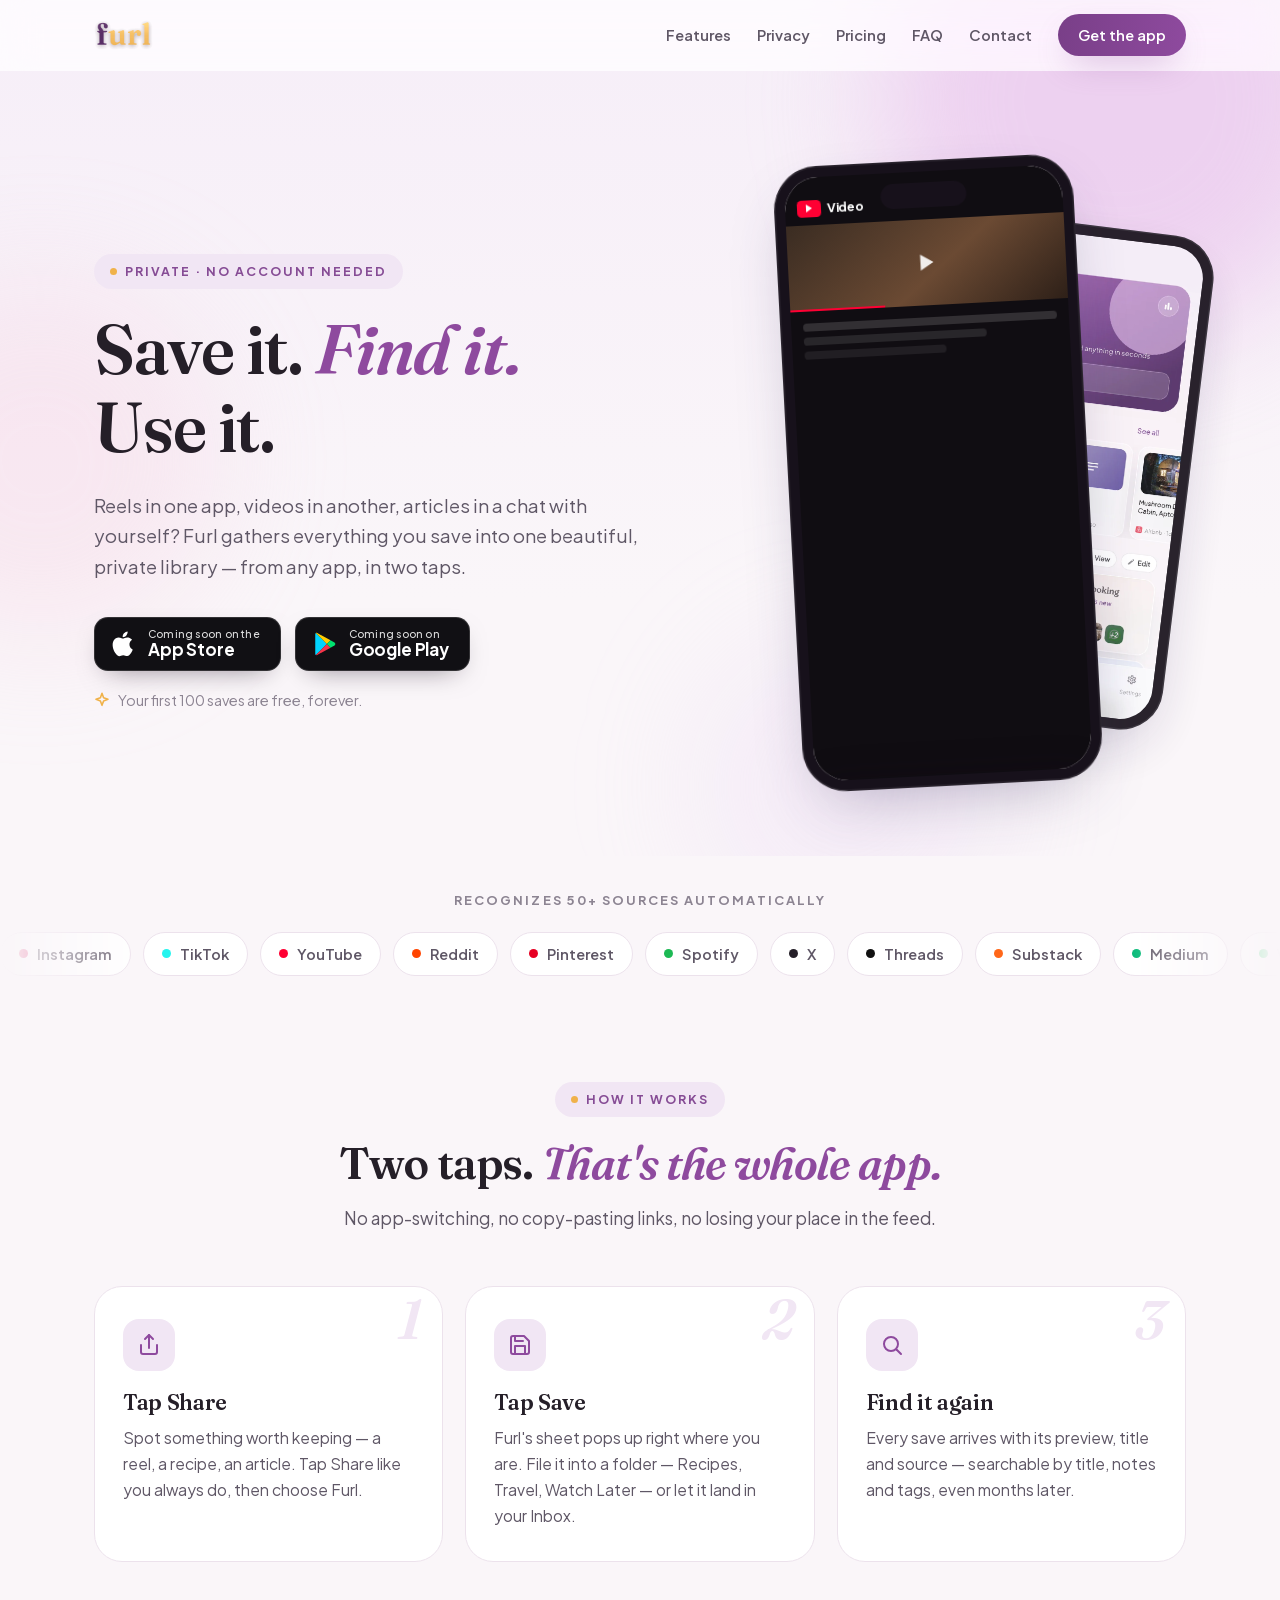
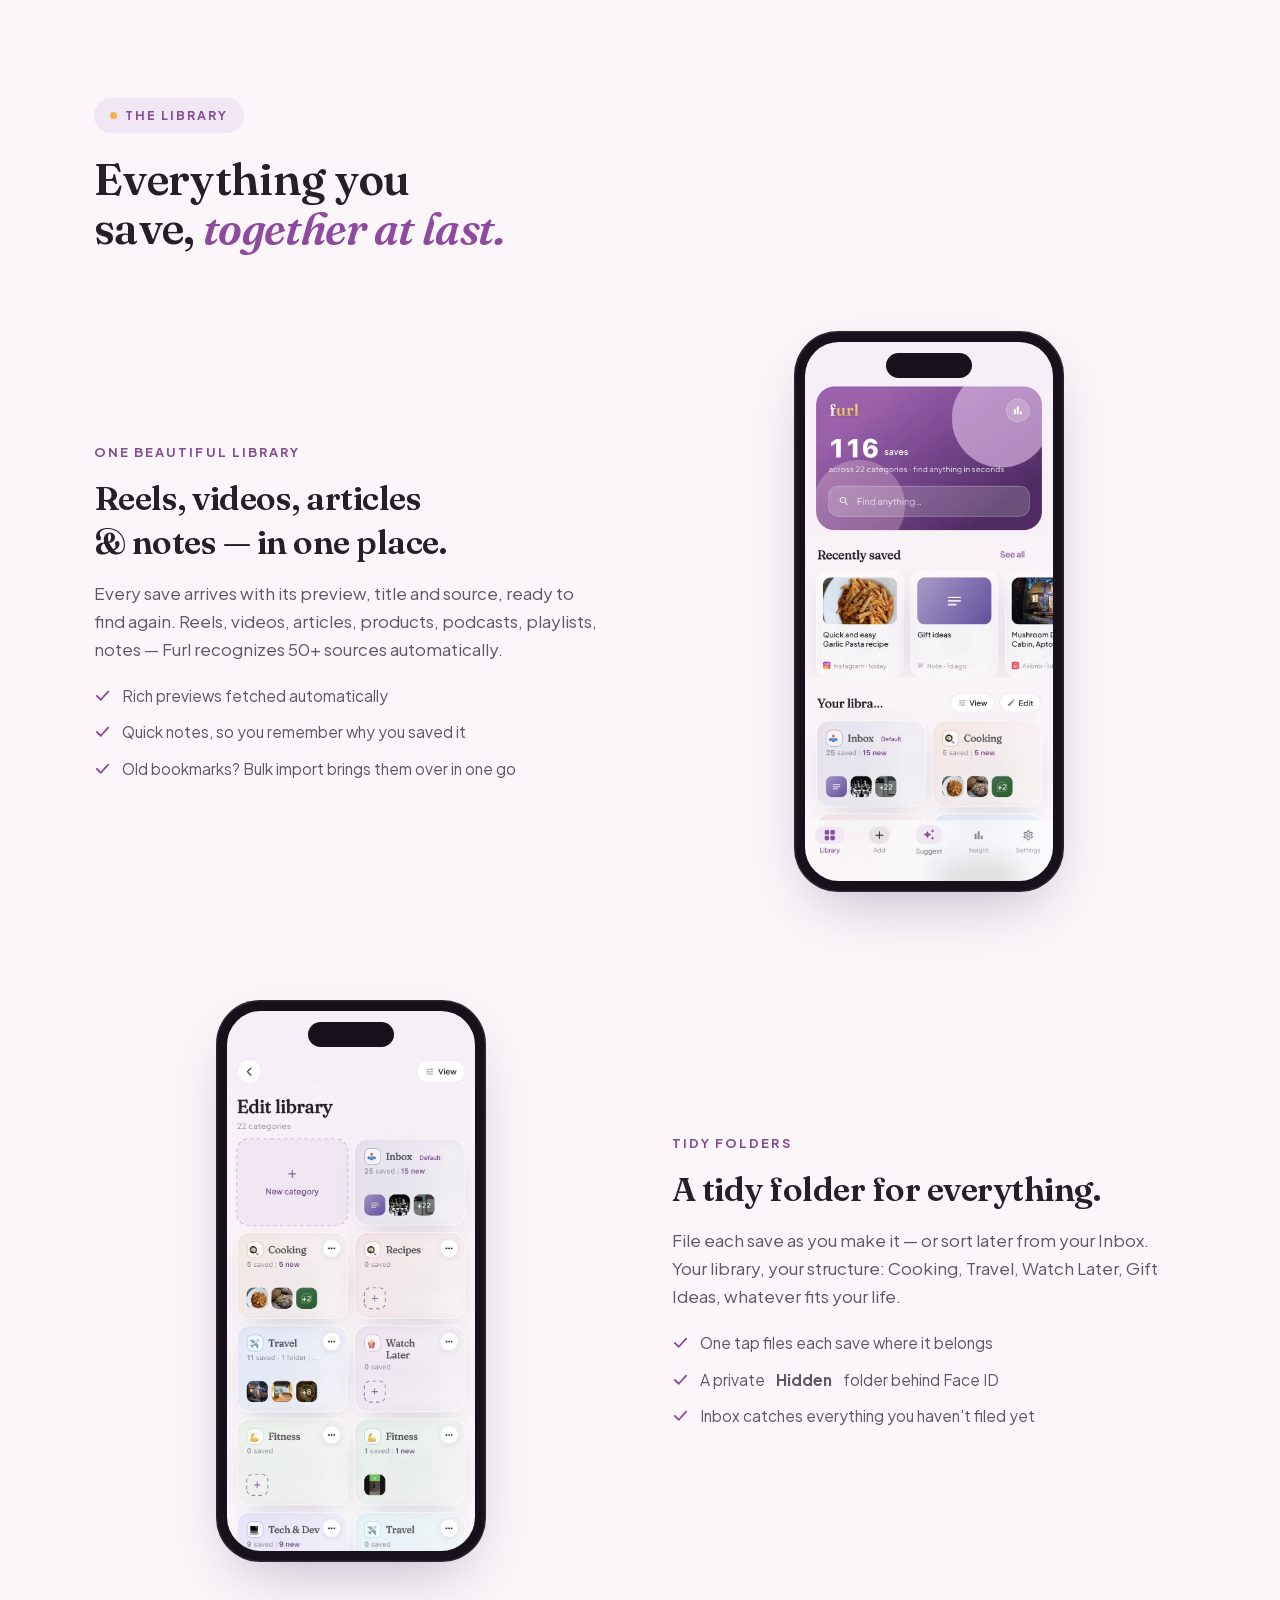
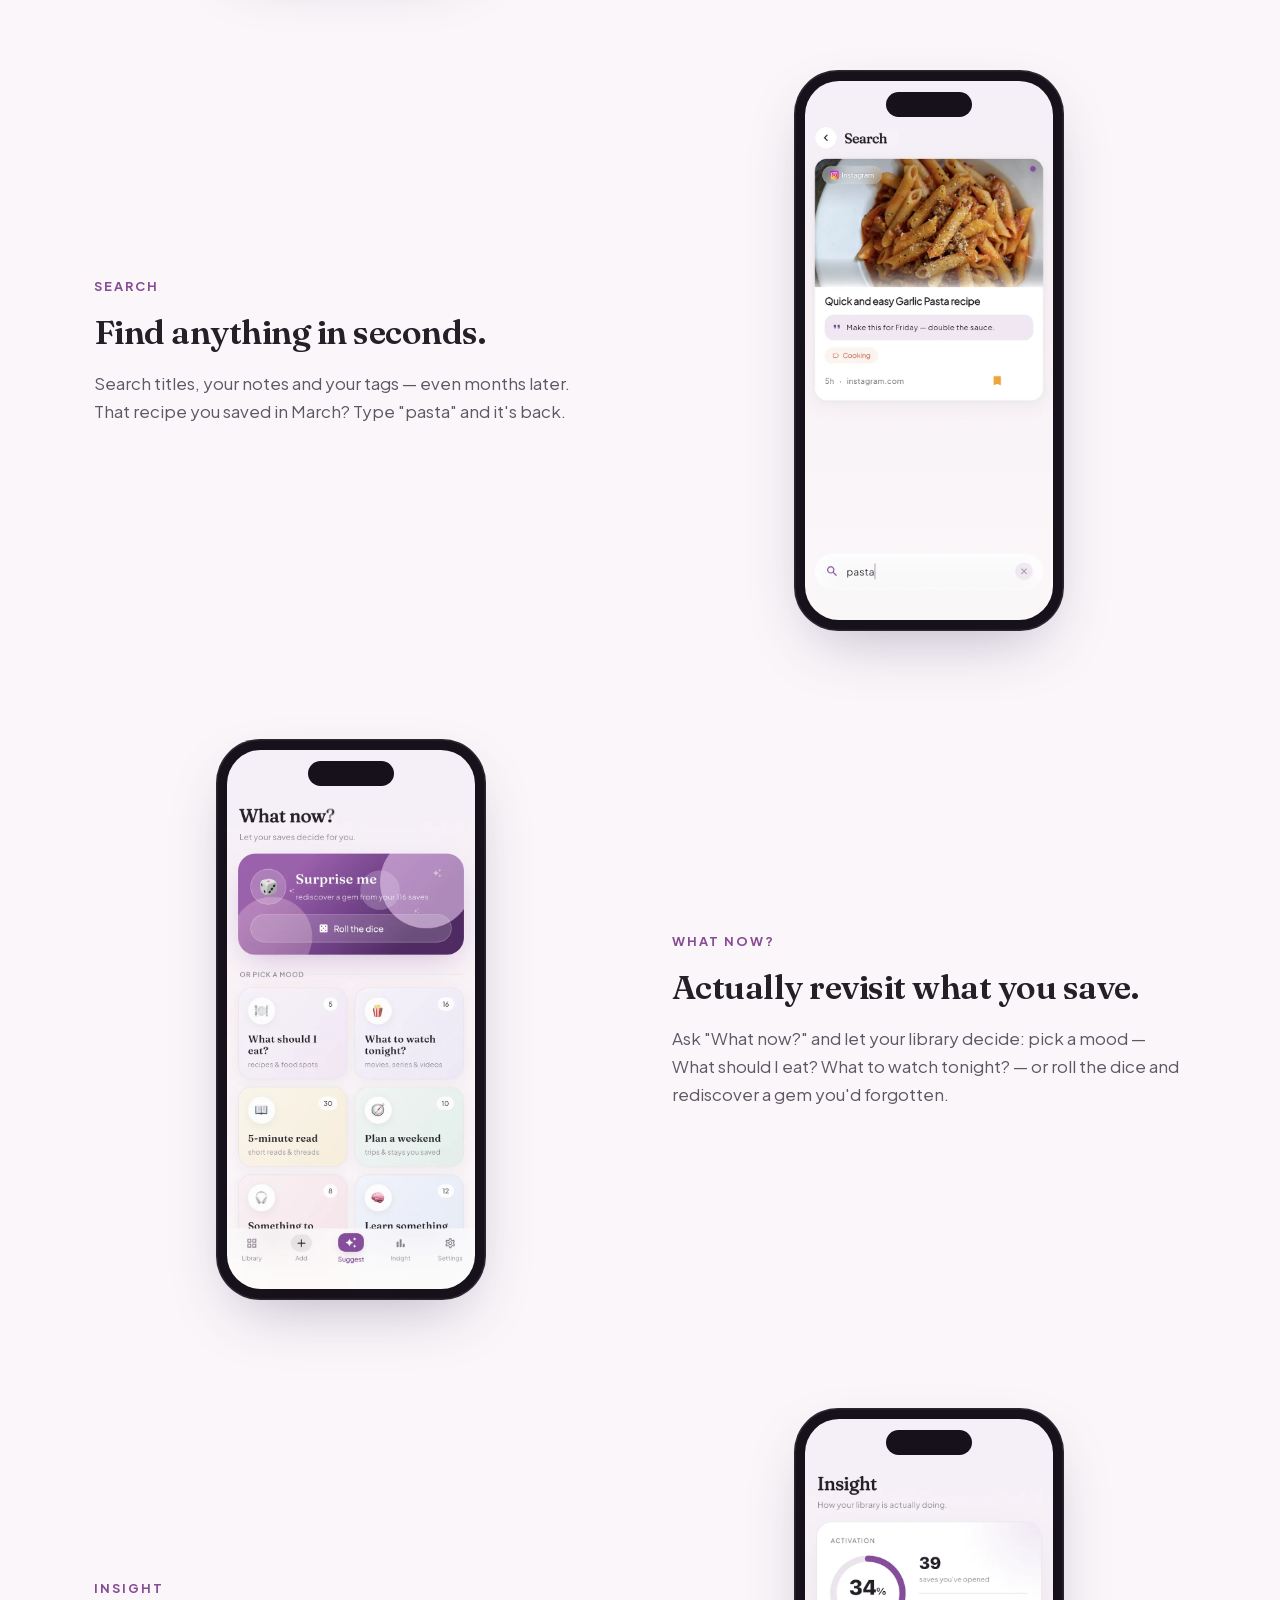
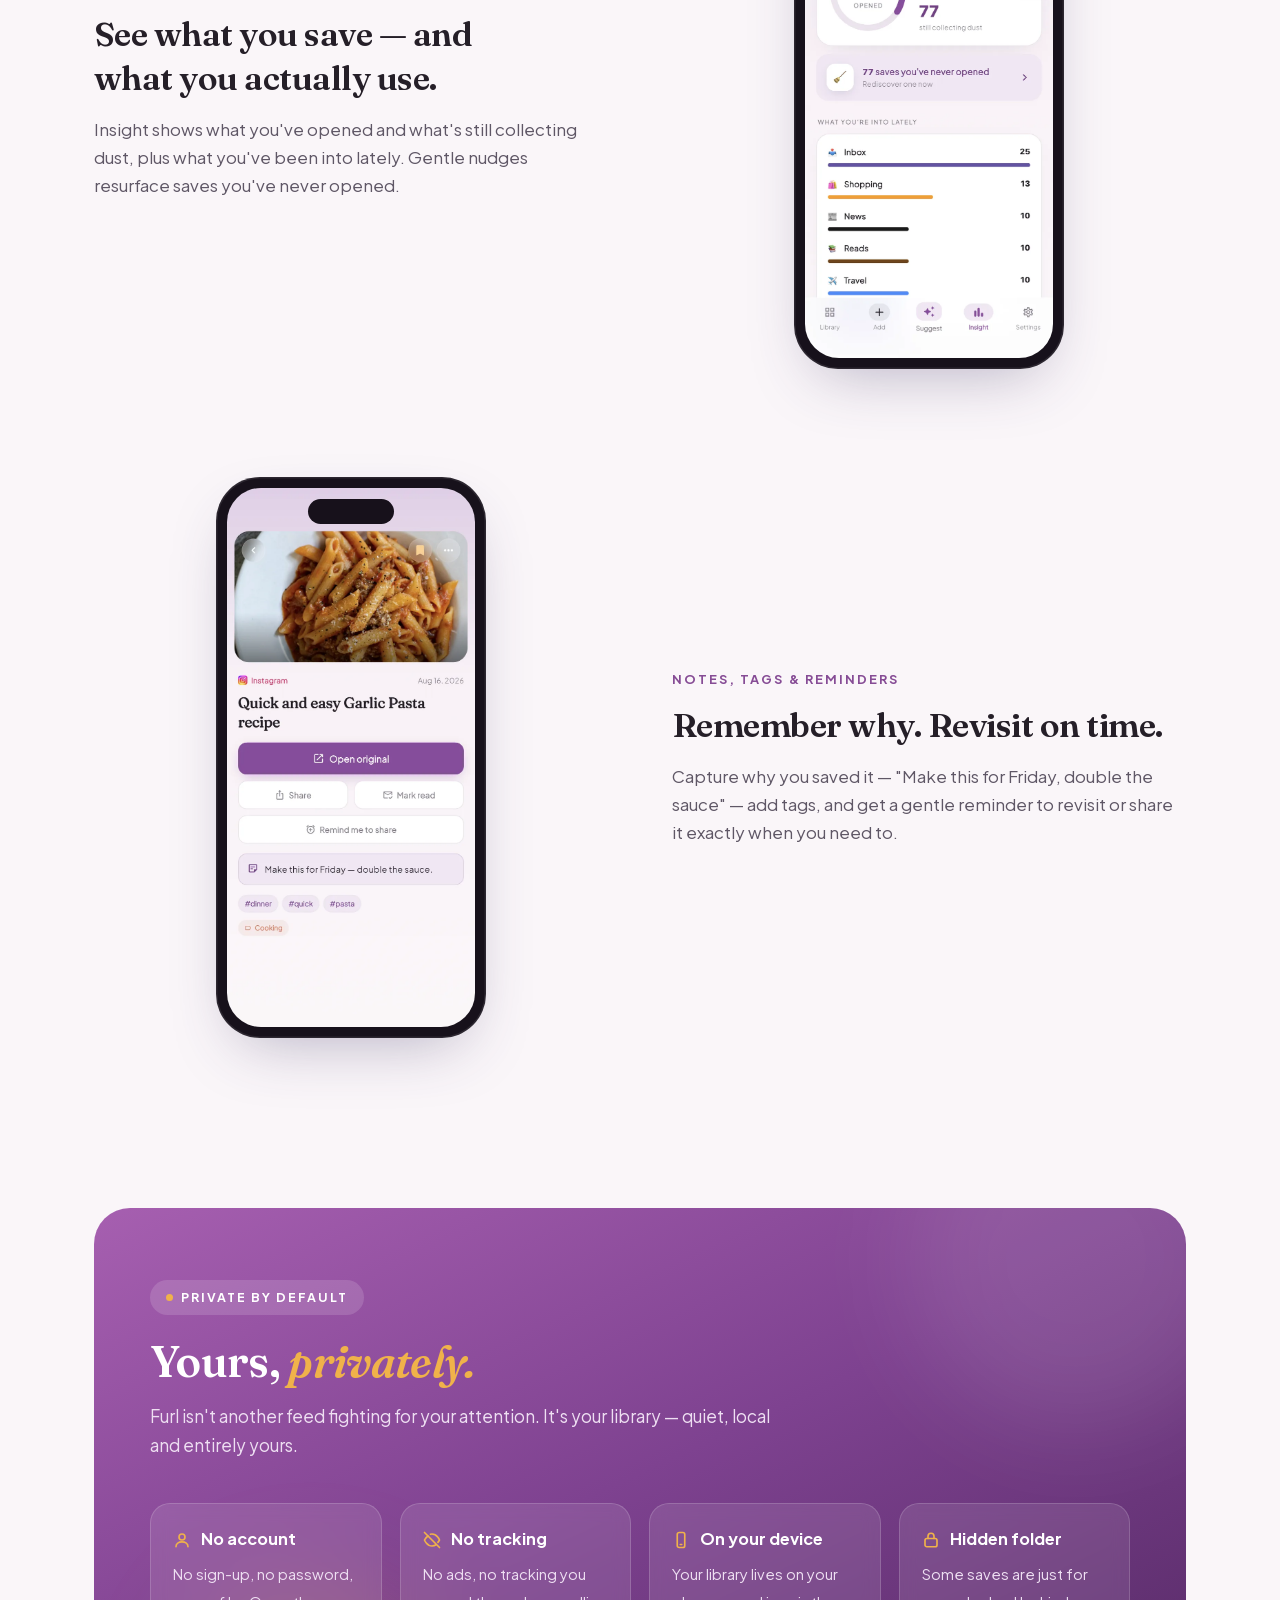
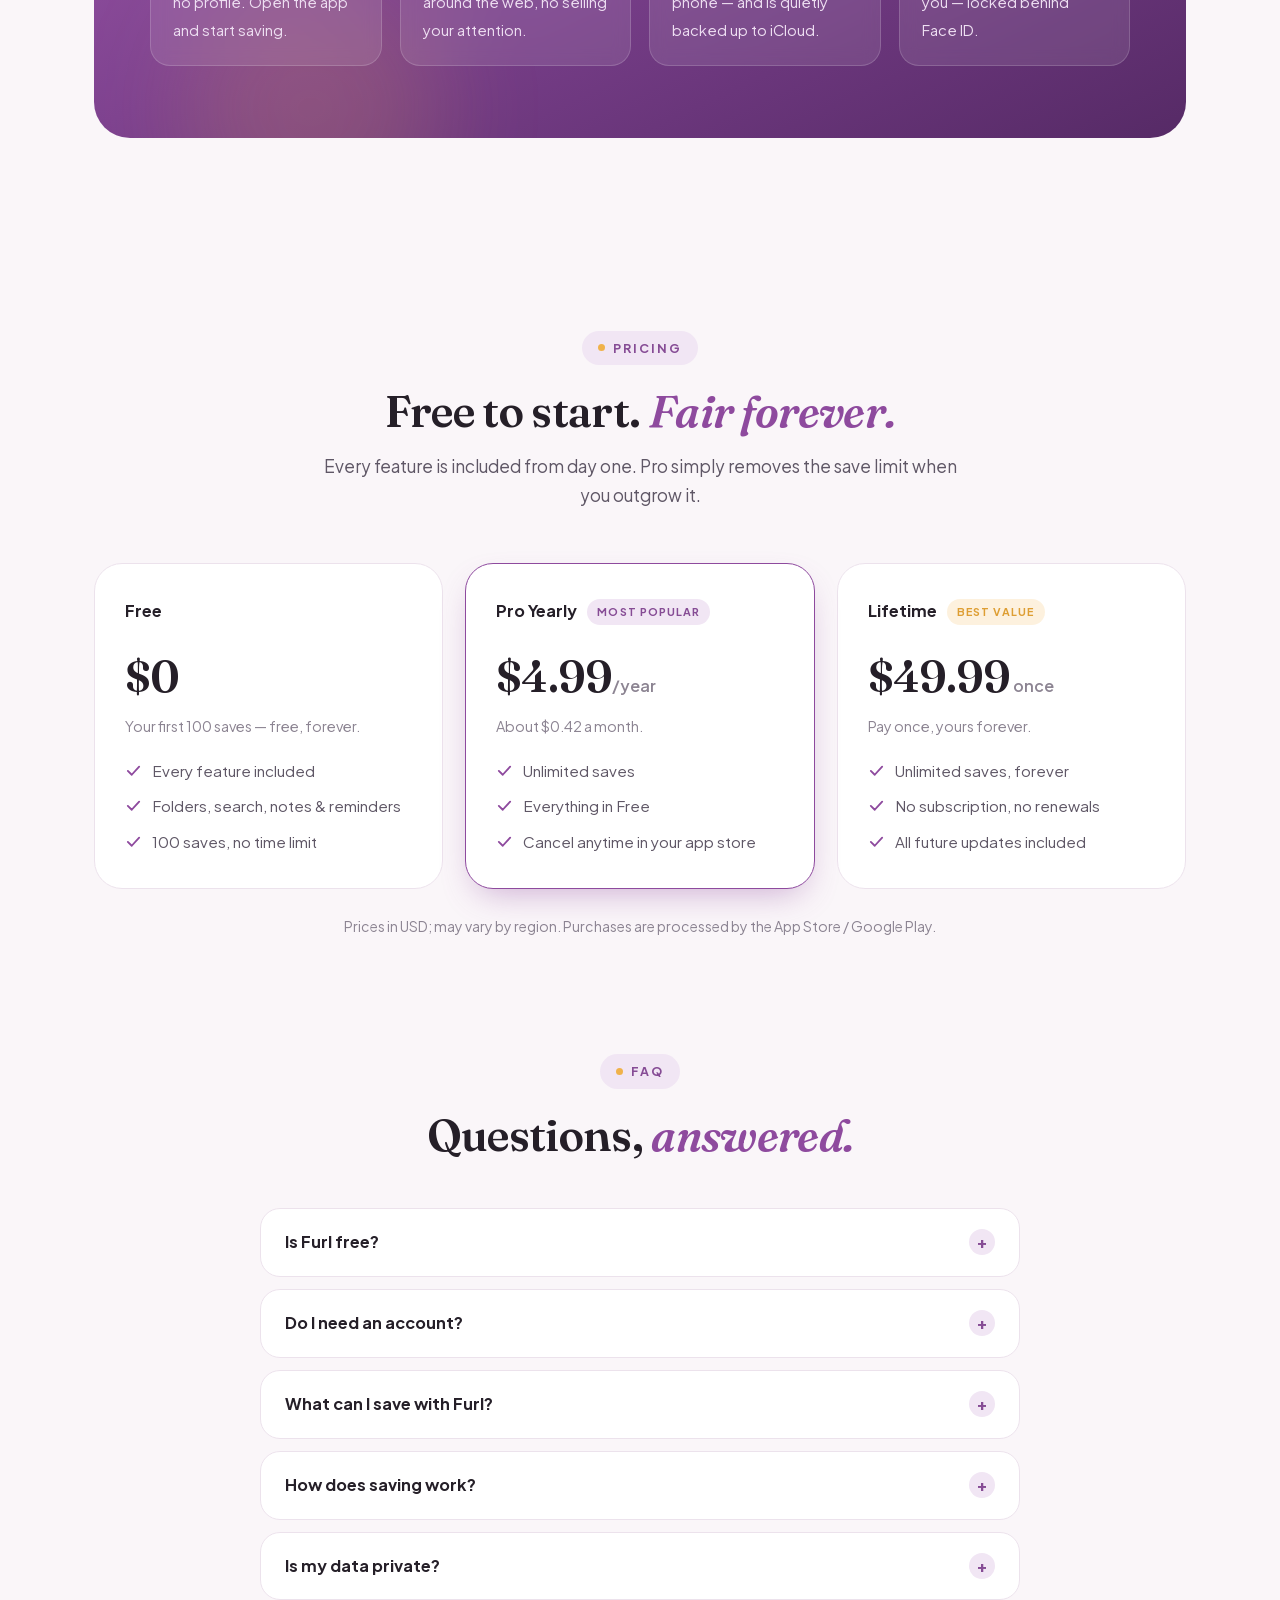
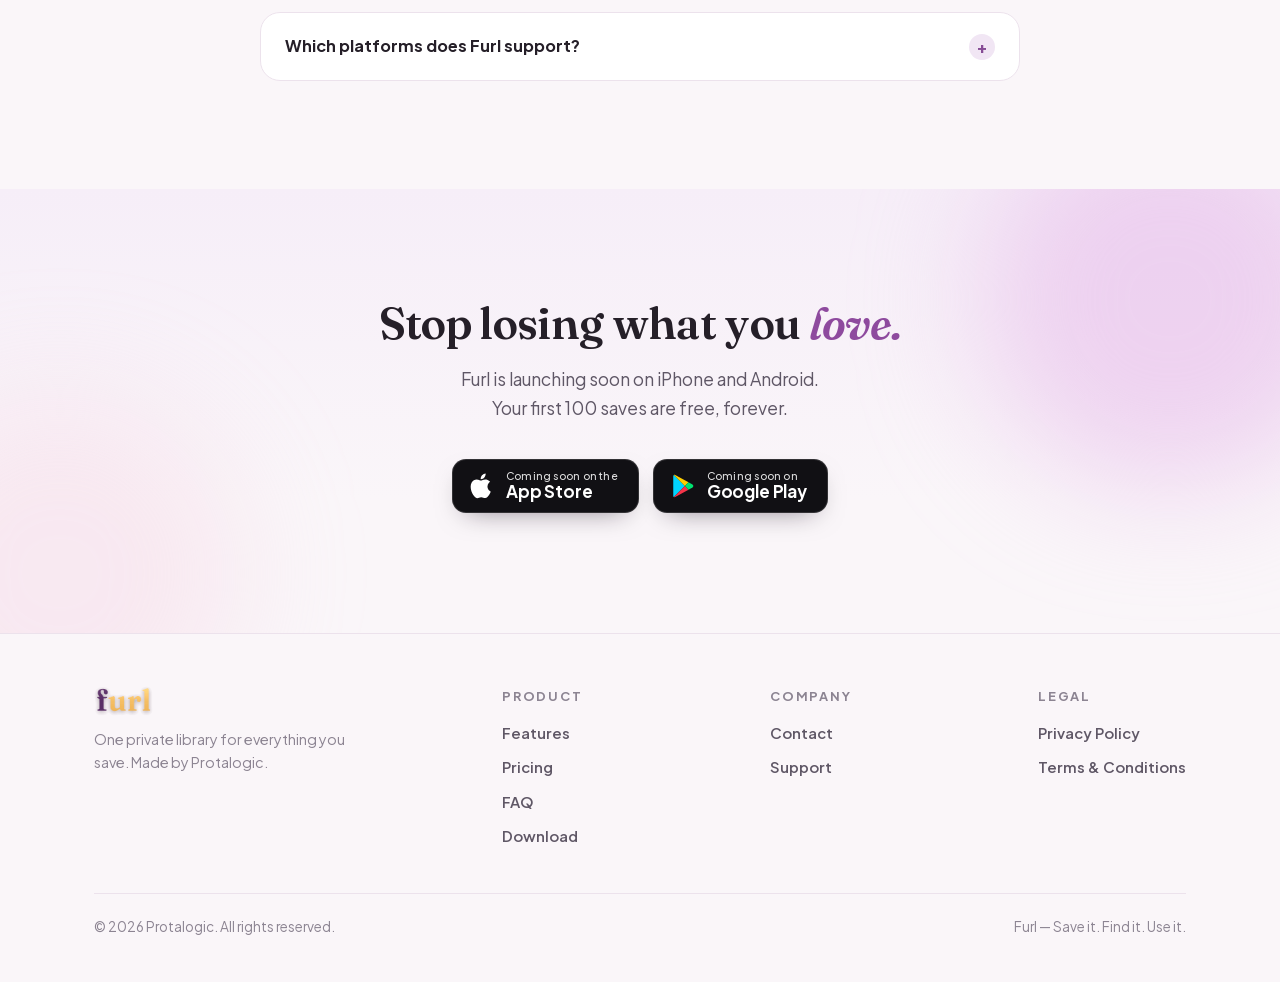
==== index.html @ 21e51ff3 "initial commit" ====
<!doctype html>
<html lang="en">
<head>
<meta charset="utf-8">
<meta name="viewport" content="width=device-width, initial-scale=1">
<title>Furl — Save it. Find it. Use it. | One private library for everything you save</title>
<meta name="description" content="Furl saves reels, videos, articles & recipes from any app in two taps — no account needed. One beautiful, private library on your phone. Your first 100 saves are free, forever.">
<link rel="canonical" href="https://getfurl.web.app/">
<meta name="theme-color" content="#7E4290">
<meta name="apple-mobile-web-app-title" content="Furl">
<meta name="application-name" content="Furl">

<!-- Open Graph -->
<meta property="og:type" content="website">
<meta property="og:site_name" content="Furl">
<meta property="og:title" content="Furl — Save it. Find it. Use it.">
<meta property="og:description" content="Save reels, videos, articles & recipes from any app in two taps — no account needed. One private library on your phone. First 100 saves free, forever.">
<meta property="og:url" content="https://getfurl.web.app/">
<meta property="og:image" content="https://getfurl.web.app/assets/img/og-image.jpg">
<meta property="og:image:width" content="1200">
<meta property="og:image:height" content="630">
<meta property="og:image:alt" content="Furl — one private library for everything you save">

<!-- Twitter -->
<meta name="twitter:card" content="summary_large_image">
<meta name="twitter:title" content="Furl — Save it. Find it. Use it.">
<meta name="twitter:description" content="Save reels, videos, articles & recipes from any app in two taps — no account, no feed, no tracking. First 100 saves free, forever.">
<meta name="twitter:image" content="https://getfurl.web.app/assets/img/og-image.jpg">

<link rel="icon" href="/favicon.ico" sizes="48x48">
<link rel="icon" href="/favicon-32.png" type="image/png" sizes="32x32">
<link rel="apple-touch-icon" href="/apple-touch-icon.png">
<link rel="manifest" href="/site.webmanifest">

<link rel="preload" href="/assets/fonts/Fraunces.woff2" as="font" type="font/woff2" crossorigin>
<link rel="preload" href="/assets/fonts/PlusJakartaSans.woff2" as="font" type="font/woff2" crossorigin>
<script>document.documentElement.classList.add('js')</script>
<link rel="stylesheet" href="/assets/css/site.css">

<script type="application/ld+json">
{
  "@context": "https://schema.org",
  "@graph": [
    {
      "@type": "Organization",
      "@id": "https://getfurl.web.app/#org",
      "name": "Protalogic",
      "url": "https://getfurl.web.app/",
      "logo": "https://getfurl.web.app/assets/img/icon-512.png",
      "email": "protalogic@gmail.com"
    },
    {
      "@type": "WebSite",
      "@id": "https://getfurl.web.app/#website",
      "url": "https://getfurl.web.app/",
      "name": "Furl",
      "publisher": { "@id": "https://getfurl.web.app/#org" }
    },
    {
      "@type": "MobileApplication",
      "@id": "https://getfurl.web.app/#app",
      "name": "Furl",
      "alternateName": "Furl — Save it. Find it. Use it.",
      "description": "Furl saves reels, videos, articles and recipes from any app into one beautiful, private library on your phone. No account, no feed, no tracking. First 100 saves free, forever.",
      "operatingSystem": "iOS, Android",
      "applicationCategory": "ProductivityApplication",
      "image": "https://getfurl.web.app/assets/img/og-image.jpg",
      "author": { "@id": "https://getfurl.web.app/#org" },
      "offers": {
        "@type": "Offer",
        "price": "0",
        "priceCurrency": "USD",
        "description": "Free — your first 100 saves are free, forever. Furl Pro unlocks unlimited saves via a yearly subscription or one-time lifetime purchase."
      }
    },
    {
      "@type": "FAQPage",
      "@id": "https://getfurl.web.app/#faq",
      "mainEntity": [
        {
          "@type": "Question",
          "name": "Is Furl free?",
          "acceptedAnswer": { "@type": "Answer", "text": "Yes — your first 100 saves are free, forever. Furl Pro unlocks unlimited saves with a small yearly subscription or a one-time lifetime purchase." }
        },
        {
          "@type": "Question",
          "name": "Do I need an account to use Furl?",
          "acceptedAnswer": { "@type": "Answer", "text": "No. Furl has no accounts and no sign-in. Your library lives on your device and is quietly backed up — to iCloud on iPhone and via Android's automatic backup on Android." }
        },
        {
          "@type": "Question",
          "name": "What can I save with Furl?",
          "acceptedAnswer": { "@type": "Answer", "text": "Anything you can share: reels, videos, articles, products, podcasts, playlists and notes. Furl recognizes 50+ sources automatically — Instagram, TikTok, YouTube, Reddit, Pinterest, Spotify, X and many more — and files each save with its preview, title and source." }
        },
        {
          "@type": "Question",
          "name": "How does saving work?",
          "acceptedAnswer": { "@type": "Answer", "text": "Tap Share in any app, then tap Save. Furl's share sheet appears right where you are — no app-switching, no losing your place in the feed. Pick a folder as you save, or let it land in your Inbox and sort later." }
        },
        {
          "@type": "Question",
          "name": "Is my data private?",
          "acceptedAnswer": { "@type": "Answer", "text": "Yes. Furl is private by default: no account, no feed, and no tracking you around the web. What you save is stored on your device, and a private Hidden folder behind Face ID keeps some saves just for you." }
        },
        {
          "@type": "Question",
          "name": "Which platforms does Furl support?",
          "acceptedAnswer": { "@type": "Answer", "text": "Furl is built for iPhone, iPad and Android phones and tablets. It is launching soon on the App Store and Google Play." }
        }
      ]
    }
  ]
}
</script>
</head>
<body>

<header class="nav">
  <div class="nav-in">
    <a class="nav-logo" href="/" aria-label="Furl home">
      <picture><source srcset="/assets/img/wordmark.webp" media="(prefers-color-scheme: dark)"><img src="/assets/img/wordmark-light.webp" alt="Furl" width="59" height="30"></picture>
    </a>
    <nav class="nav-links" aria-label="Main">
      <a href="/#features">Features</a>
      <a href="/#privacy">Privacy</a>
      <a href="/#pricing">Pricing</a>
      <a href="/#faq">FAQ</a>
      <a href="/contact">Contact</a>
      <a class="nav-cta" href="/#download">Get the app</a>
    </nav>
  </div>
</header>

<main>

<!-- ============================== HERO ============================== -->
<section class="hero">
  <div class="hero-bg" aria-hidden="true">
    <div class="blob blob-a"></div>
    <div class="blob blob-b"></div>
    <div class="blob blob-c"></div>
  </div>
  <div class="wrap hero-grid">
    <div>
      <span class="eyebrow rv"><span class="dot"></span> Private · No account needed</span>
      <h1 class="rv rv-d1">Save it. <span class="serif-i accent-word">Find it.</span><br>Use it.</h1>
      <p class="hero-sub rv rv-d2">Reels in one app, videos in another, articles in a chat with yourself? Furl gathers everything you save into one beautiful, private library — from any app, in two taps.</p>
      <div class="store-badges rv rv-d3" id="download">
        <a class="badge" href="https://apps.apple.com/" target="_blank" rel="noopener" aria-label="Download on the App Store (coming soon)">
          <svg viewBox="0 0 24 24" fill="currentColor" aria-hidden="true"><path d="M17.05 12.54c-.03-2.89 2.36-4.28 2.47-4.35-1.35-1.97-3.44-2.24-4.18-2.27-1.78-.18-3.47 1.05-4.37 1.05-.9 0-2.29-1.02-3.77-1-1.94.03-3.72 1.13-4.72 2.86-2.01 3.49-.51 8.66 1.45 11.49.96 1.39 2.1 2.94 3.6 2.89 1.44-.06 1.99-.93 3.73-.93s2.23.93 3.76.9c1.55-.03 2.53-1.41 3.48-2.8 1.09-1.61 1.54-3.17 1.57-3.25-.03-.02-3-1.15-3.02-4.59zM14.17 4.04c.79-.96 1.33-2.29 1.18-3.62-1.14.05-2.53.76-3.35 1.72-.73.85-1.38 2.21-1.21 3.51 1.28.1 2.58-.65 3.38-1.61z"/></svg>
          <span class="b-txt"><span class="b-top">Coming soon on the</span><span class="b-bot">App Store</span></span>
        </a>
        <a class="badge" href="https://play.google.com/store/apps" target="_blank" rel="noopener" aria-label="Get it on Google Play (coming soon)">
          <svg viewBox="0 0 24 24" aria-hidden="true"><path fill="#01D3FE" d="M3.6 1.8 13.7 12 3.6 22.2c-.36-.2-.6-.59-.6-1.08V2.88c0-.49.24-.88.6-1.08z"/><path fill="#FFCE00" d="m17.1 8.6 -3.4 3.4 -10.1-10.2c.16-.09.35-.14.55-.14.22 0 .45.06.67.19l12.28 6.75z"/><path fill="#F63449" d="M17.1 15.4 4.82 22.15c-.22.13-.45.19-.67.19-.2 0-.39-.05-.55-.14l10.1-10.2 3.4 3.4z"/><path fill="#00E370" d="m20.75 13.39 -3.65 2.01-3.4-3.4 3.4-3.4 3.65 2.01c1.03.57 1.03 2.21 0 2.78z"/></svg>
          <span class="b-txt"><span class="b-top">Coming soon on</span><span class="b-bot">Google Play</span></span>
        </a>
      </div>
      <p class="hero-note rv rv-d4">
        <svg width="16" height="16" viewBox="0 0 24 24" fill="none" stroke="#F0B24A" stroke-width="2.4" stroke-linecap="round" stroke-linejoin="round" aria-hidden="true"><path d="M12 2l2.4 6.6L21 11l-6.6 2.4L12 20l-2.4-6.6L3 11l6.6-2.4z"/></svg>
        Your first 100 saves are free, forever.
      </p>
    </div>

    <div class="stage rv rv-d2">
      <!-- back phone: home screenshot -->
      <div class="phone phone-back" aria-hidden="true">
        <div class="phone-screen">
          <img src="/assets/img/shot-home.webp" alt="" loading="eager" width="720" height="1565">
        </div>
      </div>
      <!-- front phone: animated share sheet -->
      <div class="phone phone-front" role="img" aria-label="Furl's share sheet saving a video into the Recipes folder">
        <div class="phone-notch" aria-hidden="true"></div>
        <div class="phone-screen">
          <div class="ss" aria-hidden="true">
            <div class="ss-app">
              <div class="ss-appbar"><span class="ss-yt"><i></i></span><b>Video</b></div>
              <div class="ss-video"><span class="play"></span><span class="pbar"></span></div>
              <div class="ss-lines"><i></i><i></i><i></i></div>
            </div>
            <div class="ss-scrim"></div>
            <div class="ss-sheet">
              <div class="ss-grab"></div>
              <div class="ss-title">Save to Furl</div>
              <div class="ss-url">
                <span class="ic"><span class="ss-yt"><i></i></span></span>
                <span><span class="host">youtu.be</span><br><span class="path">/one-pan-noodles</span></span>
              </div>
              <div class="ss-cat"><span class="lab">CATEGORY</span><span class="sel">Recipes</span></div>
              <div class="ss-chips">
                <span class="ss-chip">Inbox</span>
                <span class="ss-chip will-select">Recipes</span>
                <span class="ss-chip">Watch Later</span>
                <span class="ss-chip">Travel</span>
                <span class="ss-chip">🔒 Hidden</span>
              </div>
              <div class="ss-save">Save</div>
            </div>
            <div class="ss-toast">
              <span class="chk"><svg viewBox="0 0 24 24" fill="none" stroke="#fff" stroke-width="3.4" stroke-linecap="round" stroke-linejoin="round"><path d="M4 12.5 9.5 18 20 6.5"/></svg></span>
              Saved to Recipes
            </div>
          </div>
        </div>
      </div>
    </div>
  </div>
</section>

<!-- ============================== SOURCES MARQUEE ============================== -->
<section class="marquee-band" aria-label="Sources Furl recognizes">
  <p class="marquee-label rv">Recognizes 50+ sources automatically</p>
  <div class="marquee rv">
    <div class="marquee-track">
      <!-- track duplicated for seamless loop -->
      <span class="src-chip"><span class="sdot" style="background:#E1306C"></span>Instagram</span>
      <span class="src-chip"><span class="sdot" style="background:#25F4EE"></span>TikTok</span>
      <span class="src-chip"><span class="sdot" style="background:#FF0033"></span>YouTube</span>
      <span class="src-chip"><span class="sdot" style="background:#FF4500"></span>Reddit</span>
      <span class="src-chip"><span class="sdot" style="background:#E60023"></span>Pinterest</span>
      <span class="src-chip"><span class="sdot" style="background:#1DB954"></span>Spotify</span>
      <span class="src-chip"><span class="sdot" style="background:#251F28"></span>X</span>
      <span class="src-chip"><span class="sdot" style="background:#101010"></span>Threads</span>
      <span class="src-chip"><span class="sdot" style="background:#FF6719"></span>Substack</span>
      <span class="src-chip"><span class="sdot" style="background:#02B875"></span>Medium</span>
      <span class="src-chip"><span class="sdot" style="background:#25D366"></span>WhatsApp</span>
      <span class="src-chip"><span class="sdot" style="background:#229ED9"></span>Telegram</span>
      <span class="src-chip"><span class="sdot" style="background:#0A66C2"></span>LinkedIn</span>
      <span class="src-chip"><span class="sdot" style="background:#FFFC00;box-shadow:inset 0 0 0 1px #d8d5a2"></span>Snapchat</span>
      <span class="src-chip"><span class="sdot" style="background:#1877F2"></span>Facebook</span>
      <span class="src-chip"><span class="sdot" style="background:#8E4A9E"></span>+ any link</span>
      <span class="src-chip" aria-hidden="true"><span class="sdot" style="background:#E1306C"></span>Instagram</span>
      <span class="src-chip" aria-hidden="true"><span class="sdot" style="background:#25F4EE"></span>TikTok</span>
      <span class="src-chip" aria-hidden="true"><span class="sdot" style="background:#FF0033"></span>YouTube</span>
      <span class="src-chip" aria-hidden="true"><span class="sdot" style="background:#FF4500"></span>Reddit</span>
      <span class="src-chip" aria-hidden="true"><span class="sdot" style="background:#E60023"></span>Pinterest</span>
      <span class="src-chip" aria-hidden="true"><span class="sdot" style="background:#1DB954"></span>Spotify</span>
      <span class="src-chip" aria-hidden="true"><span class="sdot" style="background:#251F28"></span>X</span>
      <span class="src-chip" aria-hidden="true"><span class="sdot" style="background:#101010"></span>Threads</span>
      <span class="src-chip" aria-hidden="true"><span class="sdot" style="background:#FF6719"></span>Substack</span>
      <span class="src-chip" aria-hidden="true"><span class="sdot" style="background:#02B875"></span>Medium</span>
      <span class="src-chip" aria-hidden="true"><span class="sdot" style="background:#25D366"></span>WhatsApp</span>
      <span class="src-chip" aria-hidden="true"><span class="sdot" style="background:#229ED9"></span>Telegram</span>
      <span class="src-chip" aria-hidden="true"><span class="sdot" style="background:#0A66C2"></span>LinkedIn</span>
      <span class="src-chip" aria-hidden="true"><span class="sdot" style="background:#FFFC00;box-shadow:inset 0 0 0 1px #d8d5a2"></span>Snapchat</span>
      <span class="src-chip" aria-hidden="true"><span class="sdot" style="background:#1877F2"></span>Facebook</span>
      <span class="src-chip" aria-hidden="true"><span class="sdot" style="background:#8E4A9E"></span>+ any link</span>
    </div>
  </div>
</section>

<!-- ============================== HOW IT WORKS ============================== -->
<section class="section" id="how">
  <div class="wrap">
    <div class="section-head center rv">
      <span class="eyebrow"><span class="dot"></span> How it works</span>
      <h2>Two taps. <span class="serif-i accent-word">That's the whole app.</span></h2>
      <p>No app-switching, no copy-pasting links, no losing your place in the feed.</p>
    </div>
    <div class="steps">
      <article class="step rv">
        <span class="step-num" aria-hidden="true">1</span>
        <span class="step-ico" aria-hidden="true">
          <svg width="24" height="24" viewBox="0 0 24 24" fill="none" stroke="#8E4A9E" stroke-width="2" stroke-linecap="round" stroke-linejoin="round"><path d="M4 12v7a2 2 0 0 0 2 2h12a2 2 0 0 0 2-2v-7"/><path d="M16 6l-4-4-4 4"/><path d="M12 2v13"/></svg>
        </span>
        <h3>Tap Share</h3>
        <p>Spot something worth keeping — a reel, a recipe, an article. Tap Share like you always do, then choose Furl.</p>
      </article>
      <article class="step rv rv-d1">
        <span class="step-num" aria-hidden="true">2</span>
        <span class="step-ico" aria-hidden="true">
          <svg width="24" height="24" viewBox="0 0 24 24" fill="none" stroke="#8E4A9E" stroke-width="2" stroke-linecap="round" stroke-linejoin="round"><path d="M19 21H5a2 2 0 0 1-2-2V5a2 2 0 0 1 2-2h11l5 5v11a2 2 0 0 1-2 2z"/><path d="M17 21v-8H7v8"/><path d="M7 3v5h8"/></svg>
        </span>
        <h3>Tap Save</h3>
        <p>Furl's sheet pops up right where you are. File it into a folder — Recipes, Travel, Watch Later — or let it land in your Inbox.</p>
      </article>
      <article class="step rv rv-d2">
        <span class="step-num" aria-hidden="true">3</span>
        <span class="step-ico" aria-hidden="true">
          <svg width="24" height="24" viewBox="0 0 24 24" fill="none" stroke="#8E4A9E" stroke-width="2" stroke-linecap="round" stroke-linejoin="round"><circle cx="11" cy="11" r="7"/><path d="m21 21-4.3-4.3"/></svg>
        </span>
        <h3>Find it again</h3>
        <p>Every save arrives with its preview, title and source — searchable by title, notes and tags, even months later.</p>
      </article>
    </div>
  </div>
</section>

<!-- ============================== FEATURES ============================== -->
<section class="section" id="features" style="padding-top:40px">
  <div class="wrap">
    <div class="section-head rv">
      <span class="eyebrow"><span class="dot"></span> The library</span>
      <h2>Everything you save, <span class="serif-i accent-word">together at last.</span></h2>
    </div>

    <div class="feature-row">
      <div class="f-copy rv">
        <span class="f-kicker">One beautiful library</span>
        <h3>Reels, videos, articles &amp; notes — in one place.</h3>
        <p>Every save arrives with its preview, title and source, ready to find again. Reels, videos, articles, products, podcasts, playlists, notes — Furl recognizes 50+ sources automatically.</p>
        <ul class="f-points">
          <li><svg width="17" height="17" viewBox="0 0 24 24" fill="none" stroke="#8E4A9E" stroke-width="2.6" stroke-linecap="round" stroke-linejoin="round"><path d="M4 12.5 9.5 18 20 6.5"/></svg>Rich previews fetched automatically</li>
          <li><svg width="17" height="17" viewBox="0 0 24 24" fill="none" stroke="#8E4A9E" stroke-width="2.6" stroke-linecap="round" stroke-linejoin="round"><path d="M4 12.5 9.5 18 20 6.5"/></svg>Quick notes, so you remember why you saved it</li>
          <li><svg width="17" height="17" viewBox="0 0 24 24" fill="none" stroke="#8E4A9E" stroke-width="2.6" stroke-linecap="round" stroke-linejoin="round"><path d="M4 12.5 9.5 18 20 6.5"/></svg>Old bookmarks? Bulk import brings them over in one go</li>
        </ul>
      </div>
      <div class="f-media rv rv-d1">
        <div class="phone"><div class="phone-notch" aria-hidden="true"></div><div class="phone-screen"><img src="/assets/img/shot-home.webp" alt="Furl home screen showing 116 saves, recently saved cards and library folders" loading="lazy" width="720" height="1565"></div></div>
      </div>
    </div>

    <div class="feature-row flip">
      <div class="f-copy rv">
        <span class="f-kicker">Tidy folders</span>
        <h3>A tidy folder for everything.</h3>
        <p>File each save as you make it — or sort later from your Inbox. Your library, your structure: Cooking, Travel, Watch Later, Gift Ideas, whatever fits your life.</p>
        <ul class="f-points">
          <li><svg width="17" height="17" viewBox="0 0 24 24" fill="none" stroke="#8E4A9E" stroke-width="2.6" stroke-linecap="round" stroke-linejoin="round"><path d="M4 12.5 9.5 18 20 6.5"/></svg>One tap files each save where it belongs</li>
          <li><svg width="17" height="17" viewBox="0 0 24 24" fill="none" stroke="#8E4A9E" stroke-width="2.6" stroke-linecap="round" stroke-linejoin="round"><path d="M4 12.5 9.5 18 20 6.5"/></svg>A private <b>Hidden</b> folder behind Face ID</li>
          <li><svg width="17" height="17" viewBox="0 0 24 24" fill="none" stroke="#8E4A9E" stroke-width="2.6" stroke-linecap="round" stroke-linejoin="round"><path d="M4 12.5 9.5 18 20 6.5"/></svg>Inbox catches everything you haven't filed yet</li>
        </ul>
      </div>
      <div class="f-media rv rv-d1">
        <div class="phone"><div class="phone-notch" aria-hidden="true"></div><div class="phone-screen"><img src="/assets/img/shot-folders.webp" alt="Furl folder overview with categories like Cooking, Travel, Watch Later and Fitness" loading="lazy" width="720" height="1565"></div></div>
      </div>
    </div>

    <div class="feature-row">
      <div class="f-copy rv">
        <span class="f-kicker">Search</span>
        <h3>Find anything in seconds.</h3>
        <p>Search titles, your notes and your tags — even months later. That recipe you saved in March? Type "pasta" and it's back.</p>
      </div>
      <div class="f-media rv rv-d1">
        <div class="phone"><div class="phone-notch" aria-hidden="true"></div><div class="phone-screen"><img src="/assets/img/shot-search.webp" alt="Furl search results for 'pasta' showing a saved garlic pasta recipe" loading="lazy" width="720" height="1565"></div></div>
      </div>
    </div>

    <div class="feature-row flip">
      <div class="f-copy rv">
        <span class="f-kicker">What now?</span>
        <h3>Actually revisit what you save.</h3>
        <p>Ask "What now?" and let your library decide: pick a mood — What should I eat? What to watch tonight? — or roll the dice and rediscover a gem you'd forgotten.</p>
      </div>
      <div class="f-media rv rv-d1">
        <div class="phone"><div class="phone-notch" aria-hidden="true"></div><div class="phone-screen"><img src="/assets/img/shot-whatnow.webp" alt="Furl's What now screen with Surprise me dice roll and mood cards" loading="lazy" width="720" height="1565"></div></div>
      </div>
    </div>

    <div class="feature-row">
      <div class="f-copy rv">
        <span class="f-kicker">Insight</span>
        <h3>See what you save — and what you actually use.</h3>
        <p>Insight shows what you've opened and what's still collecting dust, plus what you've been into lately. Gentle nudges resurface saves you've never opened.</p>
      </div>
      <div class="f-media rv rv-d1">
        <div class="phone"><div class="phone-notch" aria-hidden="true"></div><div class="phone-screen"><img src="/assets/img/shot-insight.webp" alt="Furl Insight screen showing activation stats and top categories" loading="lazy" width="720" height="1565"></div></div>
      </div>
    </div>

    <div class="feature-row flip">
      <div class="f-copy rv">
        <span class="f-kicker">Notes, tags &amp; reminders</span>
        <h3>Remember why. Revisit on time.</h3>
        <p>Capture why you saved it — "Make this for Friday, double the sauce" — add tags, and get a gentle reminder to revisit or share it exactly when you need to.</p>
      </div>
      <div class="f-media rv rv-d1">
        <div class="phone"><div class="phone-notch" aria-hidden="true"></div><div class="phone-screen"><img src="/assets/img/shot-detail.webp" alt="Furl save detail with note, tags and remind-me actions" loading="lazy" width="720" height="1565"></div></div>
      </div>
    </div>
  </div>
</section>

<!-- ============================== PRIVACY ============================== -->
<section class="section" id="privacy" style="padding-top:20px">
  <div class="wrap">
    <div class="privacy-band rv">
      <div class="pb-blob pb-1" aria-hidden="true"></div>
      <div class="pb-blob pb-2" aria-hidden="true"></div>
      <span class="eyebrow" style="background:rgba(255,255,255,.14);color:#fff"><span class="dot"></span> Private by default</span>
      <h2>Yours, <span class="serif-i" style="color:var(--gold)">privately.</span></h2>
      <p class="lede">Furl isn't another feed fighting for your attention. It's your library — quiet, local and entirely yours.</p>
      <div class="pb-grid">
        <div class="pb-item rv">
          <b><svg width="18" height="18" viewBox="0 0 24 24" fill="none" stroke="#F0B24A" stroke-width="2.2" stroke-linecap="round" stroke-linejoin="round"><circle cx="12" cy="8" r="4"/><path d="M4 21c0-4 3.6-6.5 8-6.5S20 17 20 21"/><path d="m2 2 20 20" opacity="0"/></svg>No account</b>
          <span>No sign-up, no password, no profile. Open the app and start saving.</span>
        </div>
        <div class="pb-item rv rv-d1">
          <b><svg width="18" height="18" viewBox="0 0 24 24" fill="none" stroke="#F0B24A" stroke-width="2.2" stroke-linecap="round" stroke-linejoin="round"><path d="M9.9 4.24A9.12 9.12 0 0 1 12 4c7 0 10 8 10 8a18.5 18.5 0 0 1-2.16 3.19M6.61 6.61A13.5 13.5 0 0 0 2 12s3 8 10 8a9.74 9.74 0 0 0 5.39-1.61"/><path d="m2 2 20 20"/></svg>No tracking</b>
          <span>No ads, no tracking you around the web, no selling your attention.</span>
        </div>
        <div class="pb-item rv rv-d2">
          <b><svg width="18" height="18" viewBox="0 0 24 24" fill="none" stroke="#F0B24A" stroke-width="2.2" stroke-linecap="round" stroke-linejoin="round"><rect x="7" y="2" width="10" height="20" rx="2.5"/><path d="M11 18h2"/></svg>On your device</b>
          <span>Your library lives on your phone — and is quietly backed up to iCloud.</span>
        </div>
        <div class="pb-item rv rv-d3">
          <b><svg width="18" height="18" viewBox="0 0 24 24" fill="none" stroke="#F0B24A" stroke-width="2.2" stroke-linecap="round" stroke-linejoin="round"><rect x="4" y="10" width="16" height="11" rx="2.5"/><path d="M8 10V7a4 4 0 0 1 8 0v3"/></svg>Hidden folder</b>
          <span>Some saves are just for you — locked behind Face&nbsp;ID.</span>
        </div>
      </div>
    </div>
  </div>
</section>

<!-- ============================== PRICING ============================== -->
<section class="section" id="pricing">
  <div class="wrap">
    <div class="section-head center rv">
      <span class="eyebrow"><span class="dot"></span> Pricing</span>
      <h2>Free to start. <span class="serif-i accent-word">Fair forever.</span></h2>
      <p>Every feature is included from day one. Pro simply removes the save limit when you outgrow it.</p>
    </div>
    <div class="plans">
      <article class="plan rv">
        <div class="plan-name">Free</div>
        <div class="plan-price">$0</div>
        <div class="plan-sub">Your first 100 saves — free, forever.</div>
        <ul>
          <li><svg width="17" height="17" viewBox="0 0 24 24" fill="none" stroke="#8E4A9E" stroke-width="2.6" stroke-linecap="round" stroke-linejoin="round"><path d="M4 12.5 9.5 18 20 6.5"/></svg>Every feature included</li>
          <li><svg width="17" height="17" viewBox="0 0 24 24" fill="none" stroke="#8E4A9E" stroke-width="2.6" stroke-linecap="round" stroke-linejoin="round"><path d="M4 12.5 9.5 18 20 6.5"/></svg>Folders, search, notes &amp; reminders</li>
          <li><svg width="17" height="17" viewBox="0 0 24 24" fill="none" stroke="#8E4A9E" stroke-width="2.6" stroke-linecap="round" stroke-linejoin="round"><path d="M4 12.5 9.5 18 20 6.5"/></svg>100 saves, no time limit</li>
        </ul>
      </article>
      <article class="plan featured rv rv-d1">
        <div class="plan-name">Pro Yearly <span class="plan-tag">Most popular</span></div>
        <div class="plan-price">$4.99<small>/year</small></div>
        <div class="plan-sub">About $0.42 a month.</div>
        <ul>
          <li><svg width="17" height="17" viewBox="0 0 24 24" fill="none" stroke="#8E4A9E" stroke-width="2.6" stroke-linecap="round" stroke-linejoin="round"><path d="M4 12.5 9.5 18 20 6.5"/></svg>Unlimited saves</li>
          <li><svg width="17" height="17" viewBox="0 0 24 24" fill="none" stroke="#8E4A9E" stroke-width="2.6" stroke-linecap="round" stroke-linejoin="round"><path d="M4 12.5 9.5 18 20 6.5"/></svg>Everything in Free</li>
          <li><svg width="17" height="17" viewBox="0 0 24 24" fill="none" stroke="#8E4A9E" stroke-width="2.6" stroke-linecap="round" stroke-linejoin="round"><path d="M4 12.5 9.5 18 20 6.5"/></svg>Cancel anytime in your app store</li>
        </ul>
      </article>
      <article class="plan rv rv-d2">
        <div class="plan-name">Lifetime <span class="plan-tag gold">Best value</span></div>
        <div class="plan-price">$49.99<small> once</small></div>
        <div class="plan-sub">Pay once, yours forever.</div>
        <ul>
          <li><svg width="17" height="17" viewBox="0 0 24 24" fill="none" stroke="#8E4A9E" stroke-width="2.6" stroke-linecap="round" stroke-linejoin="round"><path d="M4 12.5 9.5 18 20 6.5"/></svg>Unlimited saves, forever</li>
          <li><svg width="17" height="17" viewBox="0 0 24 24" fill="none" stroke="#8E4A9E" stroke-width="2.6" stroke-linecap="round" stroke-linejoin="round"><path d="M4 12.5 9.5 18 20 6.5"/></svg>No subscription, no renewals</li>
          <li><svg width="17" height="17" viewBox="0 0 24 24" fill="none" stroke="#8E4A9E" stroke-width="2.6" stroke-linecap="round" stroke-linejoin="round"><path d="M4 12.5 9.5 18 20 6.5"/></svg>All future updates included</li>
        </ul>
      </article>
    </div>
    <p class="pricing-note rv">Prices in USD; may vary by region. Purchases are processed by the App Store / Google Play.</p>
  </div>
</section>

<!-- ============================== FAQ ============================== -->
<section class="section" id="faq" style="padding-top:20px">
  <div class="wrap">
    <div class="section-head center rv">
      <span class="eyebrow"><span class="dot"></span> FAQ</span>
      <h2>Questions, <span class="serif-i accent-word">answered.</span></h2>
    </div>
    <div class="faq rv">
      <details>
        <summary>Is Furl free? <span class="plus">+</span></summary>
        <p class="a">Yes — your first 100 saves are free, forever. Furl Pro unlocks unlimited saves with a small yearly subscription or a one-time lifetime purchase.</p>
      </details>
      <details>
        <summary>Do I need an account? <span class="plus">+</span></summary>
        <p class="a">No. Furl has no accounts and no sign-in. Your library lives on your device and is quietly backed up — to iCloud on iPhone and via Android's automatic backup on Android.</p>
      </details>
      <details>
        <summary>What can I save with Furl? <span class="plus">+</span></summary>
        <p class="a">Anything you can share: reels, videos, articles, products, podcasts, playlists and notes. Furl recognizes 50+ sources automatically — Instagram, TikTok, YouTube, Reddit, Pinterest, Spotify, X and many more — and files each save with its preview, title and source.</p>
      </details>
      <details>
        <summary>How does saving work? <span class="plus">+</span></summary>
        <p class="a">Tap Share in any app, then tap Save. Furl's share sheet appears right where you are — no app-switching, no losing your place in the feed. Pick a folder as you save, or let it land in your Inbox and sort later.</p>
      </details>
      <details>
        <summary>Is my data private? <span class="plus">+</span></summary>
        <p class="a">Yes. Furl is private by default: no account, no feed, and no tracking you around the web. What you save is stored on your device, and a private Hidden folder behind Face ID keeps some saves just for you. Read the full <a href="/privacy">Privacy Policy</a>.</p>
      </details>
      <details>
        <summary>Which platforms does Furl support? <span class="plus">+</span></summary>
        <p class="a">Furl is built for iPhone, iPad and Android phones and tablets. It's launching soon on the App Store and Google Play — the buttons above will point to the listing the moment it's live.</p>
      </details>
    </div>
  </div>
</section>

<!-- ============================== FINAL CTA ============================== -->
<section class="cta-final" id="get">
  <div class="hero-bg" aria-hidden="true" style="z-index:-1">
    <div class="blob blob-b" style="top:auto;bottom:-120px;left:-120px"></div>
    <div class="blob blob-a" style="width:380px;height:380px;top:-80px"></div>
  </div>
  <div class="wrap">
    <h2 class="rv">Stop losing what you <span class="serif-i accent-word">love.</span></h2>
    <p class="rv rv-d1">Furl is launching soon on iPhone and Android.<br>Your first 100 saves are free, forever.</p>
    <div class="store-badges rv rv-d2">
      <a class="badge" href="https://apps.apple.com/" target="_blank" rel="noopener" aria-label="Download on the App Store (coming soon)">
        <svg viewBox="0 0 24 24" fill="currentColor" aria-hidden="true"><path d="M17.05 12.54c-.03-2.89 2.36-4.28 2.47-4.35-1.35-1.97-3.44-2.24-4.18-2.27-1.78-.18-3.47 1.05-4.37 1.05-.9 0-2.29-1.02-3.77-1-1.94.03-3.72 1.13-4.72 2.86-2.01 3.49-.51 8.66 1.45 11.49.96 1.39 2.1 2.94 3.6 2.89 1.44-.06 1.99-.93 3.73-.93s2.23.93 3.76.9c1.55-.03 2.53-1.41 3.48-2.8 1.09-1.61 1.54-3.17 1.57-3.25-.03-.02-3-1.15-3.02-4.59zM14.17 4.04c.79-.96 1.33-2.29 1.18-3.62-1.14.05-2.53.76-3.35 1.72-.73.85-1.38 2.21-1.21 3.51 1.28.1 2.58-.65 3.38-1.61z"/></svg>
        <span class="b-txt"><span class="b-top">Coming soon on the</span><span class="b-bot">App Store</span></span>
      </a>
      <a class="badge" href="https://play.google.com/store/apps" target="_blank" rel="noopener" aria-label="Get it on Google Play (coming soon)">
        <svg viewBox="0 0 24 24" aria-hidden="true"><path fill="#01D3FE" d="M3.6 1.8 13.7 12 3.6 22.2c-.36-.2-.6-.59-.6-1.08V2.88c0-.49.24-.88.6-1.08z"/><path fill="#FFCE00" d="m17.1 8.6 -3.4 3.4 -10.1-10.2c.16-.09.35-.14.55-.14.22 0 .45.06.67.19l12.28 6.75z"/><path fill="#F63449" d="M17.1 15.4 4.82 22.15c-.22.13-.45.19-.67.19-.2 0-.39-.05-.55-.14l10.1-10.2 3.4 3.4z"/><path fill="#00E370" d="m20.75 13.39 -3.65 2.01-3.4-3.4 3.4-3.4 3.65 2.01c1.03.57 1.03 2.21 0 2.78z"/></svg>
        <span class="b-txt"><span class="b-top">Coming soon on</span><span class="b-bot">Google Play</span></span>
      </a>
    </div>
  </div>
</section>

</main>

<footer class="footer">
  <div class="wrap">
    <div class="footer-grid">
      <div class="footer-brand">
        <a class="nav-logo" href="/" aria-label="Furl home"><picture><source srcset="/assets/img/wordmark.webp" media="(prefers-color-scheme: dark)"><img src="/assets/img/wordmark-light.webp" alt="Furl" width="59" height="30"></picture></a>
        <p>One private library for everything you save. Made by Protalogic.</p>
      </div>
      <nav class="footer-col" aria-label="Product">
        <b>Product</b>
        <a href="/#features">Features</a>
        <a href="/#pricing">Pricing</a>
        <a href="/#faq">FAQ</a>
        <a href="/#download">Download</a>
      </nav>
      <nav class="footer-col" aria-label="Company">
        <b>Company</b>
        <a href="/contact">Contact</a>
        <a href="mailto:protalogic@gmail.com">Support</a>
      </nav>
      <nav class="footer-col" aria-label="Legal">
        <b>Legal</b>
        <a href="/privacy">Privacy Policy</a>
        <a href="/terms">Terms &amp; Conditions</a>
      </nav>
    </div>
    <div class="footer-base">
      <span>© <span data-year>2026</span> Protalogic. All rights reserved.</span>
      <span>Furl — Save it. Find it. Use it.</span>
    </div>
  </div>
</footer>

<script src="/assets/js/site.js" defer></script>
</body>
</html>
---- assets/css/site.css ----
/* ==========================================================================
   Furl marketing site — design system lifted from the app (lib/src/furl_theme.dart)
   Plum palette · Fraunces display · Plus Jakarta Sans body
   ========================================================================== */

@font-face{font-family:'Fraunces';font-style:italic;font-weight:400 700;font-display:swap;src:url('/assets/fonts/Fraunces-italic.woff2') format('woff2');}
@font-face{font-family:'Fraunces';font-style:normal;font-weight:400 700;font-display:swap;src:url('/assets/fonts/Fraunces.woff2') format('woff2');}
@font-face{font-family:'Plus Jakarta Sans';font-style:normal;font-weight:400 800;font-display:swap;src:url('/assets/fonts/PlusJakartaSans.woff2') format('woff2');}

:root{
  --bg:#FAF6F9;
  --bg-tint:#F6EEF8;
  --card:#FFFFFF;
  --ink:#251F28;
  --ink2:#8C8492;
  --ink3:#5F5766;
  --line:#ECE2EC;
  --accent:#8E4A9E;
  --accent-deep:#793F88;
  --accent-soft:#F1E6F4;
  --tag-ink:#864C95;
  --gold:#F0B24A;
  --gold-deep:#DE9E33;
  --hero-grad:linear-gradient(155deg,#A65FB0,#7E4290 50%,#562A66);
  --hero-ink:#FFFFFF;
  --hero-ink2:#EEDFF2;
  --nav-bg:rgba(255,255,255,.72);
  --nav-line:rgba(236,226,236,.8);
  --shadow-card:0 16px 42px -18px rgba(60,50,96,.28);
  --shadow-pop:0 24px 64px -24px rgba(60,50,96,.38);
  --shadow-accent:0 14px 34px -12px rgba(142,74,158,.45);
  --blob-a:rgba(230,185,234,.55);
  --blob-b:rgba(246,203,221,.30);
  --blob-c:rgba(232,211,244,.27);
  --sheet-bg:#FAF6F9;
  --radius-l:28px;
  --radius-m:20px;
  --radius-s:14px;
  --font-serif:'Fraunces',Georgia,serif;
  --font-sans:'Plus Jakarta Sans',-apple-system,BlinkMacSystemFont,'Segoe UI',sans-serif;
}

@media (prefers-color-scheme: dark){
  :root{
    --bg:#161019;
    --bg-tint:#241A2A;
    --card:#221A26;
    --ink:#F2ECF4;
    --ink2:#968F9C;
    --ink3:#B7AEBE;
    --line:#302838;
    --accent:#B673C2;
    --accent-deep:#C98FD2;
    --accent-soft:#2E2138;
    --tag-ink:#C99AD2;
    --hero-grad:linear-gradient(155deg,#8E4FA0,#5E3370 58%,#3C1F4C);
    --hero-ink:#F7F0F9;
    --hero-ink2:#DFC8E6;
    --nav-bg:rgba(18,12,22,.72);
    --nav-line:rgba(48,40,56,.8);
    --shadow-card:0 16px 42px -18px rgba(0,0,0,.62);
    --shadow-pop:0 24px 64px -24px rgba(0,0,0,.72);
    --shadow-accent:0 14px 34px -12px rgba(182,115,194,.35);
    --blob-a:rgba(142,79,160,.38);
    --blob-b:rgba(94,51,112,.32);
    --blob-c:rgba(60,31,76,.42);
    --sheet-bg:#221A26;
  }
}

*{margin:0;padding:0;box-sizing:border-box;}
html{scroll-behavior:smooth;-webkit-text-size-adjust:100%;}
body{
  background:var(--bg);
  color:var(--ink);
  font-family:var(--font-sans);
  font-size:17px;
  line-height:1.65;
  -webkit-font-smoothing:antialiased;
  overflow-x:hidden;
}
img{max-width:100%;display:block;}
a{color:var(--accent);text-decoration:none;}
a:hover{text-decoration:none;}
::selection{background:var(--accent-soft);color:var(--tag-ink);}

h1,h2,h3{
  font-family:var(--font-serif);
  font-weight:600;
  letter-spacing:-.015em;
  line-height:1.12;
  color:var(--ink);
  text-wrap:balance;
}
h1{font-size:clamp(2.6rem,6.4vw,4.35rem);}
h2{font-size:clamp(1.9rem,4vw,2.75rem);}
h3{font-size:1.35rem;line-height:1.3;}
.serif-i{font-style:italic;font-weight:600;}
.accent-word{color:var(--accent);}
.gold-word{color:var(--gold-deep);}

.wrap{max-width:1140px;margin:0 auto;padding:0 24px;}
section{position:relative;}

/* ---------- reveal on scroll (JS-gated: fully visible without JS / for crawlers) ---------- */
html.js .rv{opacity:0;transform:translateY(26px);transition:opacity .8s cubic-bezier(.2,.6,.2,1),transform .8s cubic-bezier(.2,.6,.2,1);}
html.js .rv.in{opacity:1;transform:none;}
.rv-d1{transition-delay:.08s}.rv-d2{transition-delay:.16s}.rv-d3{transition-delay:.24s}.rv-d4{transition-delay:.32s}
@media (prefers-reduced-motion: reduce){
  html.js .rv{opacity:1;transform:none;transition:none;}
  html{scroll-behavior:auto;}
  *,*::before,*::after{animation-duration:.001s !important;animation-iteration-count:1 !important;transition-duration:.001s !important;}
}

/* ---------- nav ---------- */
.nav{
  position:fixed;top:0;left:0;right:0;z-index:60;
  backdrop-filter:blur(18px) saturate(1.4);
  -webkit-backdrop-filter:blur(18px) saturate(1.4);
  background:var(--nav-bg);
  border-bottom:1px solid transparent;
  transition:border-color .3s;
}
.nav.scrolled{border-bottom-color:var(--nav-line);}
.nav-in{max-width:1140px;margin:0 auto;padding:14px 24px;display:flex;align-items:center;gap:28px;}
.nav-logo{display:flex;align-items:center;gap:10px;font-family:var(--font-serif);font-weight:600;font-size:1.5rem;color:var(--ink);}
.nav-logo img{height:30px;width:auto;}
.nav-links{display:flex;gap:26px;margin-left:auto;align-items:center;}
.nav-links a{color:var(--ink3);font-weight:600;font-size:.92rem;transition:color .2s;}
.nav-links a:hover{color:var(--accent);}
.nav-cta{
  background:linear-gradient(95deg,var(--accent-deep),var(--accent));
  color:#fff !important;padding:9px 20px;border-radius:999px;
  box-shadow:var(--shadow-accent);
  transition:transform .2s,box-shadow .2s;
}
.nav-cta:hover{transform:translateY(-1px);}
@media (max-width:720px){
  .nav-links a:not(.nav-cta){display:none;}
}

/* ---------- hero ---------- */
.hero{
  position:relative;
  padding:150px 0 40px;
  overflow:clip;
}
.hero-bg{position:absolute;inset:0;pointer-events:none;z-index:-1;
  background:linear-gradient(180deg,var(--bg-tint),var(--bg) 70%);}
.blob{position:absolute;border-radius:50%;filter:blur(60px);will-change:transform;}
.blob-a{width:480px;height:480px;background:var(--blob-a);top:-140px;right:-80px;animation:drift1 16s ease-in-out infinite alternate;}
.blob-b{width:360px;height:360px;background:var(--blob-b);top:280px;left:-140px;animation:drift2 20s ease-in-out infinite alternate;}
.blob-c{width:300px;height:300px;background:var(--blob-c);bottom:-80px;right:22%;animation:drift1 24s ease-in-out infinite alternate-reverse;}
@keyframes drift1{from{transform:translate(0,0) scale(1)}to{transform:translate(-46px,34px) scale(1.08)}}
@keyframes drift2{from{transform:translate(0,0) scale(1)}to{transform:translate(38px,-30px) scale(1.06)}}

.hero-grid{display:grid;grid-template-columns:1.05fr .95fr;gap:48px;align-items:center;}
@media (max-width:920px){.hero-grid{grid-template-columns:1fr;gap:56px;}}

.eyebrow{
  display:inline-flex;align-items:center;gap:8px;
  font-size:.78rem;font-weight:700;letter-spacing:.16em;text-transform:uppercase;
  color:var(--tag-ink);background:var(--accent-soft);
  padding:7px 16px;border-radius:999px;margin-bottom:22px;
}
.eyebrow .dot{width:7px;height:7px;border-radius:50%;background:var(--gold);}

.hero-sub{margin:24px 0 34px;font-size:1.16rem;color:var(--ink3);max-width:33em;text-wrap:pretty;}
.hero-note{margin-top:18px;font-size:.9rem;color:var(--ink2);display:flex;align-items:center;gap:8px;}
.hero-note svg{flex:none;}

.store-badges{display:flex;gap:14px;flex-wrap:wrap;}
.badge{
  display:inline-flex;align-items:center;gap:11px;
  background:#111014;color:#fff;
  border:1px solid rgba(255,255,255,.14);
  border-radius:14px;padding:10px 20px 10px 16px;
  transition:transform .22s cubic-bezier(.2,.6,.2,1),box-shadow .22s;
  box-shadow:0 10px 28px -14px rgba(20,10,26,.55);
}
.badge:hover{transform:translateY(-2px);box-shadow:0 16px 36px -14px rgba(20,10,26,.65);}
.badge svg{width:26px;height:26px;flex:none;}
.badge .b-txt{display:flex;flex-direction:column;line-height:1.16;text-align:left;}
.badge .b-top{font-size:.66rem;font-weight:500;opacity:.85;letter-spacing:.02em;}
.badge .b-bot{font-size:1.06rem;font-weight:700;letter-spacing:-.01em;}

/* ---------- phone stage ---------- */
.stage{position:relative;display:flex;justify-content:center;padding:10px 0 30px;}
.phone{
  width:min(300px,72vw);
  border-radius:44px;
  background:#17111B;
  padding:11px;
  box-shadow:var(--shadow-pop),inset 0 0 0 1.5px rgba(255,255,255,.09);
  position:relative;
}
.phone-screen{
  border-radius:34px;overflow:hidden;position:relative;
  background:var(--sheet-bg);
  aspect-ratio:1206/2622;
}
.phone-notch{
  position:absolute;top:22px;left:50%;transform:translateX(-50%);
  width:86px;height:25px;border-radius:999px;background:#17111B;z-index:12;
}
.phone img{width:100%;height:100%;object-fit:cover;}
.stage .phone-back{
  position:absolute;right:max(-8px,calc(50% - 300px));top:64px;
  width:min(250px,58vw);
  transform:rotate(7deg) scale(.96);
  opacity:.92;z-index:0;
}
.stage .phone-front{position:relative;z-index:1;transform:rotate(-3deg);}
.stage .phone-front.no-tilt{transform:none;}
@media (max-width:520px){.stage .phone-back{display:none;}}

/* ---------- animated share sheet (hero) ---------- */
.ss{position:absolute;inset:0;font-size:calc(min(300px,72vw)/25);}
.ss *{line-height:1.3;}
.ss-app{position:absolute;inset:0;background:#100D12;}
.ss-appbar{position:absolute;top:1.9em;left:1em;right:1em;display:flex;align-items:center;gap:.5em;}
.ss-yt{width:2em;height:1.4em;border-radius:.38em;background:#FF0033;display:flex;align-items:center;justify-content:center;}
.ss-yt i{display:block;width:0;height:0;border-left:.55em solid #fff;border-top:.36em solid transparent;border-bottom:.36em solid transparent;}
.ss-appbar b{color:#fff;font-size:1.05em;font-weight:700;letter-spacing:-.02em;}
.ss-video{position:absolute;top:4em;left:0;right:0;height:7.2em;background:linear-gradient(140deg,#3A2C22,#6B4A33 55%,#2E2018);overflow:hidden;}
.ss-video .play{position:absolute;top:50%;left:50%;transform:translate(-50%,-50%);width:0;height:0;border-left:1.15em solid rgba(255,255,255,.9);border-top:.72em solid transparent;border-bottom:.72em solid transparent;}
.ss-video .pbar{position:absolute;left:0;bottom:0;height:.18em;width:34%;background:#FF0033;}
.ss-lines{position:absolute;top:12.2em;left:1em;right:1em;}
.ss-lines i{display:block;height:.62em;border-radius:.3em;background:rgba(255,255,255,.14);margin-bottom:.55em;}
.ss-lines i:nth-child(2){width:72%;background:rgba(255,255,255,.10);}
.ss-lines i:nth-child(3){width:56%;background:rgba(255,255,255,.07);}
.ss-scrim{position:absolute;inset:0;background:rgba(12,8,14,.5);opacity:0;z-index:2;}
.ss-sheet{
  position:absolute;left:0;right:0;bottom:0;z-index:3;
  background:var(--sheet-bg);
  border-radius:1.5em 1.5em 0 0;
  padding:0 1.15em;
  height:56%;
  transform:translateY(105%);
  box-shadow:0 -1em 3em rgba(20,10,26,.35);
}
.ss-grab{width:2.4em;height:.24em;border-radius:99px;background:var(--line);margin:.6em auto 0;}
.ss-title{font-family:var(--font-serif);font-weight:600;font-size:1.6em;color:var(--ink);margin-top:.5em;letter-spacing:-.01em;}
.ss-url{margin-top:.7em;background:var(--card);border-radius:.8em;padding:.6em;display:flex;align-items:center;gap:.7em;box-shadow:0 .3em 1.1em rgba(37,31,40,.07);}
.ss-url .ic{width:2.4em;height:2.4em;border-radius:.6em;background:var(--accent-soft);display:flex;align-items:center;justify-content:center;flex:none;}
.ss-url .ic .ss-yt{width:1.7em;height:1.2em;}
.ss-url .ic .ss-yt i{border-left-width:.44em;border-top-width:.3em;border-bottom-width:.3em;}
.ss-url .host{font-weight:700;font-size:.95em;color:var(--ink);}
.ss-url .path{font-size:.78em;color:var(--ink2);}
.ss-cat{margin-top:.9em;display:flex;justify-content:space-between;align-items:baseline;}
.ss-cat .lab{font-size:.68em;font-weight:700;letter-spacing:.15em;color:var(--ink2);}
.ss-cat .sel{font-size:.8em;font-weight:700;color:var(--accent);opacity:0;transform:translateY(4px);}
.ss-chips{margin-top:.6em;display:flex;flex-wrap:wrap;gap:.45em;}
.ss-chip{
  font-size:.82em;font-weight:600;color:var(--ink);
  background:var(--card);border-radius:999px;padding:.42em .95em;
  box-shadow:inset 0 0 0 1.5px var(--line);
  display:flex;align-items:center;gap:.35em;
}
.ss-chip.will-select{position:relative;transition:background .35s,color .35s,box-shadow .35s;}
.ss-save{
  position:absolute;left:1.15em;right:1.15em;bottom:1em;
  height:2.6em;border-radius:.85em;
  background:linear-gradient(95deg,#5F3268,var(--accent));
  color:#fff;font-weight:600;font-size:1.05em;
  display:flex;align-items:center;justify-content:center;
  box-shadow:0 .6em 1.4em rgba(94,50,104,.4);
}
.ss-toast{
  position:absolute;left:50%;top:44%;transform:translate(-50%,-40%) scale(.8);
  z-index:4;background:var(--card);color:var(--ink);
  border-radius:1em;padding:.8em 1.3em;
  display:flex;align-items:center;gap:.6em;
  box-shadow:var(--shadow-pop);opacity:0;
  font-weight:700;font-size:1em;white-space:nowrap;
}
.ss-toast .chk{width:1.5em;height:1.5em;border-radius:50%;background:var(--accent);display:flex;align-items:center;justify-content:center;flex:none;}
.ss-toast .chk svg{width:.85em;height:.85em;}

/* share-sheet loop (11s) */
.ss.play .ss-scrim{animation:ssScrim 11s cubic-bezier(.3,.7,.3,1) infinite;}
.ss.play .ss-sheet{animation:ssSheet 11s cubic-bezier(.3,.7,.3,1) infinite;}
.ss.play .ss-chip.will-select{animation:ssChip 11s ease infinite;}
.ss.play .ss-cat .sel{animation:ssSel 11s ease infinite;}
.ss.play .ss-save{animation:ssSave 11s ease infinite;}
.ss.play .ss-toast{animation:ssToast 11s cubic-bezier(.3,.7,.3,1) infinite;}
@keyframes ssScrim{0%,6%{opacity:0}12%,72%{opacity:1}80%,100%{opacity:0}}
@keyframes ssSheet{0%,6%{transform:translateY(105%)}13%,70%{transform:translateY(0)}78%,100%{transform:translateY(105%)}}
@keyframes ssChip{0%,30%{background:var(--card);color:var(--ink);box-shadow:inset 0 0 0 1.5px var(--line)}36%,100%{background:var(--accent);color:#fff;box-shadow:inset 0 0 0 1.5px var(--accent)}}
@keyframes ssSel{0%,32%{opacity:0;transform:translateY(4px)}38%,100%{opacity:1;transform:none}}
@keyframes ssSave{0%,48%{transform:scale(1)}52%{transform:scale(.96)}56%,100%{transform:scale(1)}}
@keyframes ssToast{0%,74%{opacity:0;transform:translate(-50%,-40%) scale(.8)}80%,92%{opacity:1;transform:translate(-50%,-50%) scale(1)}98%,100%{opacity:0;transform:translate(-50%,-56%) scale(.92)}}
@media (prefers-reduced-motion: reduce){
  .ss .ss-scrim{opacity:1;}
  .ss .ss-sheet{transform:none;}
  .ss .ss-chip.will-select{background:var(--accent);color:#fff;box-shadow:none;}
  .ss .ss-cat .sel{opacity:1;transform:none;}
}

/* ---------- marquee ---------- */
.marquee-band{padding:34px 0 10px;}
.marquee-label{text-align:center;font-size:.8rem;font-weight:700;letter-spacing:.16em;text-transform:uppercase;color:var(--ink2);margin-bottom:20px;}
.marquee{overflow:hidden;position:relative;
  -webkit-mask-image:linear-gradient(90deg,transparent,#000 12%,#000 88%,transparent);
  mask-image:linear-gradient(90deg,transparent,#000 12%,#000 88%,transparent);}
.marquee-track{display:flex;gap:12px;width:max-content;animation:marquee 42s linear infinite;}
.marquee:hover .marquee-track{animation-play-state:paused;}
@keyframes marquee{from{transform:translateX(0)}to{transform:translateX(-50%)}}
.src-chip{
  display:inline-flex;align-items:center;gap:9px;white-space:nowrap;
  background:var(--card);border:1px solid var(--line);
  border-radius:999px;padding:9px 18px;
  font-weight:600;font-size:.92rem;color:var(--ink3);
}
.src-chip .sdot{width:9px;height:9px;border-radius:50%;flex:none;}
@media (prefers-reduced-motion: reduce){.marquee-track{animation:none;flex-wrap:wrap;width:auto;justify-content:center;}}

/* ---------- how it works ---------- */
.steps{display:grid;grid-template-columns:repeat(3,1fr);gap:22px;margin-top:54px;}
@media (max-width:860px){.steps{grid-template-columns:1fr;max-width:460px;margin-left:auto;margin-right:auto;}}
.step{
  background:var(--card);border:1px solid var(--line);border-radius:var(--radius-l);
  padding:32px 28px;position:relative;overflow:hidden;
  transition:transform .3s cubic-bezier(.2,.6,.2,1),box-shadow .3s;
}
.step:hover{transform:translateY(-4px);box-shadow:var(--shadow-card);}
.step-num{
  font-family:var(--font-serif);font-style:italic;font-size:3.4rem;font-weight:600;
  color:var(--accent-soft);position:absolute;top:6px;right:20px;line-height:1;
  -webkit-user-select:none;user-select:none;
}
@media (prefers-color-scheme: dark){.step-num{color:var(--accent-soft);}}
.step-ico{
  width:52px;height:52px;border-radius:16px;background:var(--accent-soft);
  display:flex;align-items:center;justify-content:center;margin-bottom:18px;
}
.step h3{margin-bottom:8px;}
.step p{color:var(--ink3);font-size:.98rem;}

/* ---------- section shell ---------- */
.section{padding:96px 0;}
.section-head{max-width:640px;margin-bottom:24px;}
.section-head.center{margin-left:auto;margin-right:auto;text-align:center;}
.section-head p{margin-top:16px;color:var(--ink3);font-size:1.08rem;}

/* ---------- feature rows ---------- */
.feature-row{
  display:grid;grid-template-columns:1fr 1fr;gap:64px;align-items:center;
  padding:54px 0;
}
.feature-row.flip .f-copy{order:2;}
.feature-row.flip .f-media{order:1;}
@media (max-width:860px){
  .feature-row{grid-template-columns:1fr;gap:36px;padding:40px 0;}
  .feature-row.flip .f-copy{order:1;}
  .feature-row.flip .f-media{order:2;}
}
.f-kicker{font-size:.8rem;font-weight:700;letter-spacing:.16em;text-transform:uppercase;color:var(--tag-ink);margin-bottom:14px;display:block;}
.f-copy h3{font-size:clamp(1.6rem,3vw,2.1rem);margin-bottom:14px;}
.f-copy p{color:var(--ink3);max-width:30em;}
.f-points{margin-top:20px;display:flex;flex-direction:column;gap:11px;list-style:none;}
.f-points li{display:flex;gap:11px;align-items:flex-start;color:var(--ink3);font-size:.97rem;}
.f-points svg{flex:none;margin-top:4px;}
.f-media{display:flex;justify-content:center;}
.f-media .phone{width:min(270px,68vw);}
.f-media .phone{transition:transform .5s cubic-bezier(.2,.6,.2,1);}
.feature-row:hover .f-media .phone{transform:translateY(-6px) rotate(-1deg);}

/* ---------- privacy band ---------- */
.privacy-band{
  background:var(--hero-grad);
  border-radius:36px;
  padding:72px 56px;
  color:var(--hero-ink);
  position:relative;overflow:hidden;
}
@media (max-width:640px){.privacy-band{padding:52px 28px;border-radius:28px;}}
.privacy-band h2{color:var(--hero-ink);}
.privacy-band .lede{color:var(--hero-ink2);margin-top:16px;max-width:36em;font-size:1.08rem;}
.pb-grid{display:grid;grid-template-columns:repeat(auto-fit,minmax(220px,1fr));gap:18px;margin-top:44px;position:relative;z-index:1;}
.pb-item{
  background:rgba(255,255,255,.1);
  border:1px solid rgba(255,255,255,.16);
  backdrop-filter:blur(8px);-webkit-backdrop-filter:blur(8px);
  border-radius:20px;padding:22px 22px;
}
.pb-item b{display:flex;align-items:center;gap:10px;font-size:1.02rem;margin-bottom:6px;color:#fff;}
.pb-item span{font-size:.92rem;color:var(--hero-ink2);}
.pb-blob{position:absolute;border-radius:50%;filter:blur(50px);pointer-events:none;}
.pb-1{width:340px;height:340px;background:rgba(255,255,255,.10);top:-120px;right:-60px;}
.pb-2{width:260px;height:260px;background:rgba(240,178,74,.16);bottom:-100px;left:8%;}

/* ---------- pricing ---------- */
.plans{display:grid;grid-template-columns:repeat(3,1fr);gap:22px;margin-top:54px;align-items:stretch;}
@media (max-width:860px){.plans{grid-template-columns:1fr;max-width:420px;margin-left:auto;margin-right:auto;}}
.plan{
  background:var(--card);border:1px solid var(--line);
  border-radius:var(--radius-l);padding:34px 30px;
  display:flex;flex-direction:column;
  transition:transform .3s cubic-bezier(.2,.6,.2,1),box-shadow .3s;
}
.plan:hover{transform:translateY(-5px);box-shadow:var(--shadow-card);}
.plan-name{font-weight:700;font-size:1.02rem;color:var(--ink);display:flex;align-items:center;gap:10px;}
.plan-tag{font-size:.68rem;font-weight:700;letter-spacing:.1em;text-transform:uppercase;background:var(--accent-soft);color:var(--tag-ink);padding:4px 10px;border-radius:999px;}
.plan-tag.gold{background:rgba(240,178,74,.18);color:var(--gold-deep);}
.plan-price{font-family:var(--font-serif);font-weight:600;font-size:2.7rem;margin:16px 0 2px;color:var(--ink);letter-spacing:-.02em;}
.plan-price small{font-family:var(--font-sans);font-size:1rem;font-weight:600;color:var(--ink2);letter-spacing:0;}
.plan-sub{color:var(--ink2);font-size:.9rem;margin-bottom:20px;}
.plan ul{list-style:none;display:flex;flex-direction:column;gap:10px;margin-top:auto;}
.plan ul li{display:flex;gap:10px;align-items:flex-start;font-size:.95rem;color:var(--ink3);}
.plan ul svg{flex:none;margin-top:4px;}
.plan.featured{
  border:1.5px solid var(--accent);
  box-shadow:var(--shadow-accent);
  position:relative;
}
.pricing-note{text-align:center;color:var(--ink2);font-size:.88rem;margin-top:26px;}

/* ---------- FAQ ---------- */
.faq{max-width:760px;margin:48px auto 0;}
.faq details{
  background:var(--card);border:1px solid var(--line);
  border-radius:var(--radius-m);margin-bottom:12px;
  overflow:hidden;transition:box-shadow .3s;
}
.faq details[open]{box-shadow:var(--shadow-card);}
.faq summary{
  cursor:pointer;list-style:none;
  padding:20px 24px;font-weight:700;font-size:1.02rem;color:var(--ink);
  display:flex;justify-content:space-between;align-items:center;gap:16px;
}
.faq summary::-webkit-details-marker{display:none;}
.faq summary .plus{flex:none;width:26px;height:26px;border-radius:50%;background:var(--accent-soft);display:flex;align-items:center;justify-content:center;color:var(--tag-ink);font-weight:700;font-size:1.05rem;transition:transform .3s;line-height:1;}
.faq details[open] .plus{transform:rotate(45deg);}
.faq .a{padding:0 24px 22px;color:var(--ink3);font-size:.97rem;max-width:56em;}

/* ---------- CTA ---------- */
.cta-final{
  text-align:center;padding:110px 0 120px;position:relative;overflow:clip;
}
.cta-final .store-badges{justify-content:center;margin-top:36px;}
.cta-final p{color:var(--ink3);margin-top:16px;font-size:1.1rem;}

/* ---------- footer ---------- */
.footer{border-top:1px solid var(--line);padding:52px 0 44px;background:var(--bg);}
.footer-grid{display:flex;flex-wrap:wrap;gap:40px;justify-content:space-between;align-items:flex-start;}
.footer-brand{max-width:280px;}
.footer-brand .nav-logo{margin-bottom:12px;}
.footer-brand p{color:var(--ink2);font-size:.9rem;}
.footer-col{display:flex;flex-direction:column;gap:10px;min-width:140px;}
.footer-col b{font-size:.8rem;letter-spacing:.14em;text-transform:uppercase;color:var(--ink2);margin-bottom:4px;}
.footer-col a{color:var(--ink3);font-weight:600;font-size:.93rem;}
.footer-col a:hover{color:var(--accent);}
.footer-base{margin-top:44px;padding-top:22px;border-top:1px solid var(--line);display:flex;flex-wrap:wrap;gap:12px;justify-content:space-between;color:var(--ink2);font-size:.85rem;}

/* ---------- legal & contact pages ---------- */
.page-hero{
  padding:150px 0 56px;
  background:linear-gradient(180deg,var(--bg-tint),var(--bg));
}
.page-hero .eyebrow{margin-bottom:18px;}
.page-hero p.meta{margin-top:16px;color:var(--ink2);font-size:.95rem;}
.legal{max-width:760px;margin:0 auto;padding:24px 24px 100px;}
.legal-card{
  background:var(--card);border:1px solid var(--line);border-radius:var(--radius-l);
  padding:36px 40px;margin-bottom:18px;
}
@media (max-width:560px){.legal-card{padding:26px 22px;}}
.legal-card h2{font-size:1.35rem;margin-bottom:12px;display:flex;align-items:center;gap:13px;}
.legal-card h2 .lic{
  flex:none;width:38px;height:38px;border-radius:12px;background:var(--accent-soft);
  display:flex;align-items:center;justify-content:center;
}
.legal-card p{color:var(--ink3);font-size:.98rem;white-space:pre-line;}
.legal-toc{display:flex;flex-wrap:wrap;gap:8px;margin:28px 0 34px;}
.legal-toc a{
  font-size:.85rem;font-weight:600;color:var(--tag-ink);
  background:var(--accent-soft);border-radius:999px;padding:6px 14px;
  transition:transform .2s;
}
.legal-toc a:hover{transform:translateY(-1px);}

.contact-grid{display:grid;grid-template-columns:repeat(auto-fit,minmax(260px,1fr));gap:22px;max-width:900px;margin:48px auto 0;}
.contact-card{
  background:var(--card);border:1px solid var(--line);border-radius:var(--radius-l);
  padding:34px 30px;text-align:left;
  transition:transform .3s cubic-bezier(.2,.6,.2,1),box-shadow .3s;
  display:flex;flex-direction:column;align-items:flex-start;
}
.contact-card:hover{transform:translateY(-4px);box-shadow:var(--shadow-card);}
.contact-card .step-ico{margin-bottom:16px;}
.contact-card h3{margin-bottom:8px;}
.contact-card p{color:var(--ink3);font-size:.95rem;margin-bottom:22px;}
.btn{
  display:inline-flex;align-items:center;gap:9px;
  background:linear-gradient(95deg,var(--accent-deep),var(--accent));
  color:#fff;font-weight:700;font-size:.95rem;
  border-radius:999px;padding:12px 26px;margin-top:auto;
  box-shadow:var(--shadow-accent);
  transition:transform .22s,box-shadow .22s;border:none;cursor:pointer;font-family:var(--font-sans);
}
.btn:hover{transform:translateY(-2px);}
.btn.ghost{
  background:transparent;color:var(--accent);
  box-shadow:inset 0 0 0 1.5px var(--accent);
}

/* 404 */
.err-wrap{min-height:72vh;display:flex;flex-direction:column;align-items:center;justify-content:center;text-align:center;padding:140px 24px 80px;}
.err-code{font-family:var(--font-serif);font-style:italic;font-weight:600;font-size:clamp(6rem,18vw,10rem);line-height:1;background:var(--hero-grad);-webkit-background-clip:text;background-clip:text;color:transparent;}
.err-wrap p{color:var(--ink3);margin:18px 0 30px;font-size:1.1rem;}
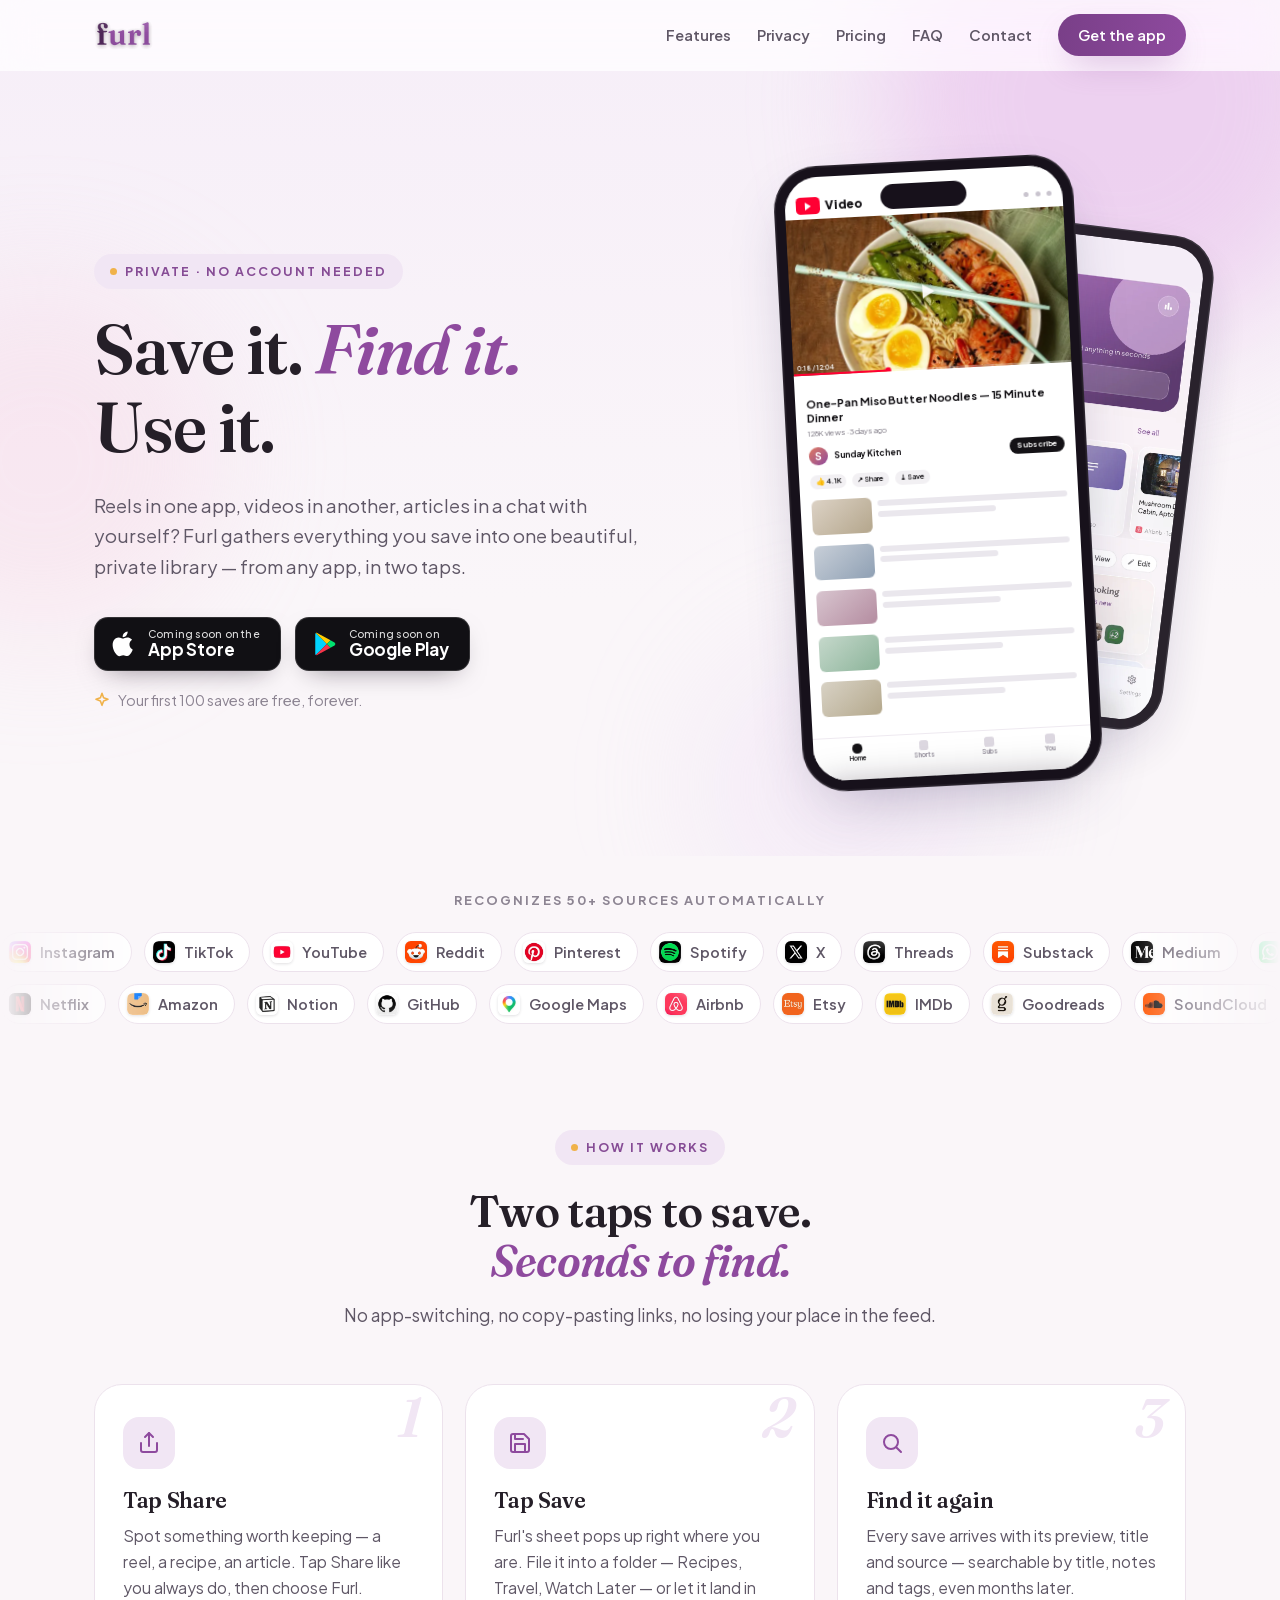
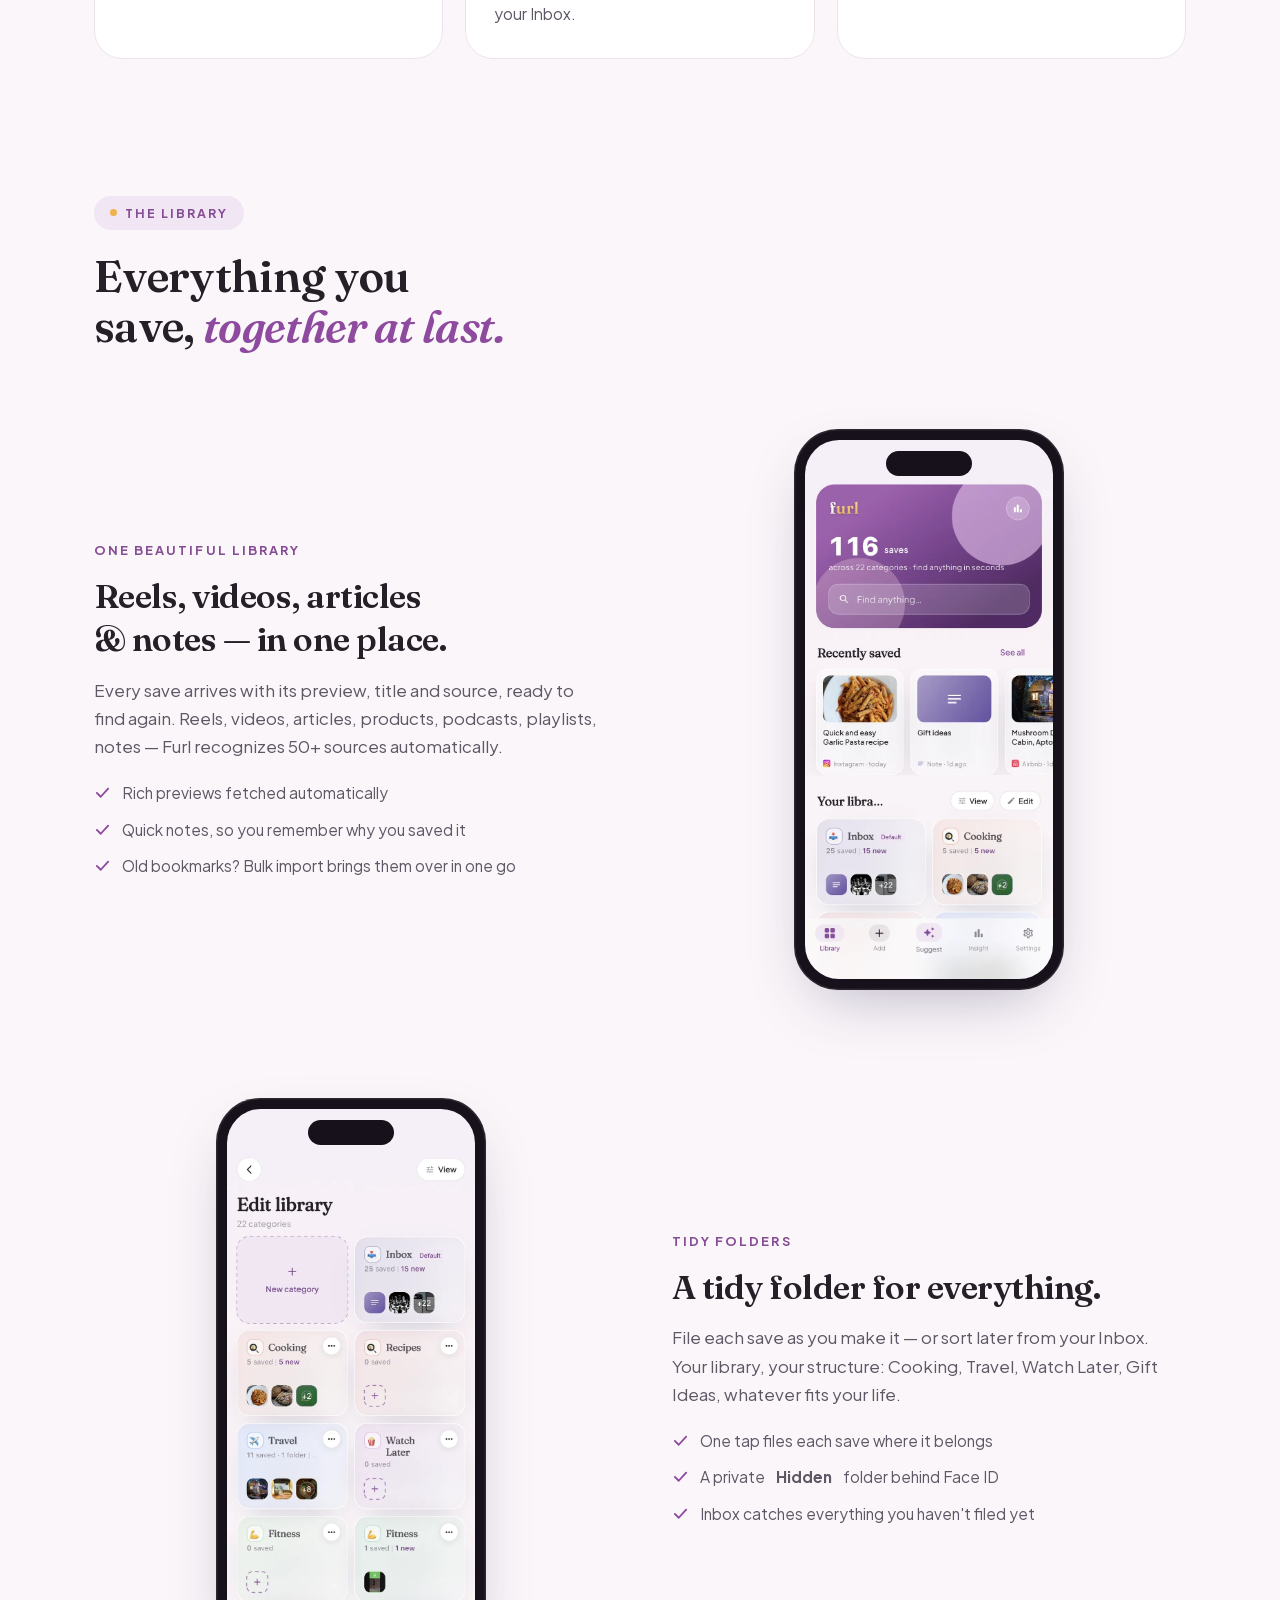
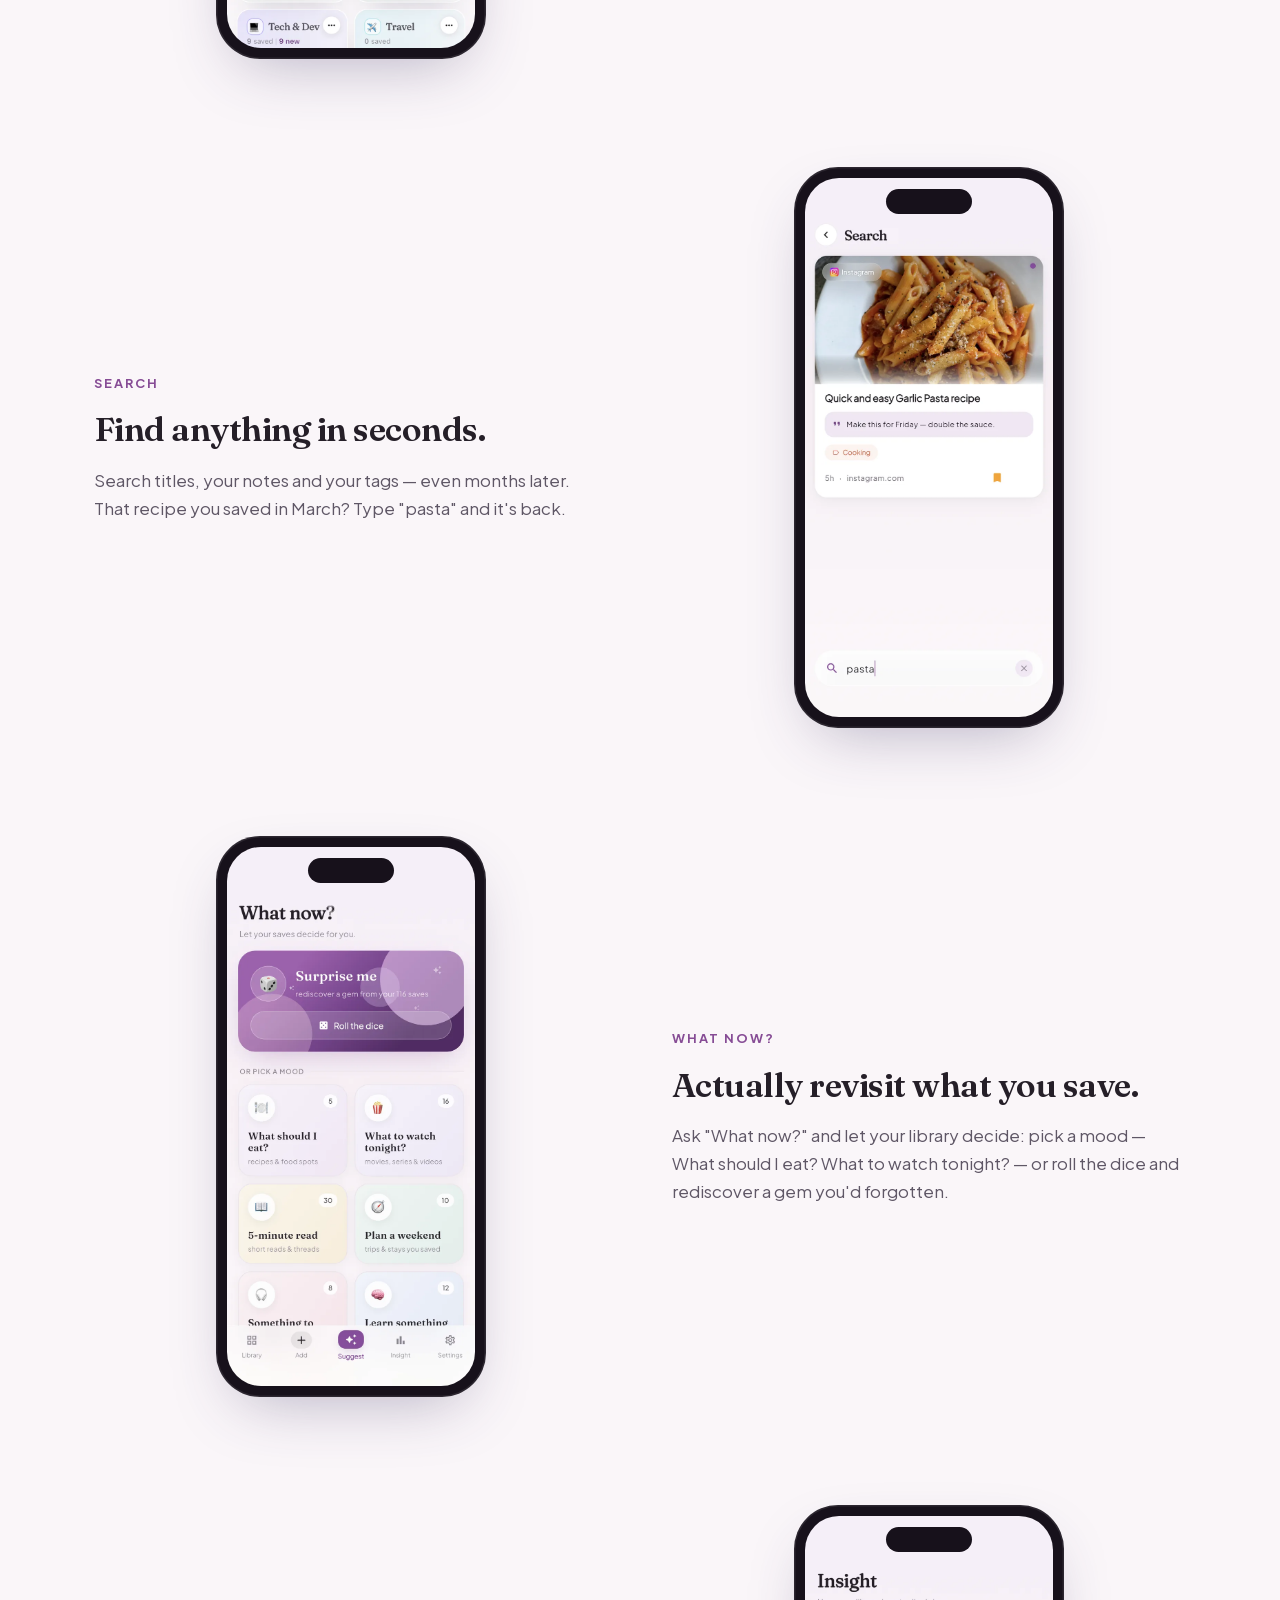
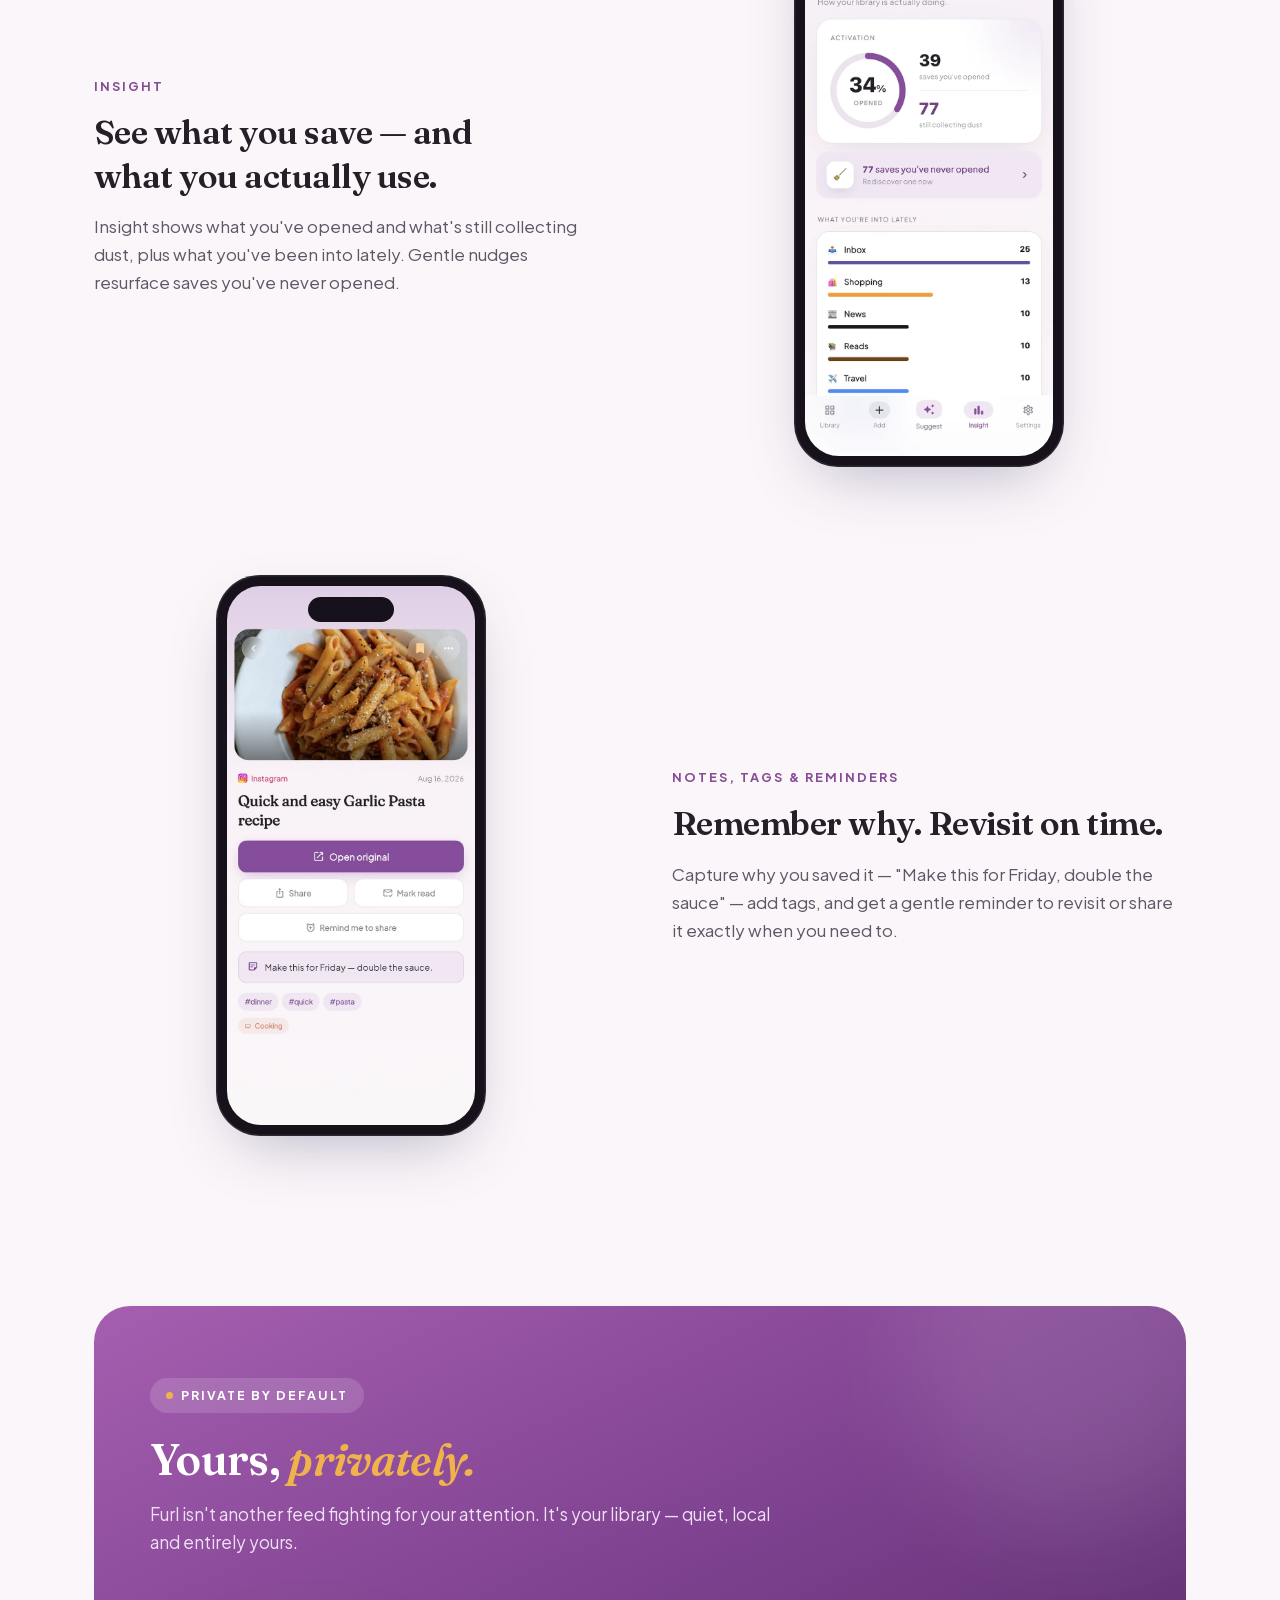
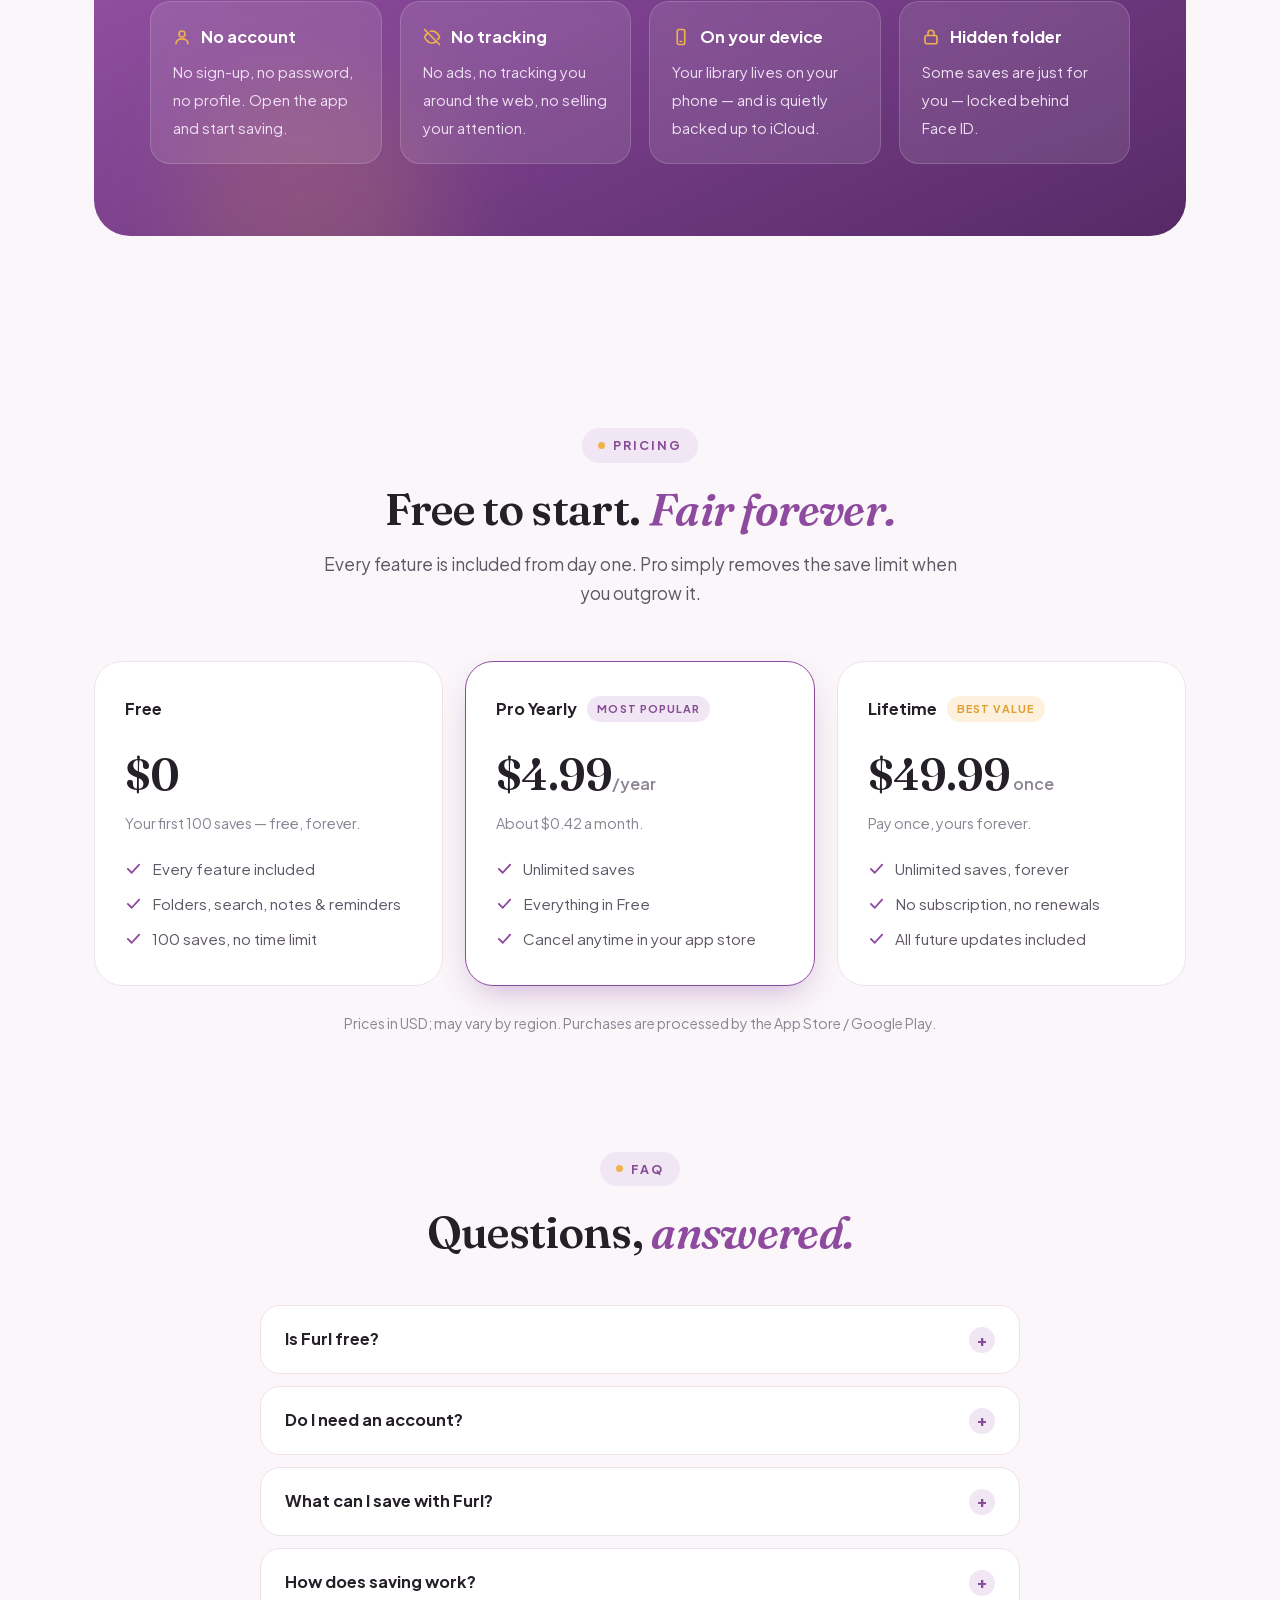
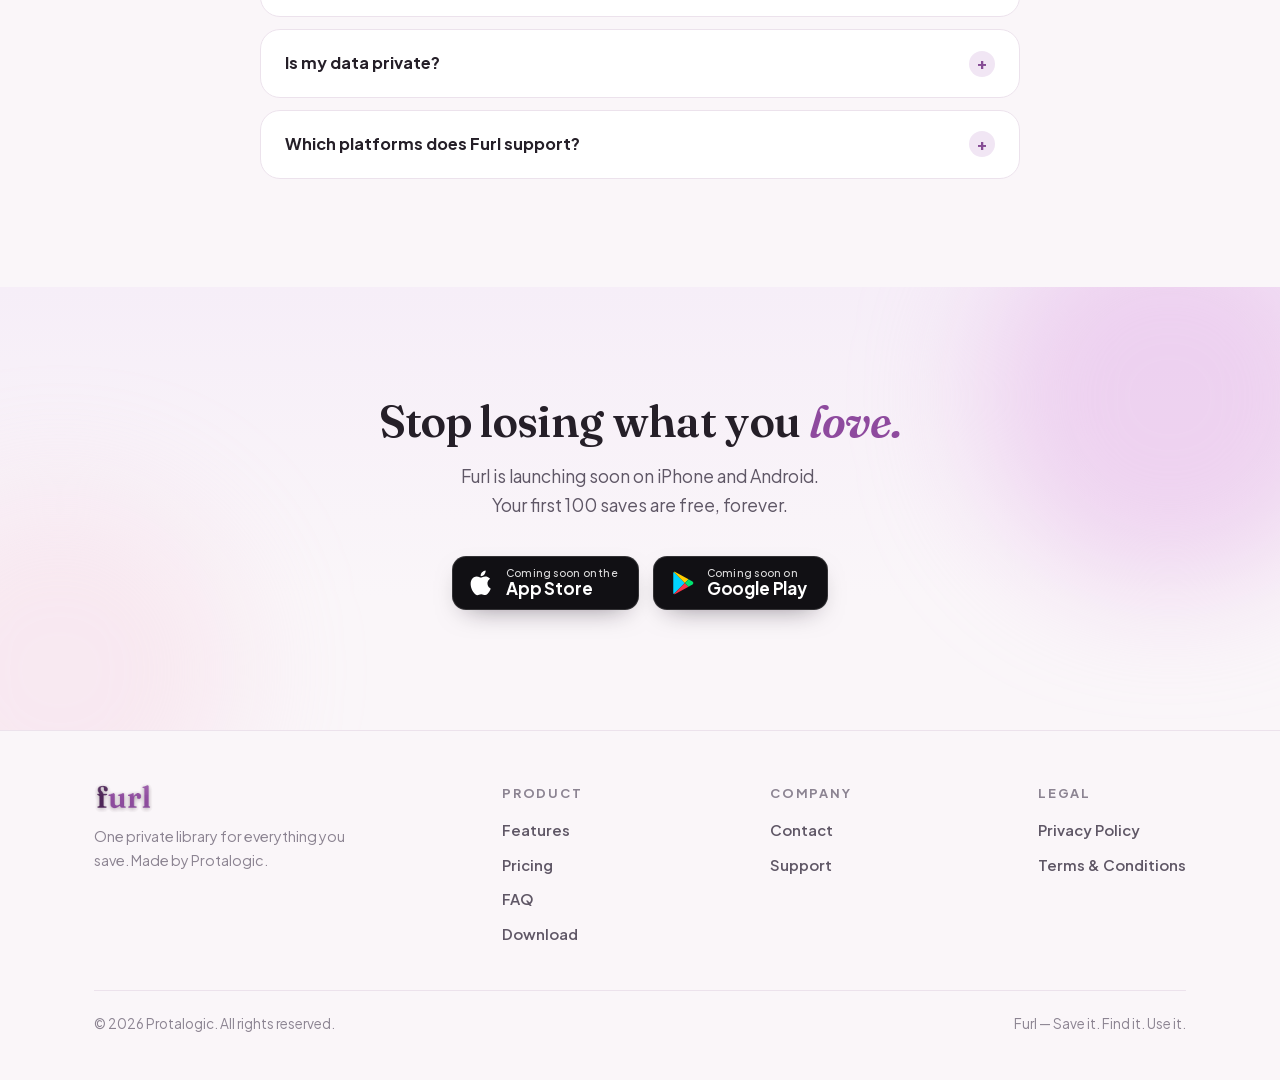
==== commit 0ba8a319: "fixed ui issues" ====
--- a/index.html
+++ b/index.html
@@ -174,9 +174,30 @@
         <div class="phone-screen">
           <div class="ss" aria-hidden="true">
             <div class="ss-app">
-              <div class="ss-appbar"><span class="ss-yt"><i></i></span><b>Video</b></div>
-              <div class="ss-video"><span class="play"></span><span class="pbar"></span></div>
-              <div class="ss-lines"><i></i><i></i><i></i></div>
+              <div class="ss-appbar"><span class="ss-yt"><i></i></span><b>Video</b><span class="ss-abar-ic"><i></i><i></i><i></i></span></div>
+              <div class="ss-video">
+                <img src="/assets/img/video-still.webp" alt="" width="560" height="315" loading="eager">
+                <span class="play"></span>
+                <span class="ptime">0:18 / 12:04</span>
+                <span class="pbar"><i></i><u></u></span>
+              </div>
+              <div class="ss-vinfo">
+                <div class="ss-vtitle">One-Pan Miso Butter Noodles — 15 Minute Dinner</div>
+                <div class="ss-vmeta">128K views · 3 days ago</div>
+                <div class="ss-chan"><span class="ss-av">S</span><span class="ss-chname">Sunday Kitchen</span><span class="ss-sub">Subscribe</span></div>
+                <div class="ss-acts"><span>👍 4.1K</span><span>↗ Share</span><span>⤓ Save</span></div>
+                <div class="ss-next"><span class="ss-thumb"></span><span class="ss-next-lines"><i></i><i></i></span></div>
+                <div class="ss-next"><span class="ss-thumb" style="background:linear-gradient(140deg,#C8CFD8,#8FA0B4)"></span><span class="ss-next-lines"><i></i><i></i></span></div>
+                <div class="ss-next"><span class="ss-thumb" style="background:linear-gradient(140deg,#D8C5CF,#B48CA0)"></span><span class="ss-next-lines"><i></i><i></i></span></div>
+                <div class="ss-next"><span class="ss-thumb" style="background:linear-gradient(140deg,#C5D8CB,#8CB49A)"></span><span class="ss-next-lines"><i></i><i></i></span></div>
+                <div class="ss-next"><span class="ss-thumb" style="background:linear-gradient(140deg,#D8D2C5,#B4A88C)"></span><span class="ss-next-lines"><i></i><i></i></span></div>
+              </div>
+              <div class="ss-tabbar">
+                <span class="on"><i></i>Home</span>
+                <span><i></i>Shorts</span>
+                <span><i></i>Subs</span>
+                <span><i></i>You</span>
+              </div>
             </div>
             <div class="ss-scrim"></div>
             <div class="ss-sheet">
@@ -212,39 +233,68 @@
   <p class="marquee-label rv">Recognizes 50+ sources automatically</p>
   <div class="marquee rv">
     <div class="marquee-track">
-      <!-- track duplicated for seamless loop -->
-      <span class="src-chip"><span class="sdot" style="background:#E1306C"></span>Instagram</span>
-      <span class="src-chip"><span class="sdot" style="background:#25F4EE"></span>TikTok</span>
-      <span class="src-chip"><span class="sdot" style="background:#FF0033"></span>YouTube</span>
-      <span class="src-chip"><span class="sdot" style="background:#FF4500"></span>Reddit</span>
-      <span class="src-chip"><span class="sdot" style="background:#E60023"></span>Pinterest</span>
-      <span class="src-chip"><span class="sdot" style="background:#1DB954"></span>Spotify</span>
-      <span class="src-chip"><span class="sdot" style="background:#251F28"></span>X</span>
-      <span class="src-chip"><span class="sdot" style="background:#101010"></span>Threads</span>
-      <span class="src-chip"><span class="sdot" style="background:#FF6719"></span>Substack</span>
-      <span class="src-chip"><span class="sdot" style="background:#02B875"></span>Medium</span>
-      <span class="src-chip"><span class="sdot" style="background:#25D366"></span>WhatsApp</span>
-      <span class="src-chip"><span class="sdot" style="background:#229ED9"></span>Telegram</span>
-      <span class="src-chip"><span class="sdot" style="background:#0A66C2"></span>LinkedIn</span>
-      <span class="src-chip"><span class="sdot" style="background:#FFFC00;box-shadow:inset 0 0 0 1px #d8d5a2"></span>Snapchat</span>
-      <span class="src-chip"><span class="sdot" style="background:#1877F2"></span>Facebook</span>
+      <span class="src-chip"><img src="/assets/img/src/instagram.webp" alt="" width="20" height="20" loading="lazy">Instagram</span>
+      <span class="src-chip"><img src="/assets/img/src/tiktok.webp" alt="" width="20" height="20" loading="lazy">TikTok</span>
+      <span class="src-chip"><img src="/assets/img/src/youtube.webp" alt="" width="20" height="20" loading="lazy">YouTube</span>
+      <span class="src-chip"><img src="/assets/img/src/reddit.webp" alt="" width="20" height="20" loading="lazy">Reddit</span>
+      <span class="src-chip"><img src="/assets/img/src/pinterest.webp" alt="" width="20" height="20" loading="lazy">Pinterest</span>
+      <span class="src-chip"><img src="/assets/img/src/spotify.webp" alt="" width="20" height="20" loading="lazy">Spotify</span>
+      <span class="src-chip"><img src="/assets/img/src/twitter.webp" alt="" width="20" height="20" loading="lazy">X</span>
+      <span class="src-chip"><img src="/assets/img/src/threads.webp" alt="" width="20" height="20" loading="lazy">Threads</span>
+      <span class="src-chip"><img src="/assets/img/src/substack.webp" alt="" width="20" height="20" loading="lazy">Substack</span>
+      <span class="src-chip"><img src="/assets/img/src/medium.webp" alt="" width="20" height="20" loading="lazy">Medium</span>
+      <span class="src-chip"><img src="/assets/img/src/whatsapp.webp" alt="" width="20" height="20" loading="lazy">WhatsApp</span>
+      <span class="src-chip"><img src="/assets/img/src/telegram.webp" alt="" width="20" height="20" loading="lazy">Telegram</span>
+      <span class="src-chip"><img src="/assets/img/src/linkedin.webp" alt="" width="20" height="20" loading="lazy">LinkedIn</span>
+      <span class="src-chip"><img src="/assets/img/src/facebook.webp" alt="" width="20" height="20" loading="lazy">Facebook</span>
       <span class="src-chip"><span class="sdot" style="background:#8E4A9E"></span>+ any link</span>
-      <span class="src-chip" aria-hidden="true"><span class="sdot" style="background:#E1306C"></span>Instagram</span>
-      <span class="src-chip" aria-hidden="true"><span class="sdot" style="background:#25F4EE"></span>TikTok</span>
-      <span class="src-chip" aria-hidden="true"><span class="sdot" style="background:#FF0033"></span>YouTube</span>
-      <span class="src-chip" aria-hidden="true"><span class="sdot" style="background:#FF4500"></span>Reddit</span>
-      <span class="src-chip" aria-hidden="true"><span class="sdot" style="background:#E60023"></span>Pinterest</span>
-      <span class="src-chip" aria-hidden="true"><span class="sdot" style="background:#1DB954"></span>Spotify</span>
-      <span class="src-chip" aria-hidden="true"><span class="sdot" style="background:#251F28"></span>X</span>
-      <span class="src-chip" aria-hidden="true"><span class="sdot" style="background:#101010"></span>Threads</span>
-      <span class="src-chip" aria-hidden="true"><span class="sdot" style="background:#FF6719"></span>Substack</span>
-      <span class="src-chip" aria-hidden="true"><span class="sdot" style="background:#02B875"></span>Medium</span>
-      <span class="src-chip" aria-hidden="true"><span class="sdot" style="background:#25D366"></span>WhatsApp</span>
-      <span class="src-chip" aria-hidden="true"><span class="sdot" style="background:#229ED9"></span>Telegram</span>
-      <span class="src-chip" aria-hidden="true"><span class="sdot" style="background:#0A66C2"></span>LinkedIn</span>
-      <span class="src-chip" aria-hidden="true"><span class="sdot" style="background:#FFFC00;box-shadow:inset 0 0 0 1px #d8d5a2"></span>Snapchat</span>
-      <span class="src-chip" aria-hidden="true"><span class="sdot" style="background:#1877F2"></span>Facebook</span>
+      <span class="src-chip" aria-hidden="true"><img src="/assets/img/src/instagram.webp" alt="" width="20" height="20" loading="lazy">Instagram</span>
+      <span class="src-chip" aria-hidden="true"><img src="/assets/img/src/tiktok.webp" alt="" width="20" height="20" loading="lazy">TikTok</span>
+      <span class="src-chip" aria-hidden="true"><img src="/assets/img/src/youtube.webp" alt="" width="20" height="20" loading="lazy">YouTube</span>
+      <span class="src-chip" aria-hidden="true"><img src="/assets/img/src/reddit.webp" alt="" width="20" height="20" loading="lazy">Reddit</span>
+      <span class="src-chip" aria-hidden="true"><img src="/assets/img/src/pinterest.webp" alt="" width="20" height="20" loading="lazy">Pinterest</span>
+      <span class="src-chip" aria-hidden="true"><img src="/assets/img/src/spotify.webp" alt="" width="20" height="20" loading="lazy">Spotify</span>
+      <span class="src-chip" aria-hidden="true"><img src="/assets/img/src/twitter.webp" alt="" width="20" height="20" loading="lazy">X</span>
+      <span class="src-chip" aria-hidden="true"><img src="/assets/img/src/threads.webp" alt="" width="20" height="20" loading="lazy">Threads</span>
+      <span class="src-chip" aria-hidden="true"><img src="/assets/img/src/substack.webp" alt="" width="20" height="20" loading="lazy">Substack</span>
+      <span class="src-chip" aria-hidden="true"><img src="/assets/img/src/medium.webp" alt="" width="20" height="20" loading="lazy">Medium</span>
+      <span class="src-chip" aria-hidden="true"><img src="/assets/img/src/whatsapp.webp" alt="" width="20" height="20" loading="lazy">WhatsApp</span>
+      <span class="src-chip" aria-hidden="true"><img src="/assets/img/src/telegram.webp" alt="" width="20" height="20" loading="lazy">Telegram</span>
+      <span class="src-chip" aria-hidden="true"><img src="/assets/img/src/linkedin.webp" alt="" width="20" height="20" loading="lazy">LinkedIn</span>
+      <span class="src-chip" aria-hidden="true"><img src="/assets/img/src/facebook.webp" alt="" width="20" height="20" loading="lazy">Facebook</span>
       <span class="src-chip" aria-hidden="true"><span class="sdot" style="background:#8E4A9E"></span>+ any link</span>
+    </div>
+  </div>
+  <div class="marquee rv marquee-2">
+    <div class="marquee-track rev">
+      <span class="src-chip"><img src="/assets/img/src/netflix.webp" alt="" width="20" height="20" loading="lazy">Netflix</span>
+      <span class="src-chip"><img src="/assets/img/src/amazon.webp" alt="" width="20" height="20" loading="lazy">Amazon</span>
+      <span class="src-chip"><img src="/assets/img/src/notion.webp" alt="" width="20" height="20" loading="lazy">Notion</span>
+      <span class="src-chip"><img src="/assets/img/src/github.webp" alt="" width="20" height="20" loading="lazy">GitHub</span>
+      <span class="src-chip"><img src="/assets/img/src/google_maps.webp" alt="" width="20" height="20" loading="lazy">Google Maps</span>
+      <span class="src-chip"><img src="/assets/img/src/airbnb.webp" alt="" width="20" height="20" loading="lazy">Airbnb</span>
+      <span class="src-chip"><img src="/assets/img/src/etsy.webp" alt="" width="20" height="20" loading="lazy">Etsy</span>
+      <span class="src-chip"><img src="/assets/img/src/imdb.webp" alt="" width="20" height="20" loading="lazy">IMDb</span>
+      <span class="src-chip"><img src="/assets/img/src/goodreads.webp" alt="" width="20" height="20" loading="lazy">Goodreads</span>
+      <span class="src-chip"><img src="/assets/img/src/soundcloud.webp" alt="" width="20" height="20" loading="lazy">SoundCloud</span>
+      <span class="src-chip"><img src="/assets/img/src/twitch.webp" alt="" width="20" height="20" loading="lazy">Twitch</span>
+      <span class="src-chip"><img src="/assets/img/src/nytimes.webp" alt="" width="20" height="20" loading="lazy">NY Times</span>
+      <span class="src-chip"><img src="/assets/img/src/wikipedia.webp" alt="" width="20" height="20" loading="lazy">Wikipedia</span>
+      <span class="src-chip"><img src="/assets/img/src/apple_podcasts.webp" alt="" width="20" height="20" loading="lazy">Podcasts</span>
+      <span class="src-chip" aria-hidden="true"><img src="/assets/img/src/netflix.webp" alt="" width="20" height="20" loading="lazy">Netflix</span>
+      <span class="src-chip" aria-hidden="true"><img src="/assets/img/src/amazon.webp" alt="" width="20" height="20" loading="lazy">Amazon</span>
+      <span class="src-chip" aria-hidden="true"><img src="/assets/img/src/notion.webp" alt="" width="20" height="20" loading="lazy">Notion</span>
+      <span class="src-chip" aria-hidden="true"><img src="/assets/img/src/github.webp" alt="" width="20" height="20" loading="lazy">GitHub</span>
+      <span class="src-chip" aria-hidden="true"><img src="/assets/img/src/google_maps.webp" alt="" width="20" height="20" loading="lazy">Google Maps</span>
+      <span class="src-chip" aria-hidden="true"><img src="/assets/img/src/airbnb.webp" alt="" width="20" height="20" loading="lazy">Airbnb</span>
+      <span class="src-chip" aria-hidden="true"><img src="/assets/img/src/etsy.webp" alt="" width="20" height="20" loading="lazy">Etsy</span>
+      <span class="src-chip" aria-hidden="true"><img src="/assets/img/src/imdb.webp" alt="" width="20" height="20" loading="lazy">IMDb</span>
+      <span class="src-chip" aria-hidden="true"><img src="/assets/img/src/goodreads.webp" alt="" width="20" height="20" loading="lazy">Goodreads</span>
+      <span class="src-chip" aria-hidden="true"><img src="/assets/img/src/soundcloud.webp" alt="" width="20" height="20" loading="lazy">SoundCloud</span>
+      <span class="src-chip" aria-hidden="true"><img src="/assets/img/src/twitch.webp" alt="" width="20" height="20" loading="lazy">Twitch</span>
+      <span class="src-chip" aria-hidden="true"><img src="/assets/img/src/nytimes.webp" alt="" width="20" height="20" loading="lazy">NY Times</span>
+      <span class="src-chip" aria-hidden="true"><img src="/assets/img/src/wikipedia.webp" alt="" width="20" height="20" loading="lazy">Wikipedia</span>
+      <span class="src-chip" aria-hidden="true"><img src="/assets/img/src/apple_podcasts.webp" alt="" width="20" height="20" loading="lazy">Podcasts</span>
     </div>
   </div>
 </section>
@@ -254,7 +304,7 @@
   <div class="wrap">
     <div class="section-head center rv">
       <span class="eyebrow"><span class="dot"></span> How it works</span>
-      <h2>Two taps. <span class="serif-i accent-word">That's the whole app.</span></h2>
+      <h2>Two taps to save. <span class="serif-i accent-word">Seconds to find.</span></h2>
       <p>No app-switching, no copy-pasting links, no losing your place in the feed.</p>
     </div>
     <div class="steps">
--- a/assets/css/site.css
+++ b/assets/css/site.css
@@ -217,18 +217,40 @@
 /* ---------- animated share sheet (hero) ---------- */
 .ss{position:absolute;inset:0;font-size:calc(min(300px,72vw)/25);}
 .ss *{line-height:1.3;}
-.ss-app{position:absolute;inset:0;background:#100D12;}
-.ss-appbar{position:absolute;top:1.9em;left:1em;right:1em;display:flex;align-items:center;gap:.5em;}
+/* mock video app — deliberately light, like a real video app screen */
+.ss-app{position:absolute;inset:0;background:#FFFFFF;}
+.ss-appbar{position:absolute;top:1.7em;left:.9em;right:.9em;display:flex;align-items:center;gap:.45em;}
 .ss-yt{width:2em;height:1.4em;border-radius:.38em;background:#FF0033;display:flex;align-items:center;justify-content:center;}
 .ss-yt i{display:block;width:0;height:0;border-left:.55em solid #fff;border-top:.36em solid transparent;border-bottom:.36em solid transparent;}
-.ss-appbar b{color:#fff;font-size:1.05em;font-weight:700;letter-spacing:-.02em;}
-.ss-video{position:absolute;top:4em;left:0;right:0;height:7.2em;background:linear-gradient(140deg,#3A2C22,#6B4A33 55%,#2E2018);overflow:hidden;}
-.ss-video .play{position:absolute;top:50%;left:50%;transform:translate(-50%,-50%);width:0;height:0;border-left:1.15em solid rgba(255,255,255,.9);border-top:.72em solid transparent;border-bottom:.72em solid transparent;}
-.ss-video .pbar{position:absolute;left:0;bottom:0;height:.18em;width:34%;background:#FF0033;}
-.ss-lines{position:absolute;top:12.2em;left:1em;right:1em;}
-.ss-lines i{display:block;height:.62em;border-radius:.3em;background:rgba(255,255,255,.14);margin-bottom:.55em;}
-.ss-lines i:nth-child(2){width:72%;background:rgba(255,255,255,.10);}
-.ss-lines i:nth-child(3){width:56%;background:rgba(255,255,255,.07);}
+.ss-appbar b{color:#141216;font-size:1em;font-weight:800;letter-spacing:-.02em;}
+.ss-abar-ic{margin-left:auto;display:flex;gap:.55em;align-items:center;}
+.ss-abar-ic i{width:.42em;height:.42em;border-radius:50%;background:#C9C4CE;display:block;}
+.ss-video{position:absolute;top:3.5em;left:0;right:0;aspect-ratio:16/9;background:#241C14;overflow:hidden;}
+.ss-video img{width:100%;height:100%;object-fit:cover;display:block;}
+.ss-video .play{position:absolute;top:50%;left:50%;transform:translate(-50%,-50%);width:0;height:0;border-left:1.05em solid rgba(255,255,255,.92);border-top:.66em solid transparent;border-bottom:.66em solid transparent;filter:drop-shadow(0 .1em .5em rgba(0,0,0,.5));}
+.ss-video .ptime{position:absolute;left:.6em;bottom:.55em;color:#fff;font-size:.55em;font-weight:600;text-shadow:0 1px 4px rgba(0,0,0,.7);}
+.ss-video .pbar{position:absolute;left:0;bottom:0;height:.2em;width:100%;background:rgba(255,255,255,.3);}
+.ss-video .pbar i{position:absolute;left:0;top:0;bottom:0;width:34%;background:#FF0033;display:block;}
+.ss-video .pbar u{position:absolute;left:34%;top:50%;transform:translate(-50%,-50%);width:.55em;height:.55em;border-radius:50%;background:#FF0033;display:block;}
+.ss-vinfo{position:absolute;top:18.3em;left:.9em;right:.9em;bottom:3.6em;overflow:hidden;}
+.ss-vtitle{font-weight:700;font-size:.9em;line-height:1.32;color:#141216;letter-spacing:-.01em;}
+.ss-vmeta{margin-top:.32em;font-size:.64em;color:#7A7580;}
+.ss-chan{margin-top:.75em;display:flex;align-items:center;gap:.5em;}
+.ss-av{width:1.75em;height:1.75em;border-radius:50%;background:linear-gradient(140deg,#E07A5F,#8E4A9E);color:#fff;font-size:.9em;font-weight:700;display:flex;align-items:center;justify-content:center;flex:none;}
+.ss-chname{font-size:.7em;font-weight:700;color:#141216;}
+.ss-sub{margin-left:auto;background:#141216;color:#fff;font-size:.62em;font-weight:700;border-radius:999px;padding:.42em .95em;}
+.ss-acts{margin-top:.8em;display:flex;gap:.45em;}
+.ss-acts span{background:#F2F0F3;border-radius:999px;padding:.34em .8em;font-size:.6em;font-weight:600;color:#141216;white-space:nowrap;}
+.ss-next{margin-top:.9em;display:flex;gap:.55em;align-items:flex-start;}
+.ss-thumb{width:5em;height:2.9em;border-radius:.5em;background:linear-gradient(140deg,#DCD2C5,#B4A68C);flex:none;}
+.ss-next-lines{flex:1;padding-top:.25em;}
+.ss-next-lines i{display:block;height:.5em;border-radius:.3em;background:#EAE7ED;margin-bottom:.4em;}
+.ss-next-lines i:last-child{width:62%;}
+.ss-tabbar{position:absolute;left:0;right:0;bottom:0;height:3.6em;background:#FFFFFF;border-top:1px solid #EEE9F0;display:flex;align-items:flex-start;justify-content:space-around;padding:.5em 1em 0;}
+.ss-tabbar span{display:flex;flex-direction:column;align-items:center;gap:.28em;font-size:.52em;font-weight:600;color:#8A8492;}
+.ss-tabbar span i{width:1.5em;height:1.5em;border-radius:.45em;background:#DDD8E1;display:block;}
+.ss-tabbar span.on{color:#141216;}
+.ss-tabbar span.on i{background:#141216;border-radius:50%;}
 .ss-scrim{position:absolute;inset:0;background:rgba(12,8,14,.5);opacity:0;z-index:2;}
 .ss-sheet{
   position:absolute;left:0;right:0;bottom:0;z-index:3;
@@ -303,16 +325,19 @@
 .marquee{overflow:hidden;position:relative;
   -webkit-mask-image:linear-gradient(90deg,transparent,#000 12%,#000 88%,transparent);
   mask-image:linear-gradient(90deg,transparent,#000 12%,#000 88%,transparent);}
-.marquee-track{display:flex;gap:12px;width:max-content;animation:marquee 42s linear infinite;}
+.marquee-track{display:flex;gap:12px;width:max-content;animation:marquee 46s linear infinite;}
 .marquee:hover .marquee-track{animation-play-state:paused;}
+.marquee-2{margin-top:12px;}
+.marquee-track.rev{animation-direction:reverse;animation-duration:52s;}
 @keyframes marquee{from{transform:translateX(0)}to{transform:translateX(-50%)}}
 .src-chip{
   display:inline-flex;align-items:center;gap:9px;white-space:nowrap;
   background:var(--card);border:1px solid var(--line);
-  border-radius:999px;padding:9px 18px;
+  border-radius:999px;padding:7px 16px 7px 8px;
   font-weight:600;font-size:.92rem;color:var(--ink3);
 }
-.src-chip .sdot{width:9px;height:9px;border-radius:50%;flex:none;}
+.src-chip img{width:22px;height:22px;border-radius:26%;flex:none;box-shadow:0 1px 3px rgba(37,31,40,.14);}
+.src-chip .sdot{width:9px;height:9px;border-radius:50%;flex:none;margin-left:8px;}
 @media (prefers-reduced-motion: reduce){.marquee-track{animation:none;flex-wrap:wrap;width:auto;justify-content:center;}}
 
 /* ---------- how it works ---------- */
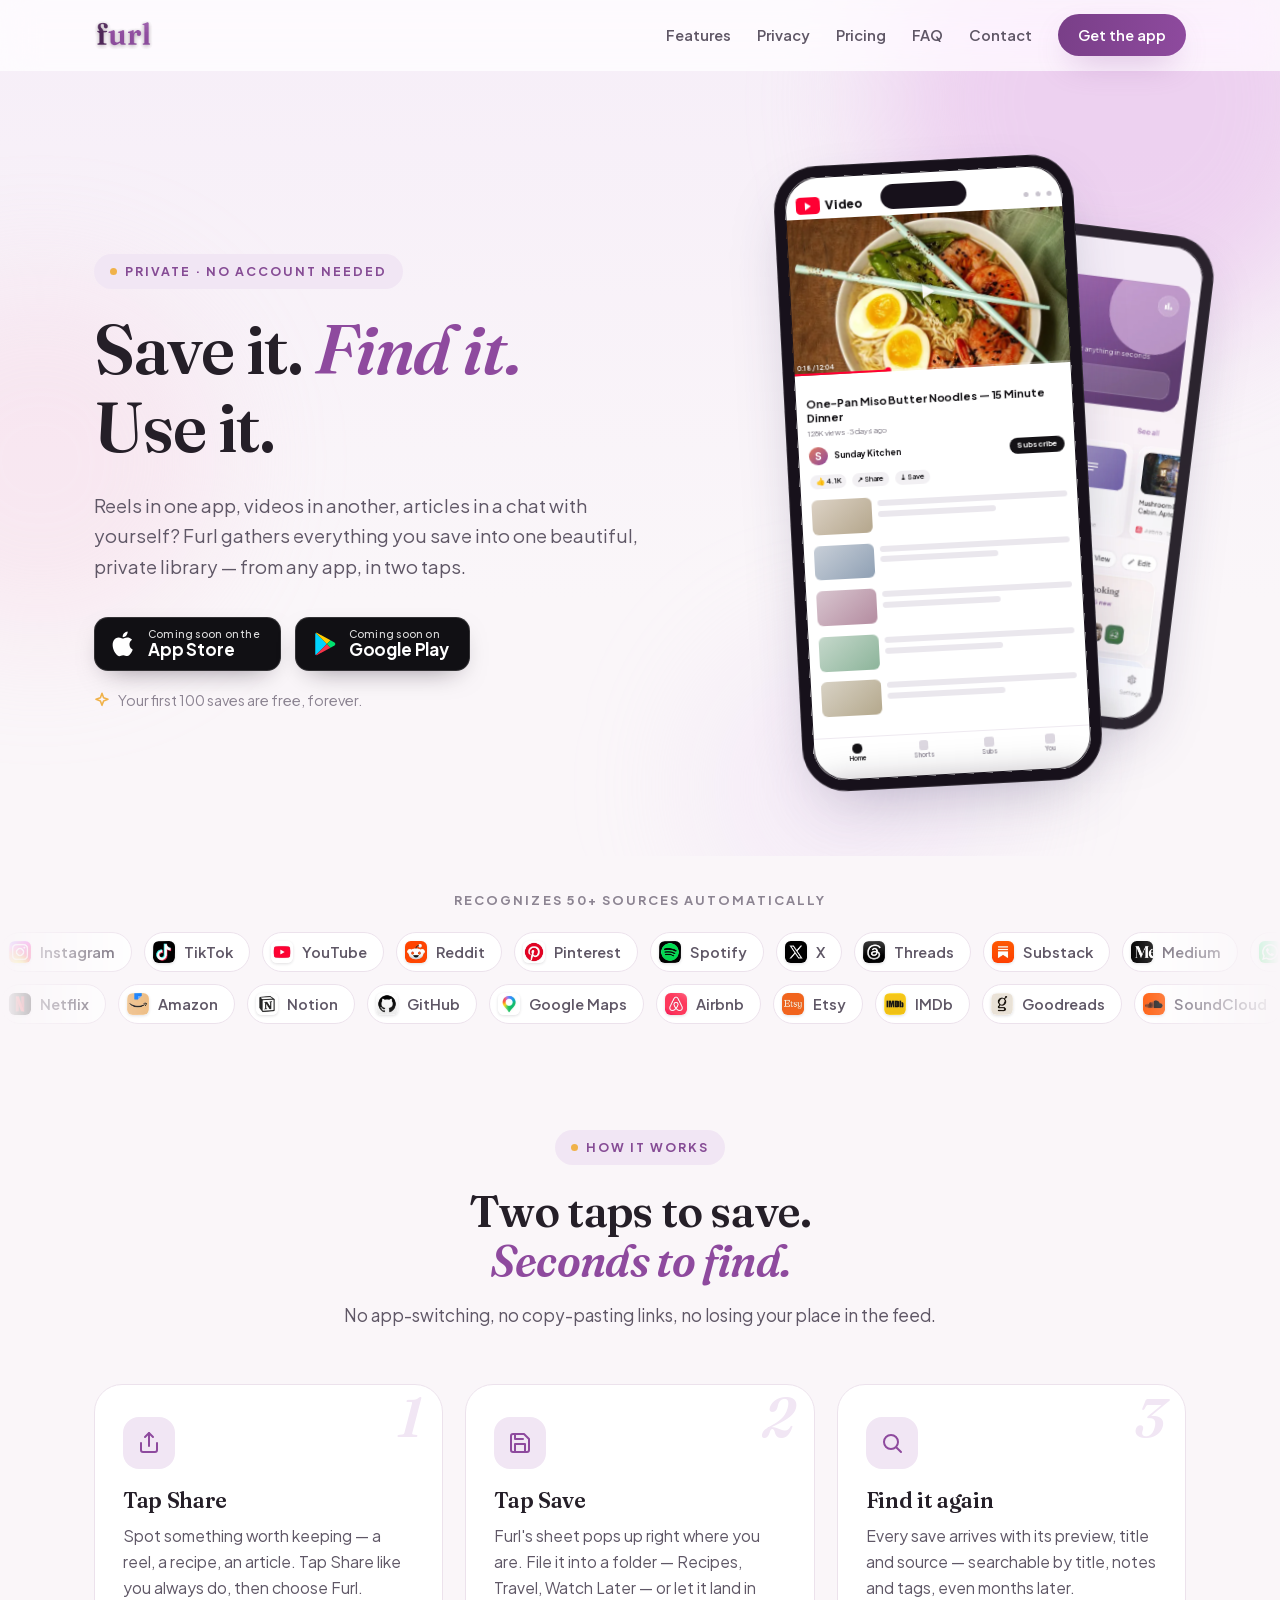
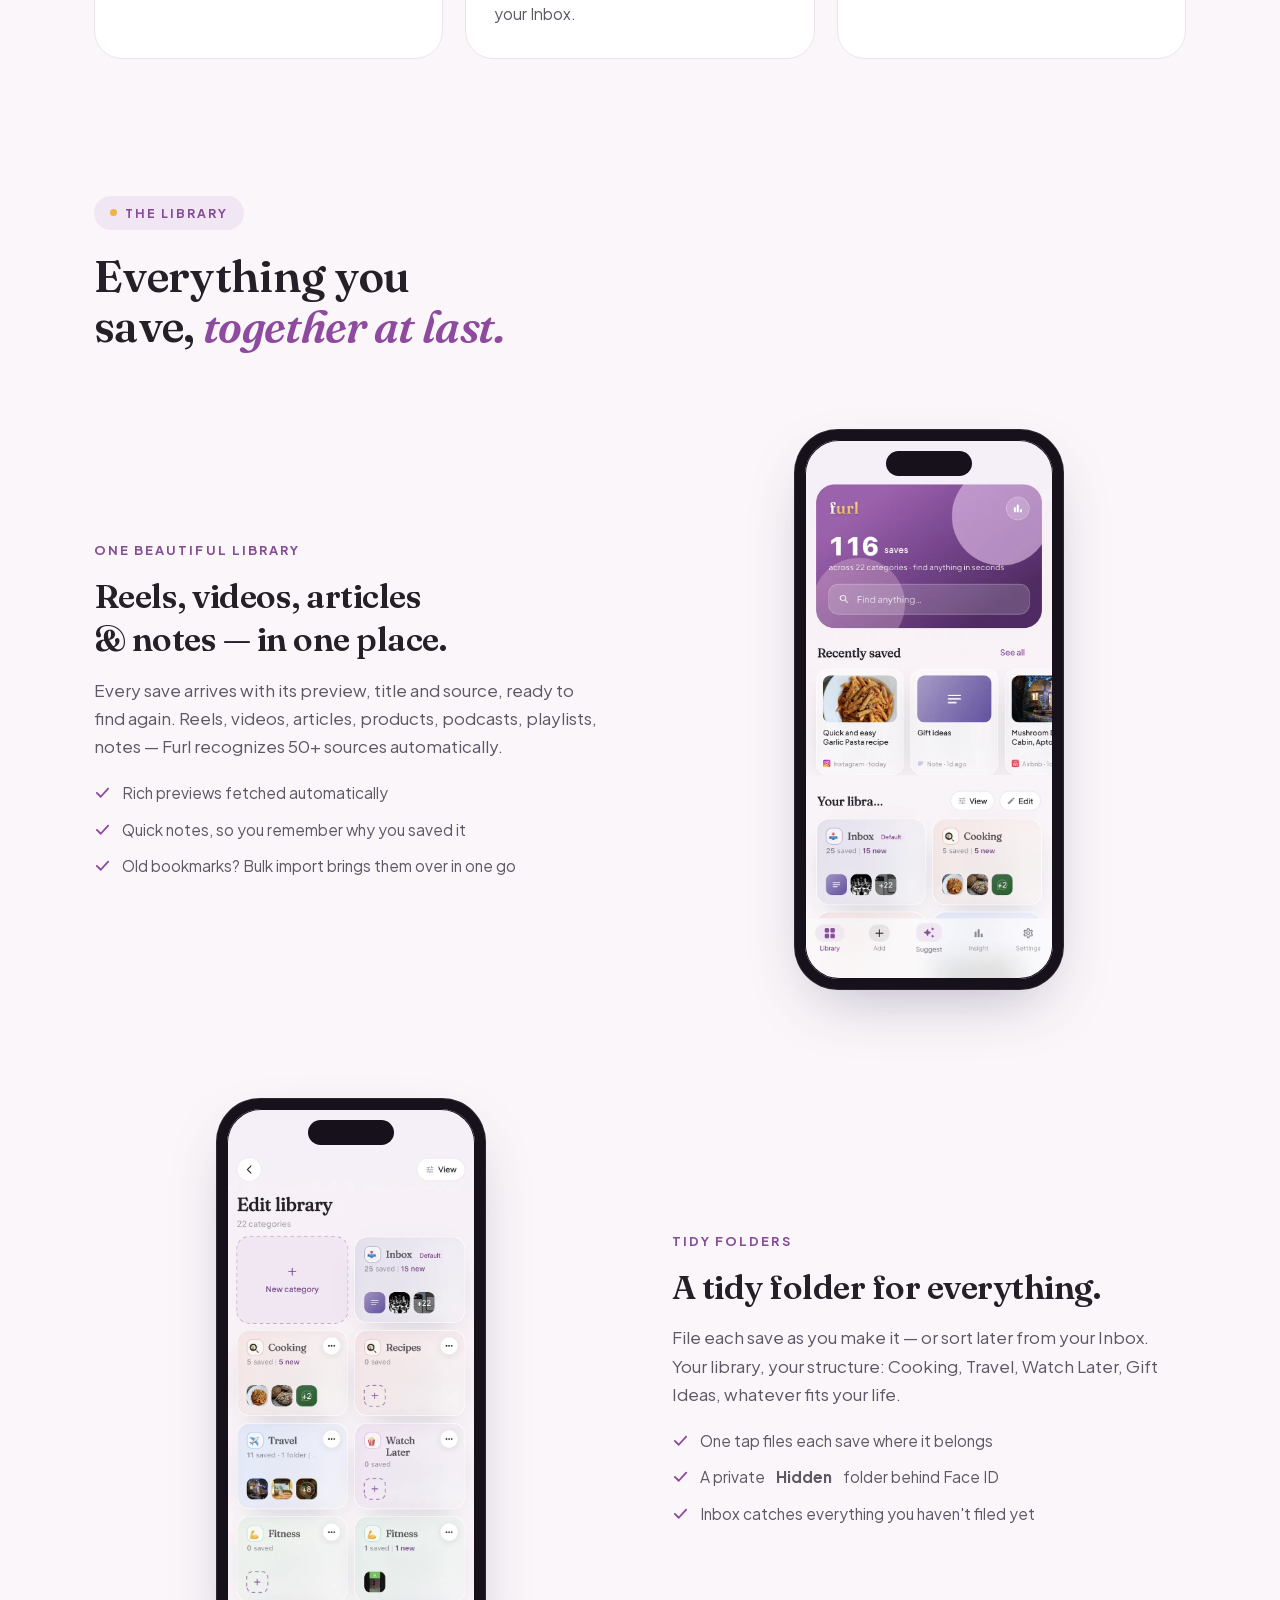
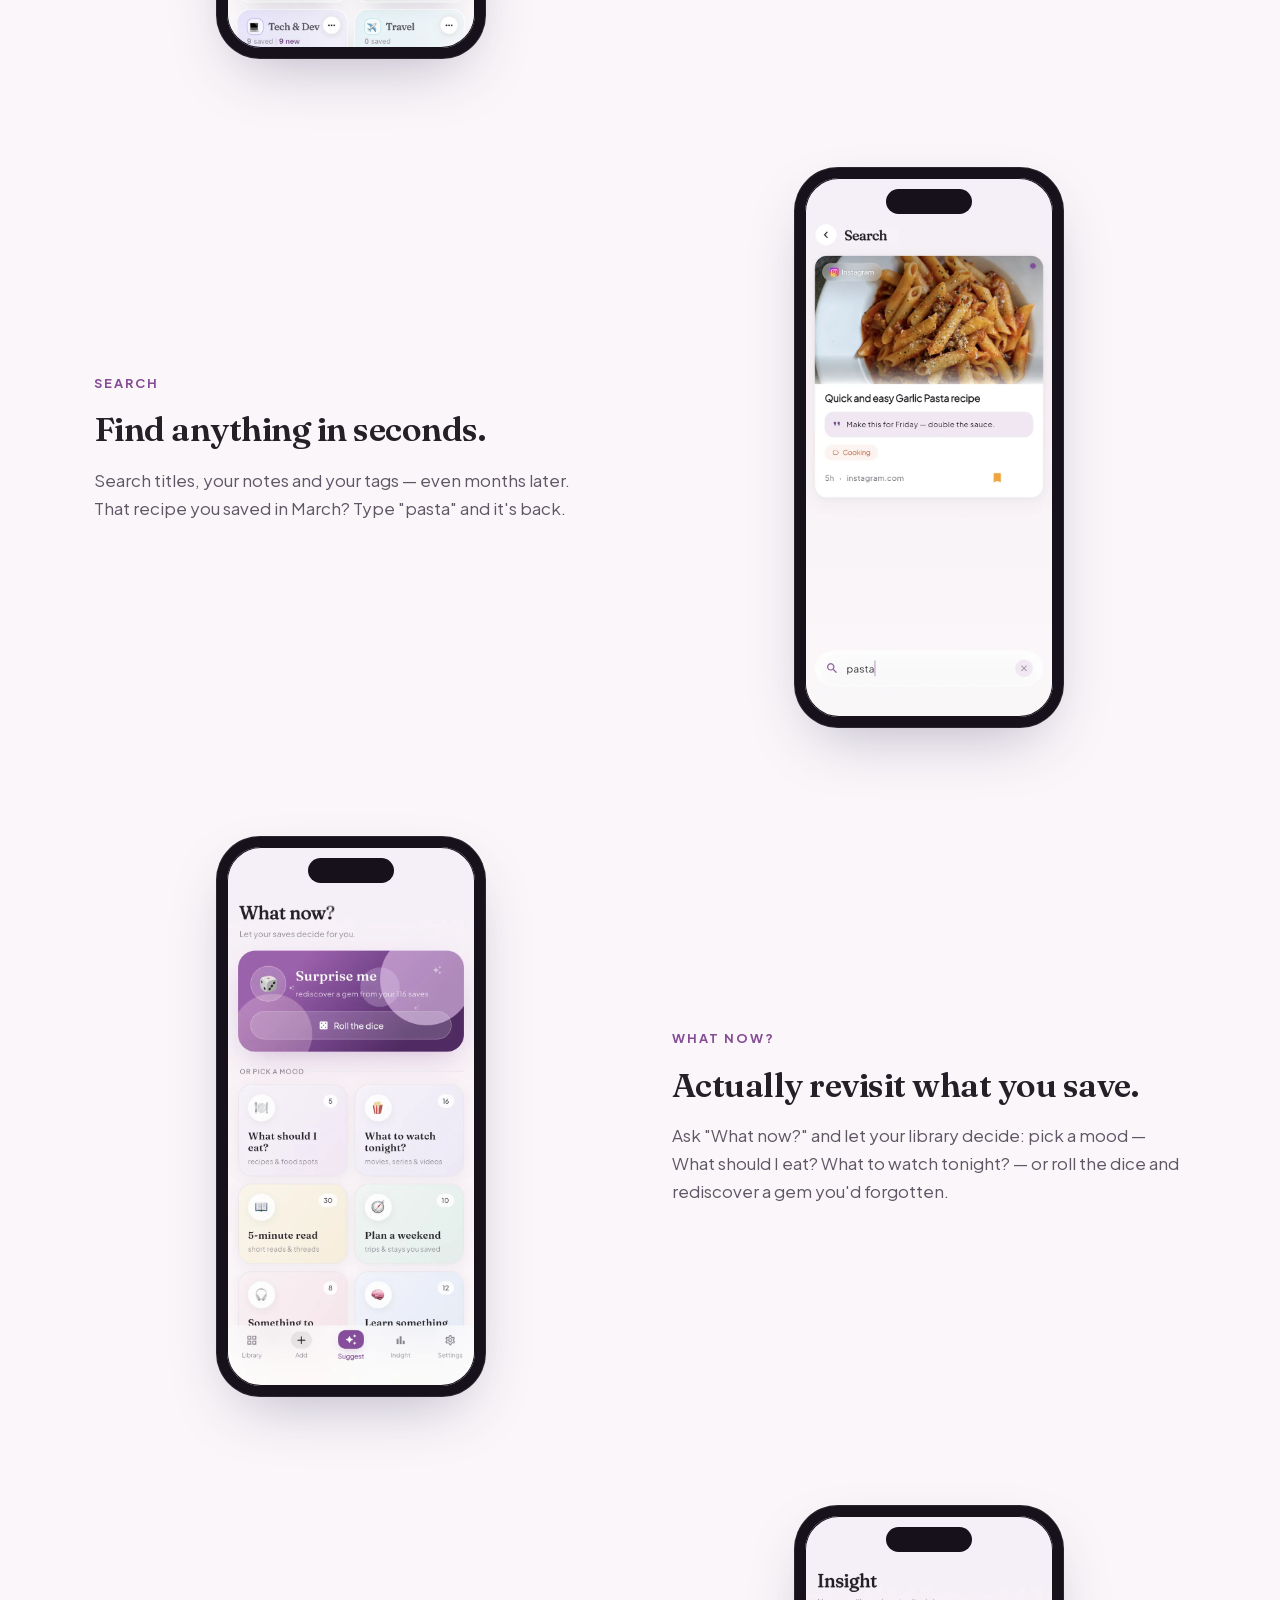
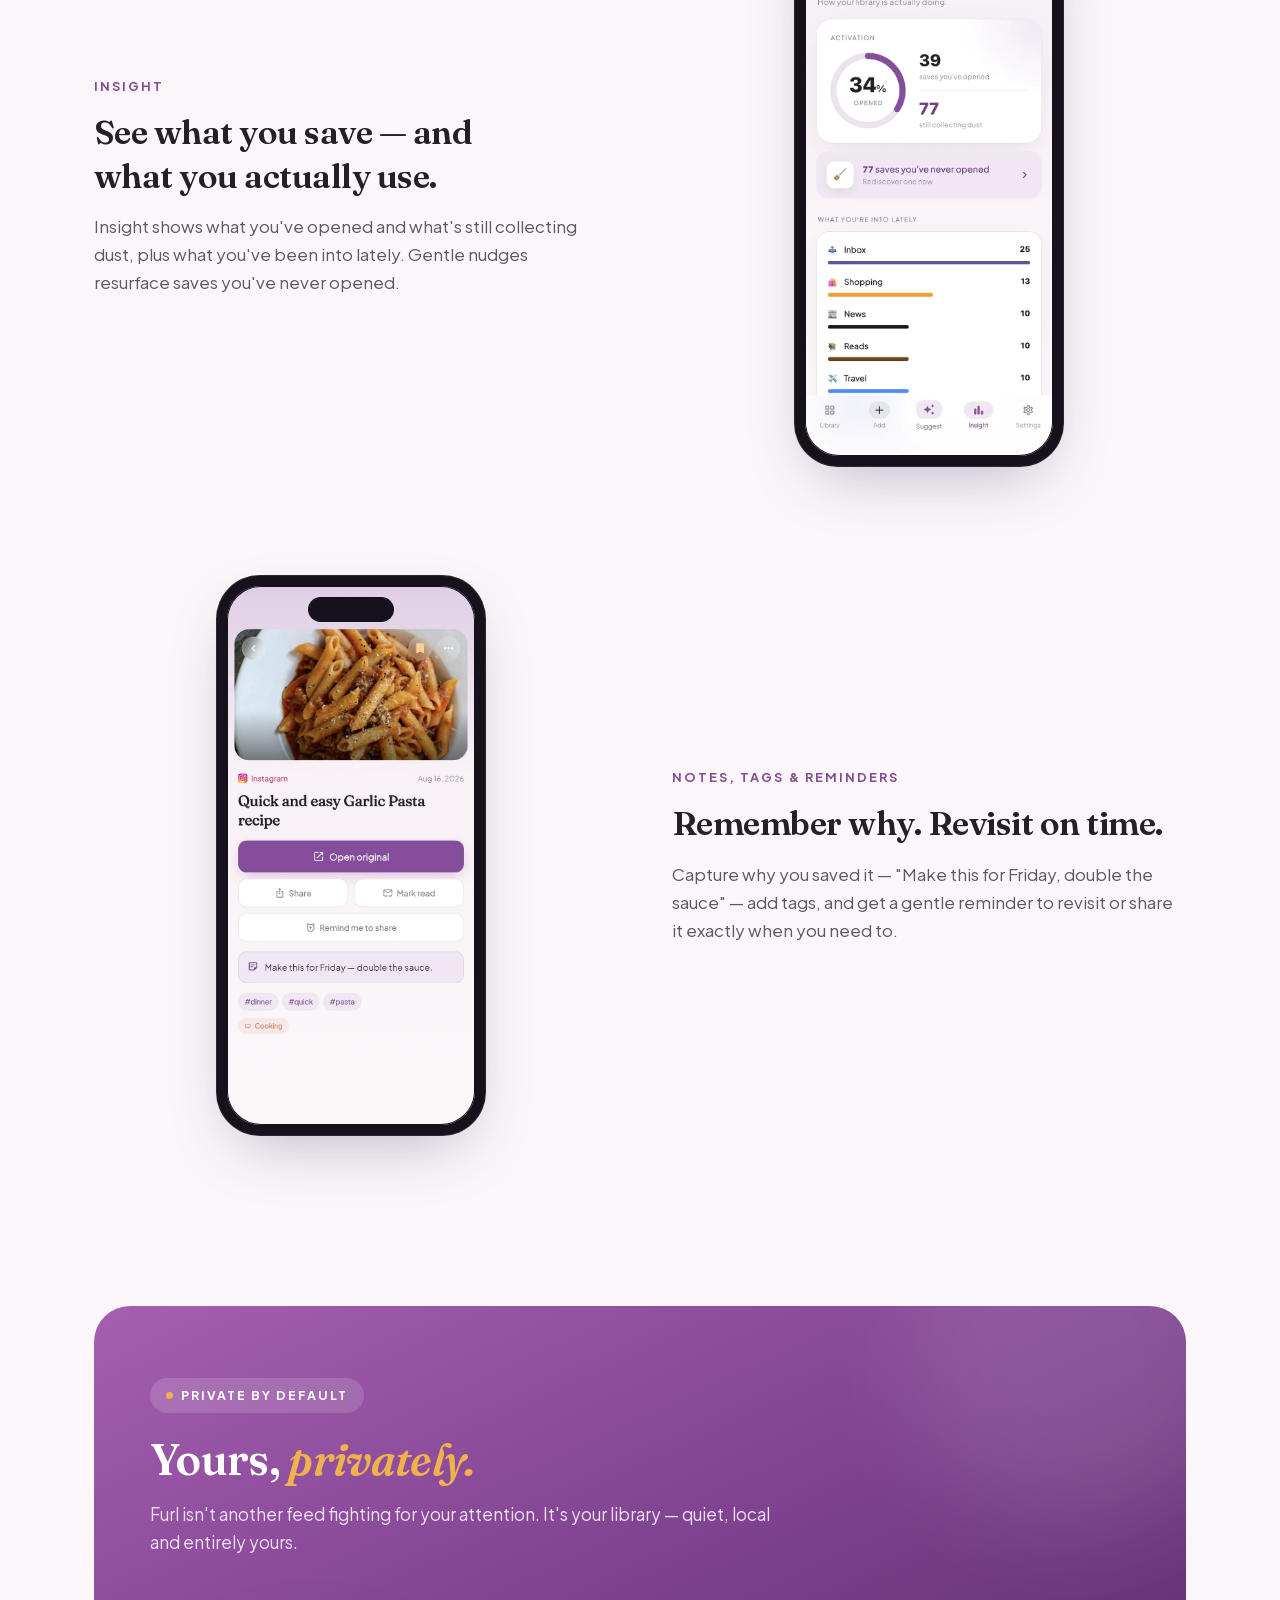
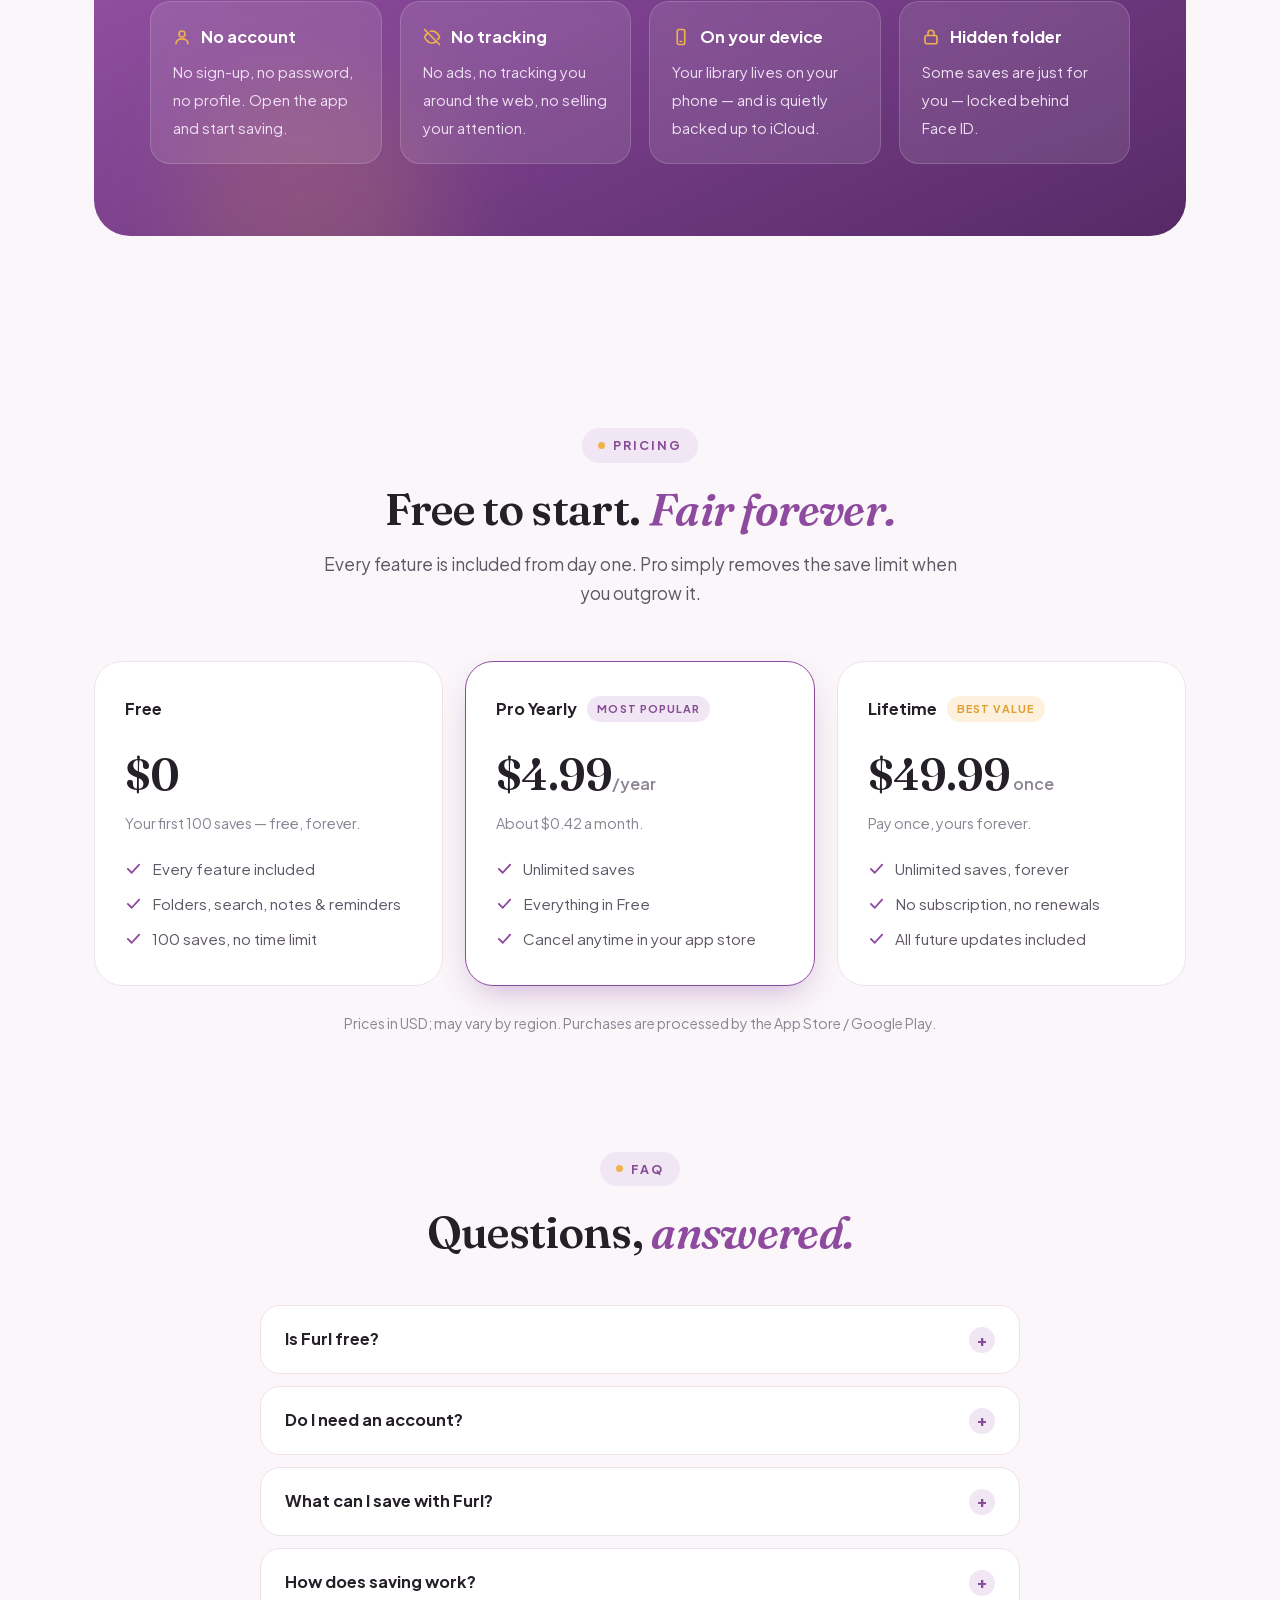
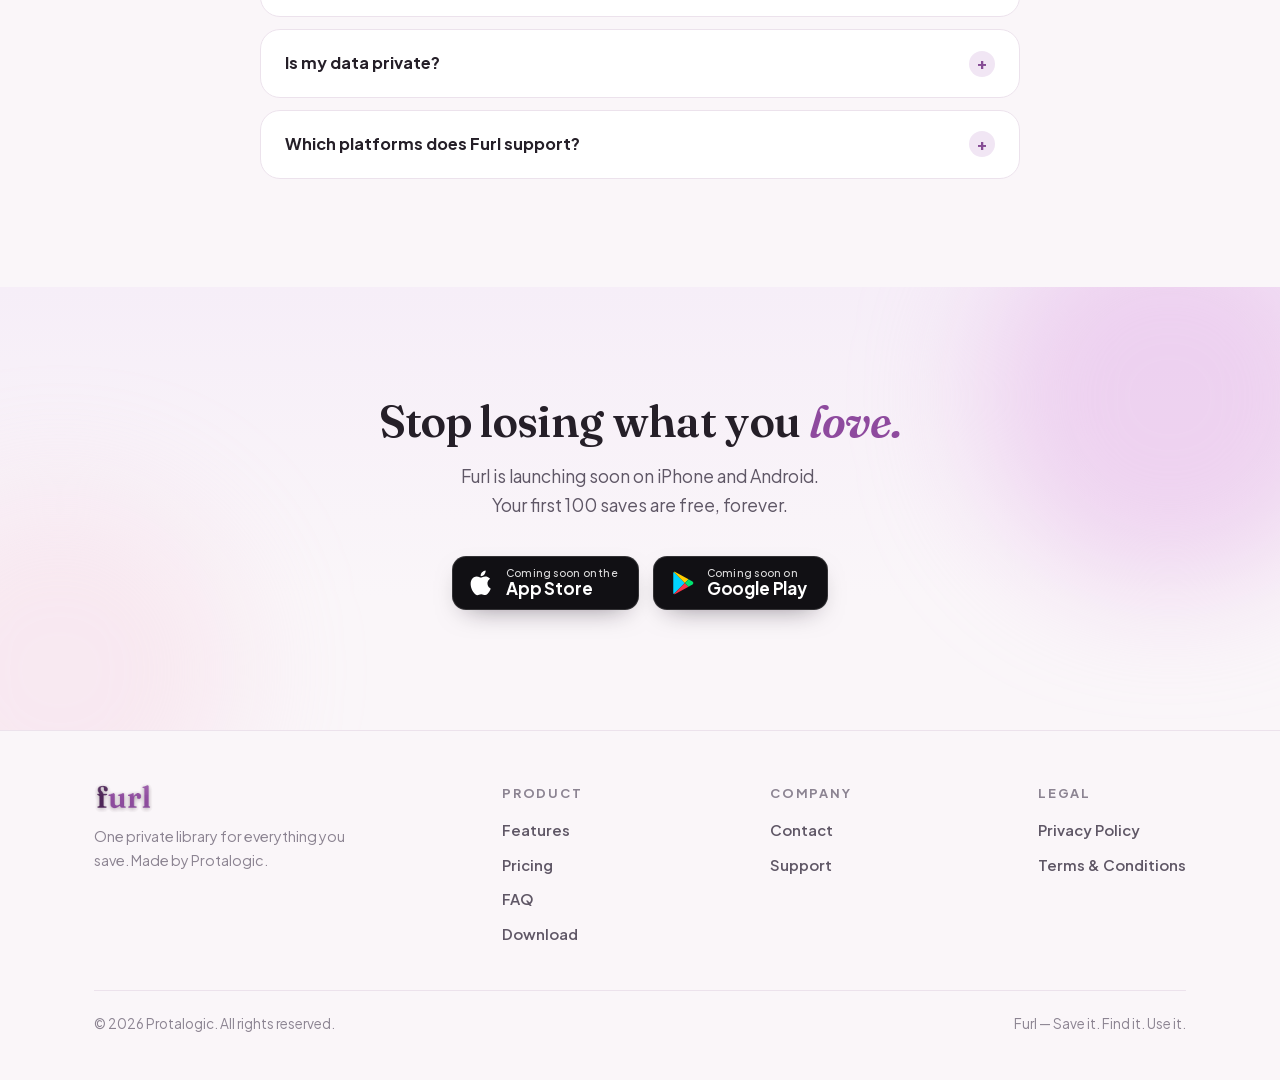
==== commit 9ba831e4: "fixed carousel issue" ====
--- a/index.html
+++ b/index.html
@@ -263,6 +263,36 @@
       <span class="src-chip" aria-hidden="true"><img src="/assets/img/src/linkedin.webp" alt="" width="20" height="20" loading="lazy">LinkedIn</span>
       <span class="src-chip" aria-hidden="true"><img src="/assets/img/src/facebook.webp" alt="" width="20" height="20" loading="lazy">Facebook</span>
       <span class="src-chip" aria-hidden="true"><span class="sdot" style="background:#8E4A9E"></span>+ any link</span>
+      <span class="src-chip" aria-hidden="true"><img src="/assets/img/src/instagram.webp" alt="" width="20" height="20" loading="lazy">Instagram</span>
+      <span class="src-chip" aria-hidden="true"><img src="/assets/img/src/tiktok.webp" alt="" width="20" height="20" loading="lazy">TikTok</span>
+      <span class="src-chip" aria-hidden="true"><img src="/assets/img/src/youtube.webp" alt="" width="20" height="20" loading="lazy">YouTube</span>
+      <span class="src-chip" aria-hidden="true"><img src="/assets/img/src/reddit.webp" alt="" width="20" height="20" loading="lazy">Reddit</span>
+      <span class="src-chip" aria-hidden="true"><img src="/assets/img/src/pinterest.webp" alt="" width="20" height="20" loading="lazy">Pinterest</span>
+      <span class="src-chip" aria-hidden="true"><img src="/assets/img/src/spotify.webp" alt="" width="20" height="20" loading="lazy">Spotify</span>
+      <span class="src-chip" aria-hidden="true"><img src="/assets/img/src/twitter.webp" alt="" width="20" height="20" loading="lazy">X</span>
+      <span class="src-chip" aria-hidden="true"><img src="/assets/img/src/threads.webp" alt="" width="20" height="20" loading="lazy">Threads</span>
+      <span class="src-chip" aria-hidden="true"><img src="/assets/img/src/substack.webp" alt="" width="20" height="20" loading="lazy">Substack</span>
+      <span class="src-chip" aria-hidden="true"><img src="/assets/img/src/medium.webp" alt="" width="20" height="20" loading="lazy">Medium</span>
+      <span class="src-chip" aria-hidden="true"><img src="/assets/img/src/whatsapp.webp" alt="" width="20" height="20" loading="lazy">WhatsApp</span>
+      <span class="src-chip" aria-hidden="true"><img src="/assets/img/src/telegram.webp" alt="" width="20" height="20" loading="lazy">Telegram</span>
+      <span class="src-chip" aria-hidden="true"><img src="/assets/img/src/linkedin.webp" alt="" width="20" height="20" loading="lazy">LinkedIn</span>
+      <span class="src-chip" aria-hidden="true"><img src="/assets/img/src/facebook.webp" alt="" width="20" height="20" loading="lazy">Facebook</span>
+      <span class="src-chip" aria-hidden="true"><span class="sdot" style="background:#8E4A9E"></span>+ any link</span>
+      <span class="src-chip" aria-hidden="true"><img src="/assets/img/src/instagram.webp" alt="" width="20" height="20" loading="lazy">Instagram</span>
+      <span class="src-chip" aria-hidden="true"><img src="/assets/img/src/tiktok.webp" alt="" width="20" height="20" loading="lazy">TikTok</span>
+      <span class="src-chip" aria-hidden="true"><img src="/assets/img/src/youtube.webp" alt="" width="20" height="20" loading="lazy">YouTube</span>
+      <span class="src-chip" aria-hidden="true"><img src="/assets/img/src/reddit.webp" alt="" width="20" height="20" loading="lazy">Reddit</span>
+      <span class="src-chip" aria-hidden="true"><img src="/assets/img/src/pinterest.webp" alt="" width="20" height="20" loading="lazy">Pinterest</span>
+      <span class="src-chip" aria-hidden="true"><img src="/assets/img/src/spotify.webp" alt="" width="20" height="20" loading="lazy">Spotify</span>
+      <span class="src-chip" aria-hidden="true"><img src="/assets/img/src/twitter.webp" alt="" width="20" height="20" loading="lazy">X</span>
+      <span class="src-chip" aria-hidden="true"><img src="/assets/img/src/threads.webp" alt="" width="20" height="20" loading="lazy">Threads</span>
+      <span class="src-chip" aria-hidden="true"><img src="/assets/img/src/substack.webp" alt="" width="20" height="20" loading="lazy">Substack</span>
+      <span class="src-chip" aria-hidden="true"><img src="/assets/img/src/medium.webp" alt="" width="20" height="20" loading="lazy">Medium</span>
+      <span class="src-chip" aria-hidden="true"><img src="/assets/img/src/whatsapp.webp" alt="" width="20" height="20" loading="lazy">WhatsApp</span>
+      <span class="src-chip" aria-hidden="true"><img src="/assets/img/src/telegram.webp" alt="" width="20" height="20" loading="lazy">Telegram</span>
+      <span class="src-chip" aria-hidden="true"><img src="/assets/img/src/linkedin.webp" alt="" width="20" height="20" loading="lazy">LinkedIn</span>
+      <span class="src-chip" aria-hidden="true"><img src="/assets/img/src/facebook.webp" alt="" width="20" height="20" loading="lazy">Facebook</span>
+      <span class="src-chip" aria-hidden="true"><span class="sdot" style="background:#8E4A9E"></span>+ any link</span>
     </div>
   </div>
   <div class="marquee rv marquee-2">
@@ -281,6 +311,34 @@
       <span class="src-chip"><img src="/assets/img/src/nytimes.webp" alt="" width="20" height="20" loading="lazy">NY Times</span>
       <span class="src-chip"><img src="/assets/img/src/wikipedia.webp" alt="" width="20" height="20" loading="lazy">Wikipedia</span>
       <span class="src-chip"><img src="/assets/img/src/apple_podcasts.webp" alt="" width="20" height="20" loading="lazy">Podcasts</span>
+      <span class="src-chip" aria-hidden="true"><img src="/assets/img/src/netflix.webp" alt="" width="20" height="20" loading="lazy">Netflix</span>
+      <span class="src-chip" aria-hidden="true"><img src="/assets/img/src/amazon.webp" alt="" width="20" height="20" loading="lazy">Amazon</span>
+      <span class="src-chip" aria-hidden="true"><img src="/assets/img/src/notion.webp" alt="" width="20" height="20" loading="lazy">Notion</span>
+      <span class="src-chip" aria-hidden="true"><img src="/assets/img/src/github.webp" alt="" width="20" height="20" loading="lazy">GitHub</span>
+      <span class="src-chip" aria-hidden="true"><img src="/assets/img/src/google_maps.webp" alt="" width="20" height="20" loading="lazy">Google Maps</span>
+      <span class="src-chip" aria-hidden="true"><img src="/assets/img/src/airbnb.webp" alt="" width="20" height="20" loading="lazy">Airbnb</span>
+      <span class="src-chip" aria-hidden="true"><img src="/assets/img/src/etsy.webp" alt="" width="20" height="20" loading="lazy">Etsy</span>
+      <span class="src-chip" aria-hidden="true"><img src="/assets/img/src/imdb.webp" alt="" width="20" height="20" loading="lazy">IMDb</span>
+      <span class="src-chip" aria-hidden="true"><img src="/assets/img/src/goodreads.webp" alt="" width="20" height="20" loading="lazy">Goodreads</span>
+      <span class="src-chip" aria-hidden="true"><img src="/assets/img/src/soundcloud.webp" alt="" width="20" height="20" loading="lazy">SoundCloud</span>
+      <span class="src-chip" aria-hidden="true"><img src="/assets/img/src/twitch.webp" alt="" width="20" height="20" loading="lazy">Twitch</span>
+      <span class="src-chip" aria-hidden="true"><img src="/assets/img/src/nytimes.webp" alt="" width="20" height="20" loading="lazy">NY Times</span>
+      <span class="src-chip" aria-hidden="true"><img src="/assets/img/src/wikipedia.webp" alt="" width="20" height="20" loading="lazy">Wikipedia</span>
+      <span class="src-chip" aria-hidden="true"><img src="/assets/img/src/apple_podcasts.webp" alt="" width="20" height="20" loading="lazy">Podcasts</span>
+      <span class="src-chip" aria-hidden="true"><img src="/assets/img/src/netflix.webp" alt="" width="20" height="20" loading="lazy">Netflix</span>
+      <span class="src-chip" aria-hidden="true"><img src="/assets/img/src/amazon.webp" alt="" width="20" height="20" loading="lazy">Amazon</span>
+      <span class="src-chip" aria-hidden="true"><img src="/assets/img/src/notion.webp" alt="" width="20" height="20" loading="lazy">Notion</span>
+      <span class="src-chip" aria-hidden="true"><img src="/assets/img/src/github.webp" alt="" width="20" height="20" loading="lazy">GitHub</span>
+      <span class="src-chip" aria-hidden="true"><img src="/assets/img/src/google_maps.webp" alt="" width="20" height="20" loading="lazy">Google Maps</span>
+      <span class="src-chip" aria-hidden="true"><img src="/assets/img/src/airbnb.webp" alt="" width="20" height="20" loading="lazy">Airbnb</span>
+      <span class="src-chip" aria-hidden="true"><img src="/assets/img/src/etsy.webp" alt="" width="20" height="20" loading="lazy">Etsy</span>
+      <span class="src-chip" aria-hidden="true"><img src="/assets/img/src/imdb.webp" alt="" width="20" height="20" loading="lazy">IMDb</span>
+      <span class="src-chip" aria-hidden="true"><img src="/assets/img/src/goodreads.webp" alt="" width="20" height="20" loading="lazy">Goodreads</span>
+      <span class="src-chip" aria-hidden="true"><img src="/assets/img/src/soundcloud.webp" alt="" width="20" height="20" loading="lazy">SoundCloud</span>
+      <span class="src-chip" aria-hidden="true"><img src="/assets/img/src/twitch.webp" alt="" width="20" height="20" loading="lazy">Twitch</span>
+      <span class="src-chip" aria-hidden="true"><img src="/assets/img/src/nytimes.webp" alt="" width="20" height="20" loading="lazy">NY Times</span>
+      <span class="src-chip" aria-hidden="true"><img src="/assets/img/src/wikipedia.webp" alt="" width="20" height="20" loading="lazy">Wikipedia</span>
+      <span class="src-chip" aria-hidden="true"><img src="/assets/img/src/apple_podcasts.webp" alt="" width="20" height="20" loading="lazy">Podcasts</span>
       <span class="src-chip" aria-hidden="true"><img src="/assets/img/src/netflix.webp" alt="" width="20" height="20" loading="lazy">Netflix</span>
       <span class="src-chip" aria-hidden="true"><img src="/assets/img/src/amazon.webp" alt="" width="20" height="20" loading="lazy">Amazon</span>
       <span class="src-chip" aria-hidden="true"><img src="/assets/img/src/notion.webp" alt="" width="20" height="20" loading="lazy">Notion</span>
--- a/assets/css/site.css
+++ b/assets/css/site.css
@@ -191,14 +191,37 @@
   border-radius:44px;
   background:#17111B;
   padding:11px;
-  box-shadow:var(--shadow-pop),inset 0 0 0 1.5px rgba(255,255,255,.09);
+  box-shadow:var(--shadow-pop);
   position:relative;
+  isolation:isolate;
+  outline:1px solid transparent;
+  -webkit-backface-visibility:hidden;
+  backface-visibility:hidden;
+}
+/* subtle metallic edge highlight as a border overlay (borders antialias
+   under rotation; inset box-shadow rings do not) */
+.phone::before{
+  content:"";position:absolute;inset:0;border-radius:44px;
+  border:1.5px solid rgba(255,255,255,.09);
+  pointer-events:none;z-index:21;
 }
 .phone-screen{
   border-radius:34px;overflow:hidden;position:relative;
   background:var(--sheet-bg);
   aspect-ratio:1206/2622;
-}
+  transform:translateZ(0);
+}
+/* bezel-colored ring drawn OVER the clipped screen edge — hides the aliased
+   (zigzag) clip boundary that shows when the rotated phone rasterizes.
+   A border (not box-shadow) — borders stay antialiased under transforms. */
+.phone-screen::after{
+  content:"";position:absolute;inset:-4px;border-radius:38px;
+  border:5px solid #17111B;
+  pointer-events:none;z-index:20;
+}
+/* rasterize the rotated phones on their own GPU layer, then composite with
+   filtering — kills sawtooth edges on the rotation */
+.stage .phone-front,.stage .phone-back{will-change:transform;}
 .phone-notch{
   position:absolute;top:22px;left:50%;transform:translateX(-50%);
   width:86px;height:25px;border-radius:999px;background:#17111B;z-index:12;
@@ -329,7 +352,7 @@
 .marquee:hover .marquee-track{animation-play-state:paused;}
 .marquee-2{margin-top:12px;}
 .marquee-track.rev{animation-direction:reverse;animation-duration:52s;}
-@keyframes marquee{from{transform:translateX(0)}to{transform:translateX(-50%)}}
+@keyframes marquee{from{transform:translateX(0)}to{transform:translateX(-25%)}}
 .src-chip{
   display:inline-flex;align-items:center;gap:9px;white-space:nowrap;
   background:var(--card);border:1px solid var(--line);
@@ -338,7 +361,7 @@
 }
 .src-chip img{width:22px;height:22px;border-radius:26%;flex:none;box-shadow:0 1px 3px rgba(37,31,40,.14);}
 .src-chip .sdot{width:9px;height:9px;border-radius:50%;flex:none;margin-left:8px;}
-@media (prefers-reduced-motion: reduce){.marquee-track{animation:none;flex-wrap:wrap;width:auto;justify-content:center;}}
+@media (prefers-reduced-motion: reduce){.marquee-track{animation:none;flex-wrap:wrap;width:auto;justify-content:center;}.src-chip[aria-hidden]{display:none;}}
 
 /* ---------- how it works ---------- */
 .steps{display:grid;grid-template-columns:repeat(3,1fr);gap:22px;margin-top:54px;}
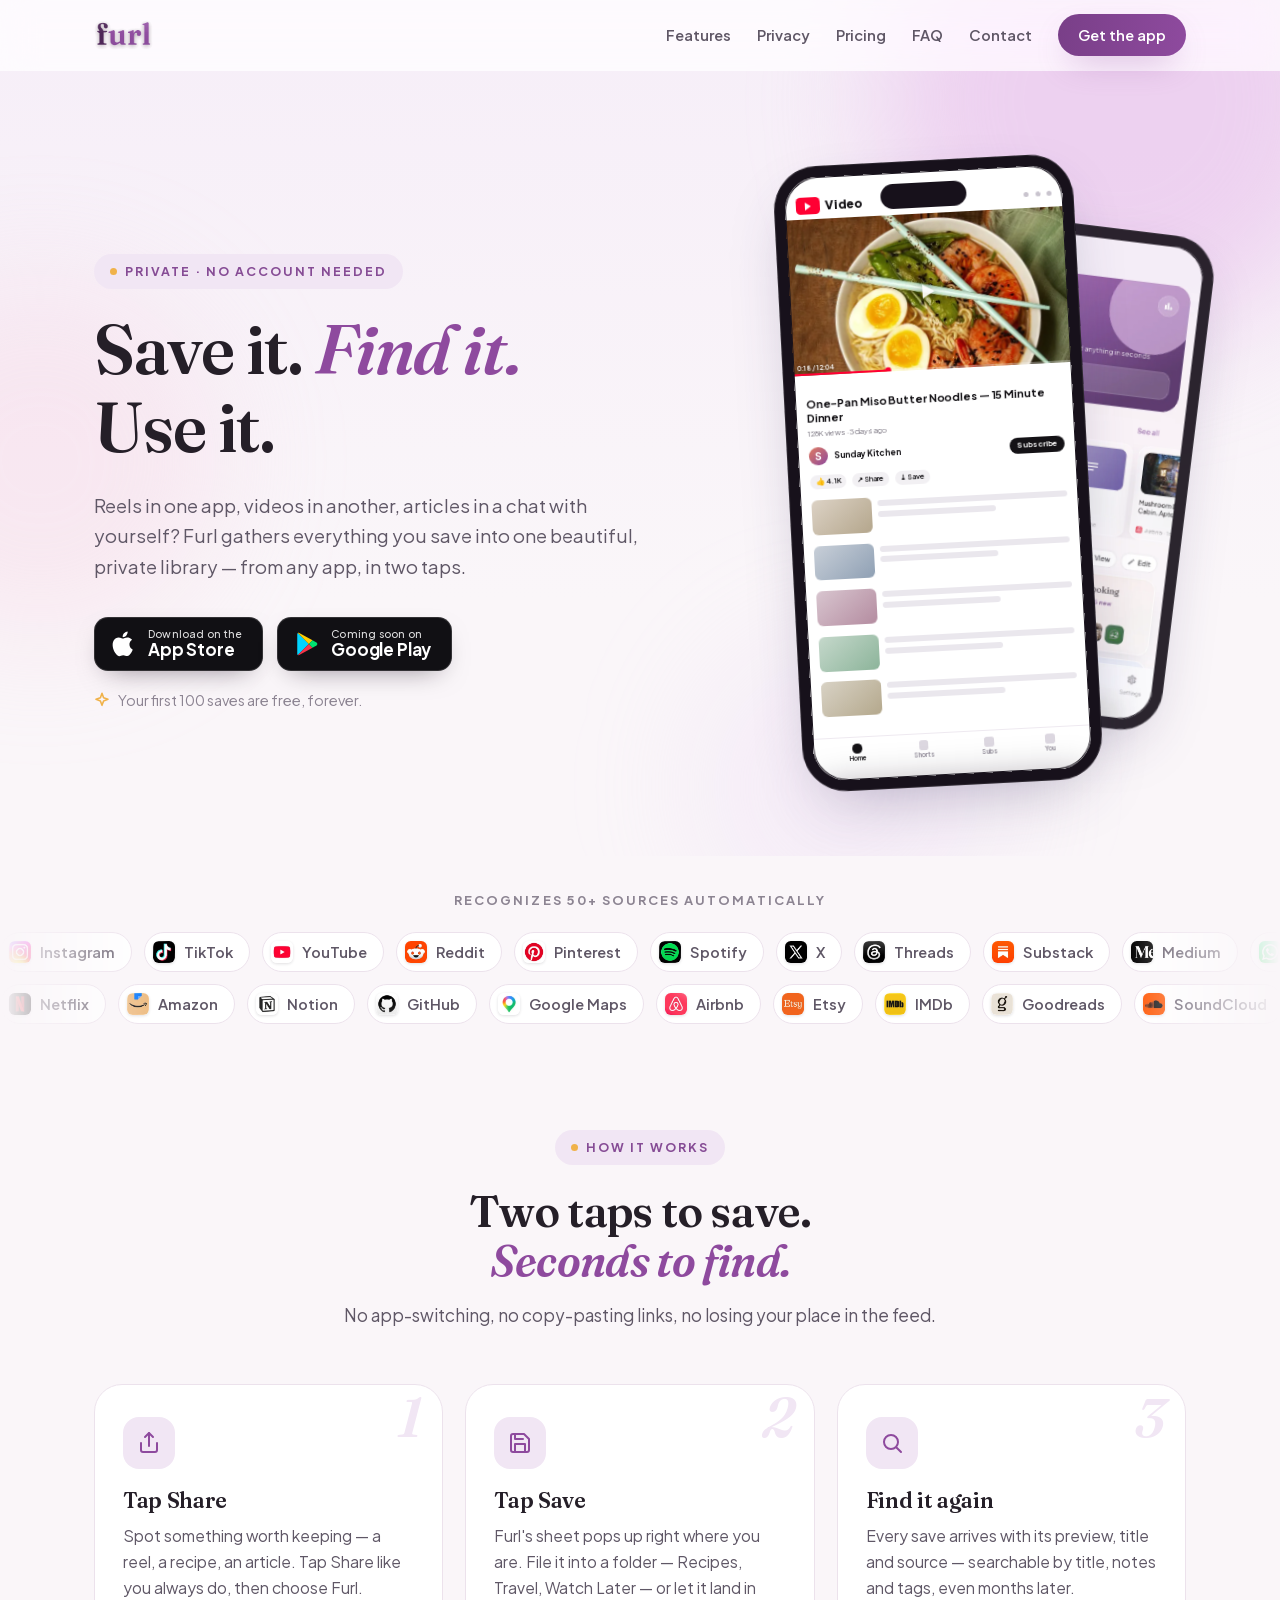
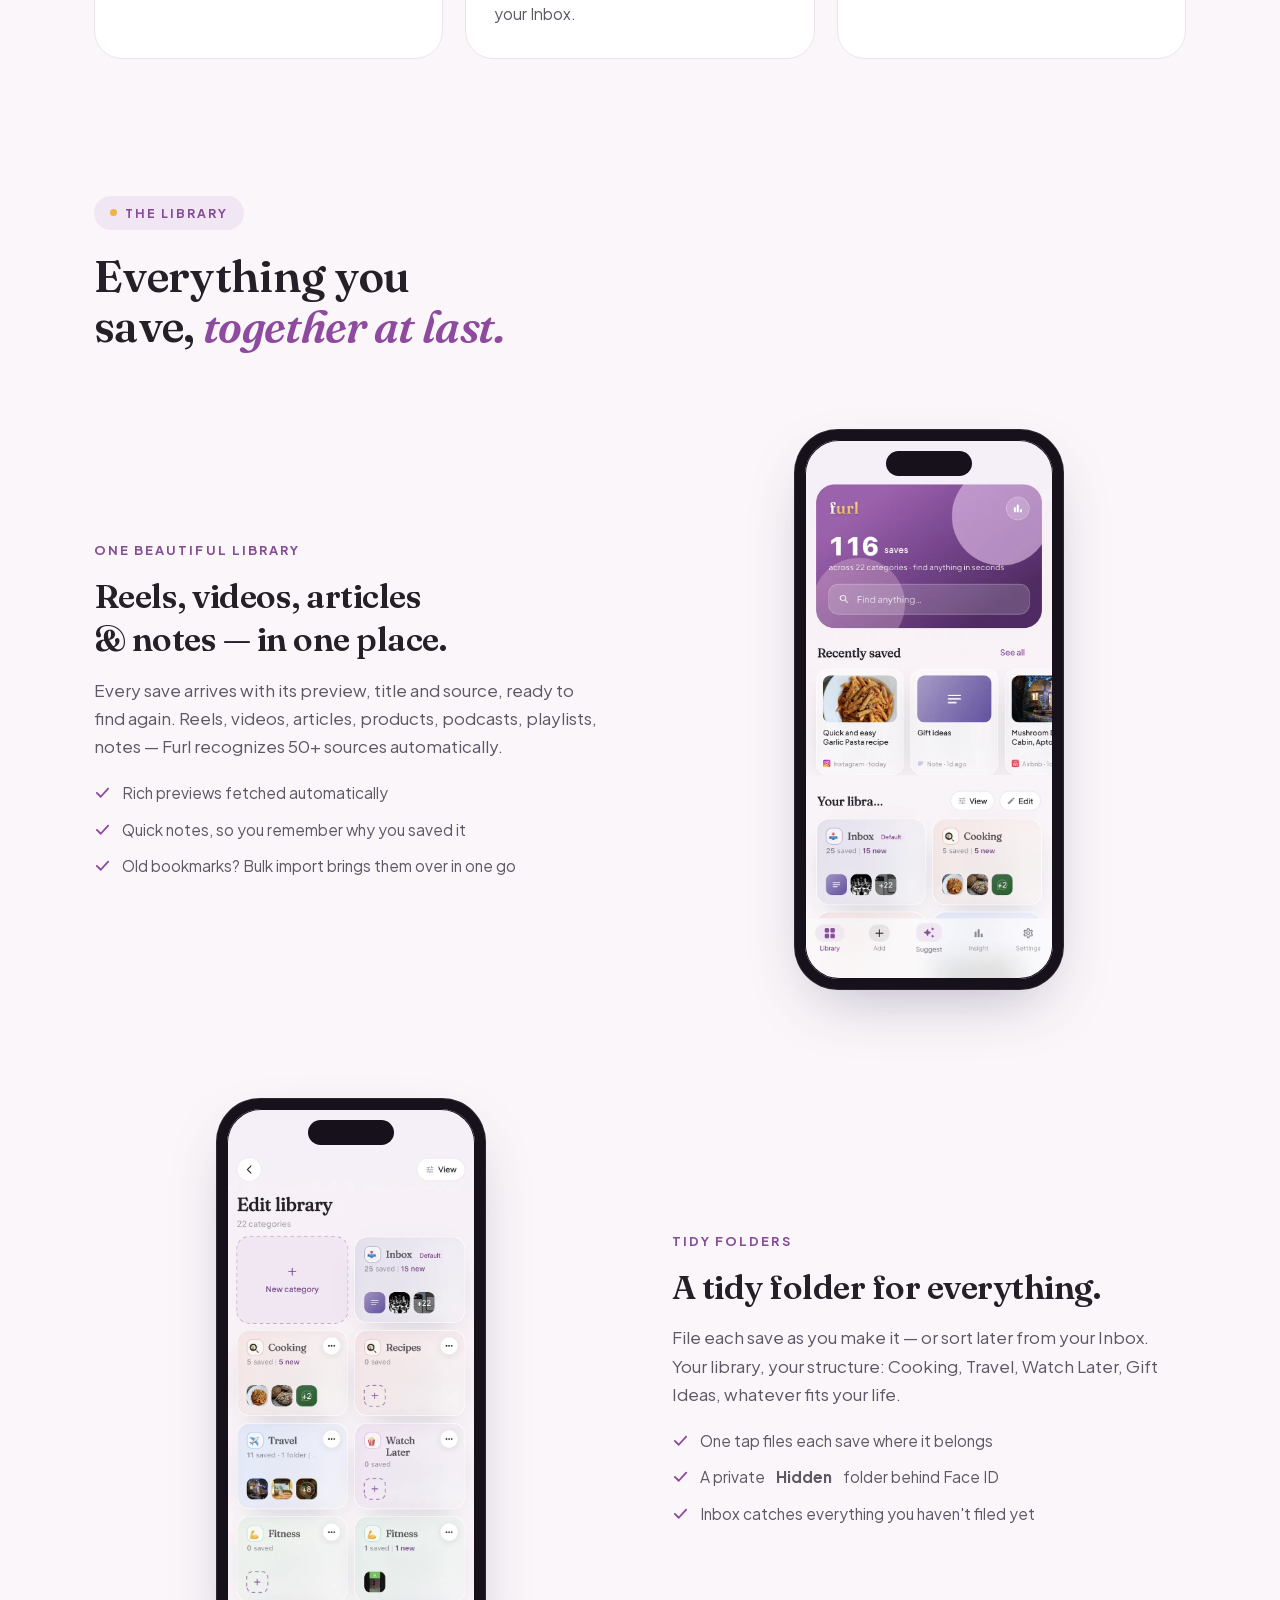
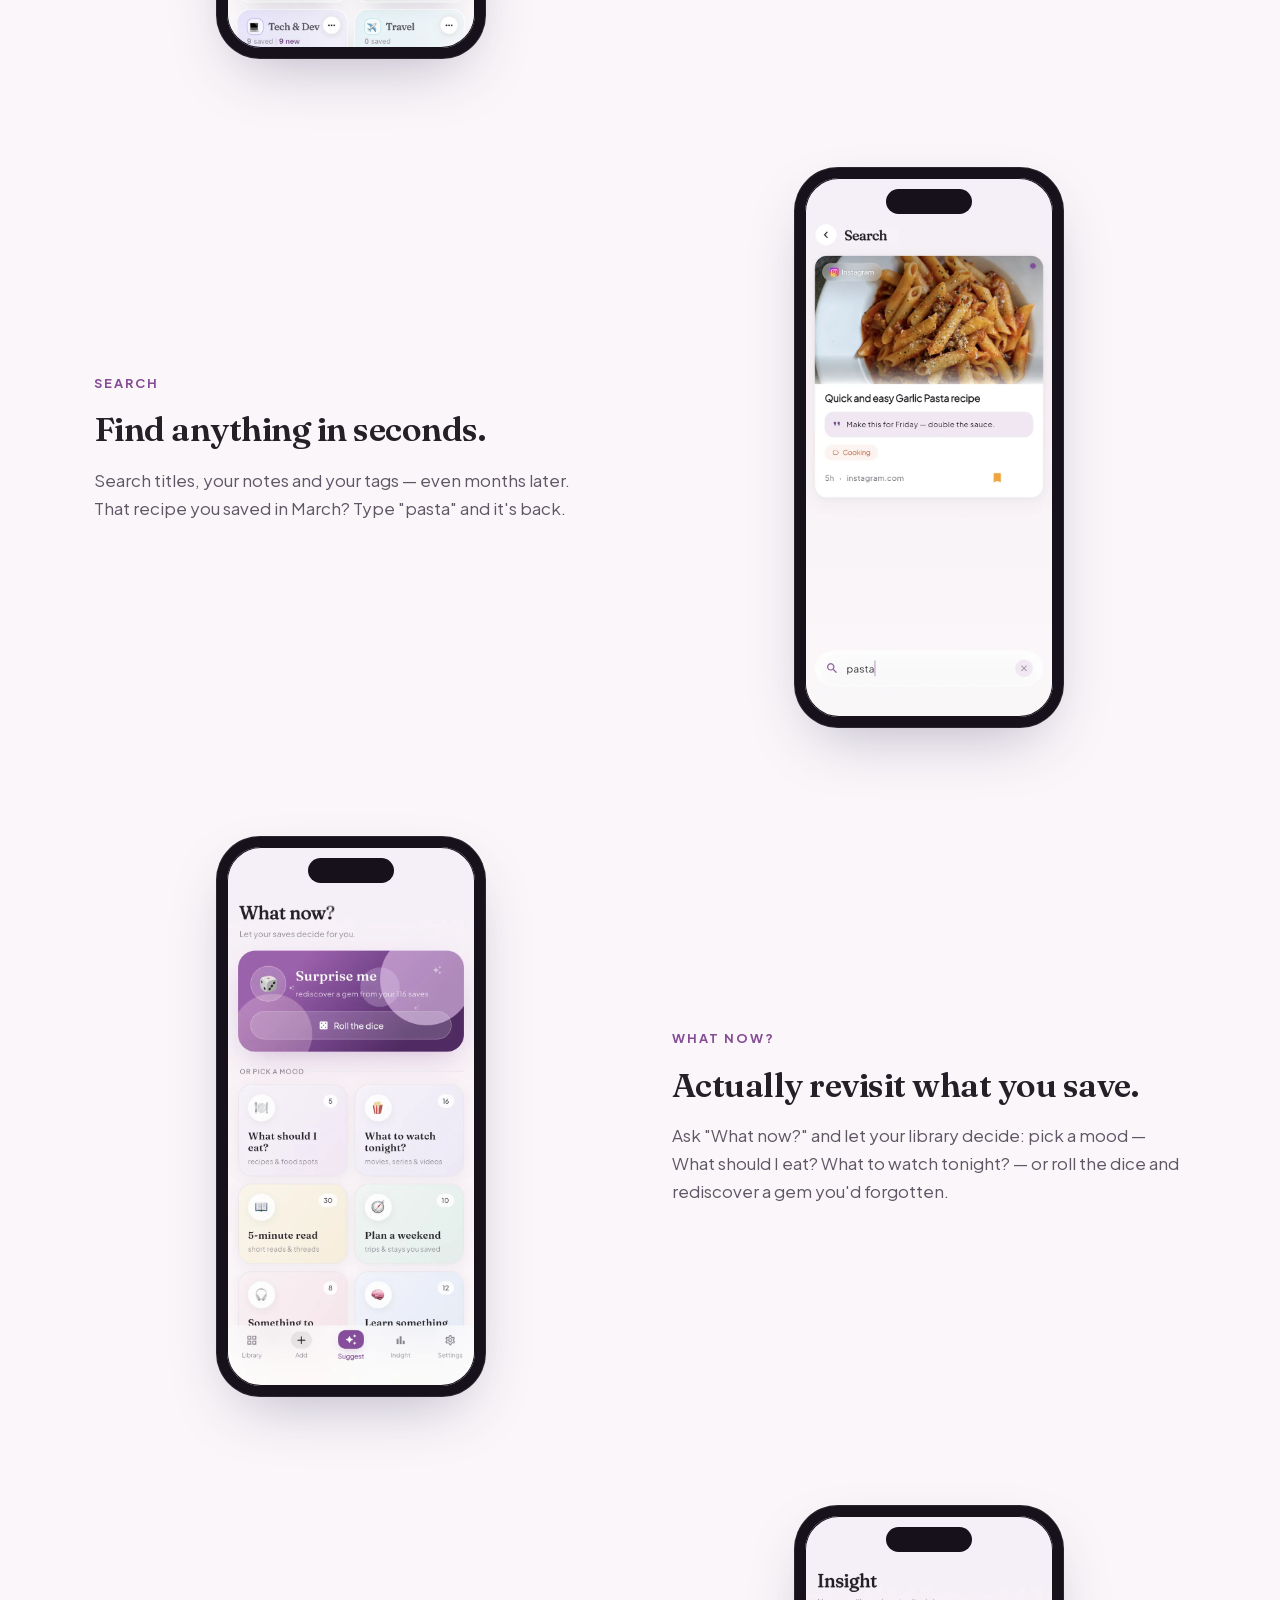
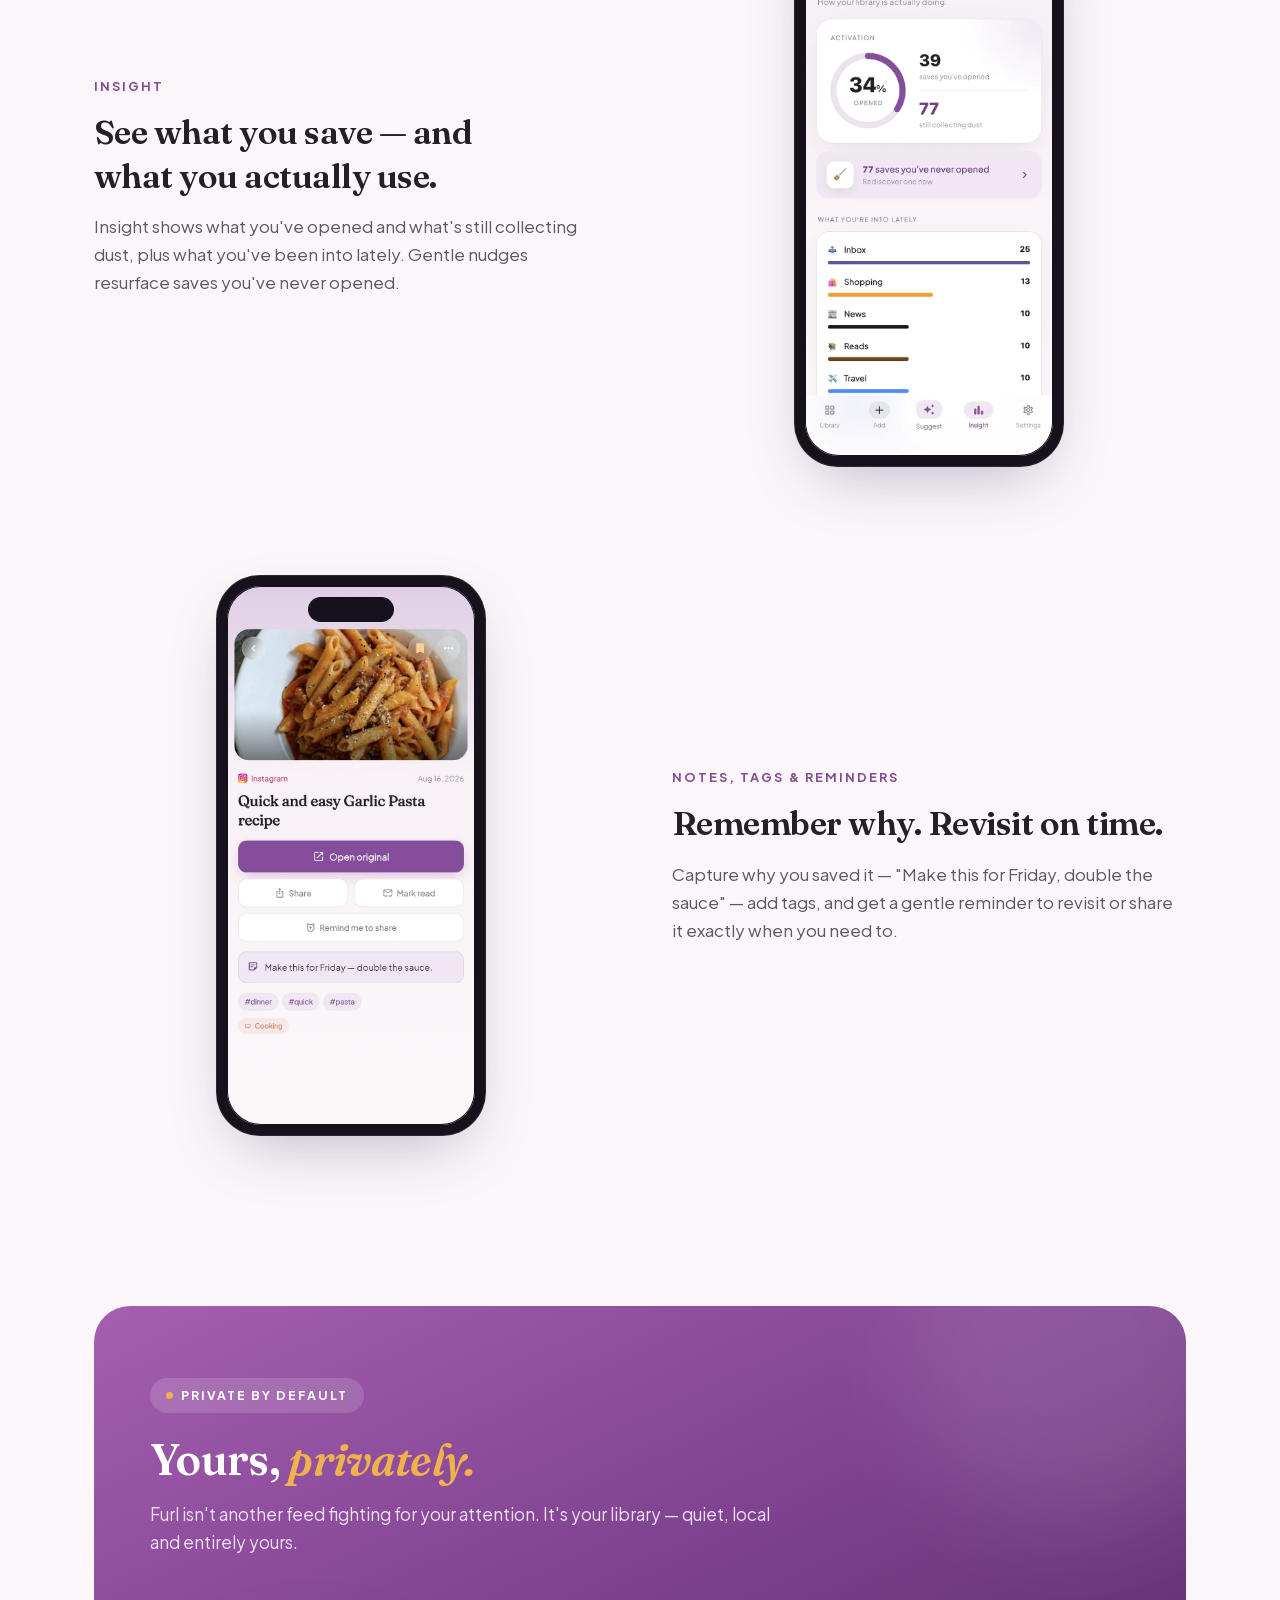
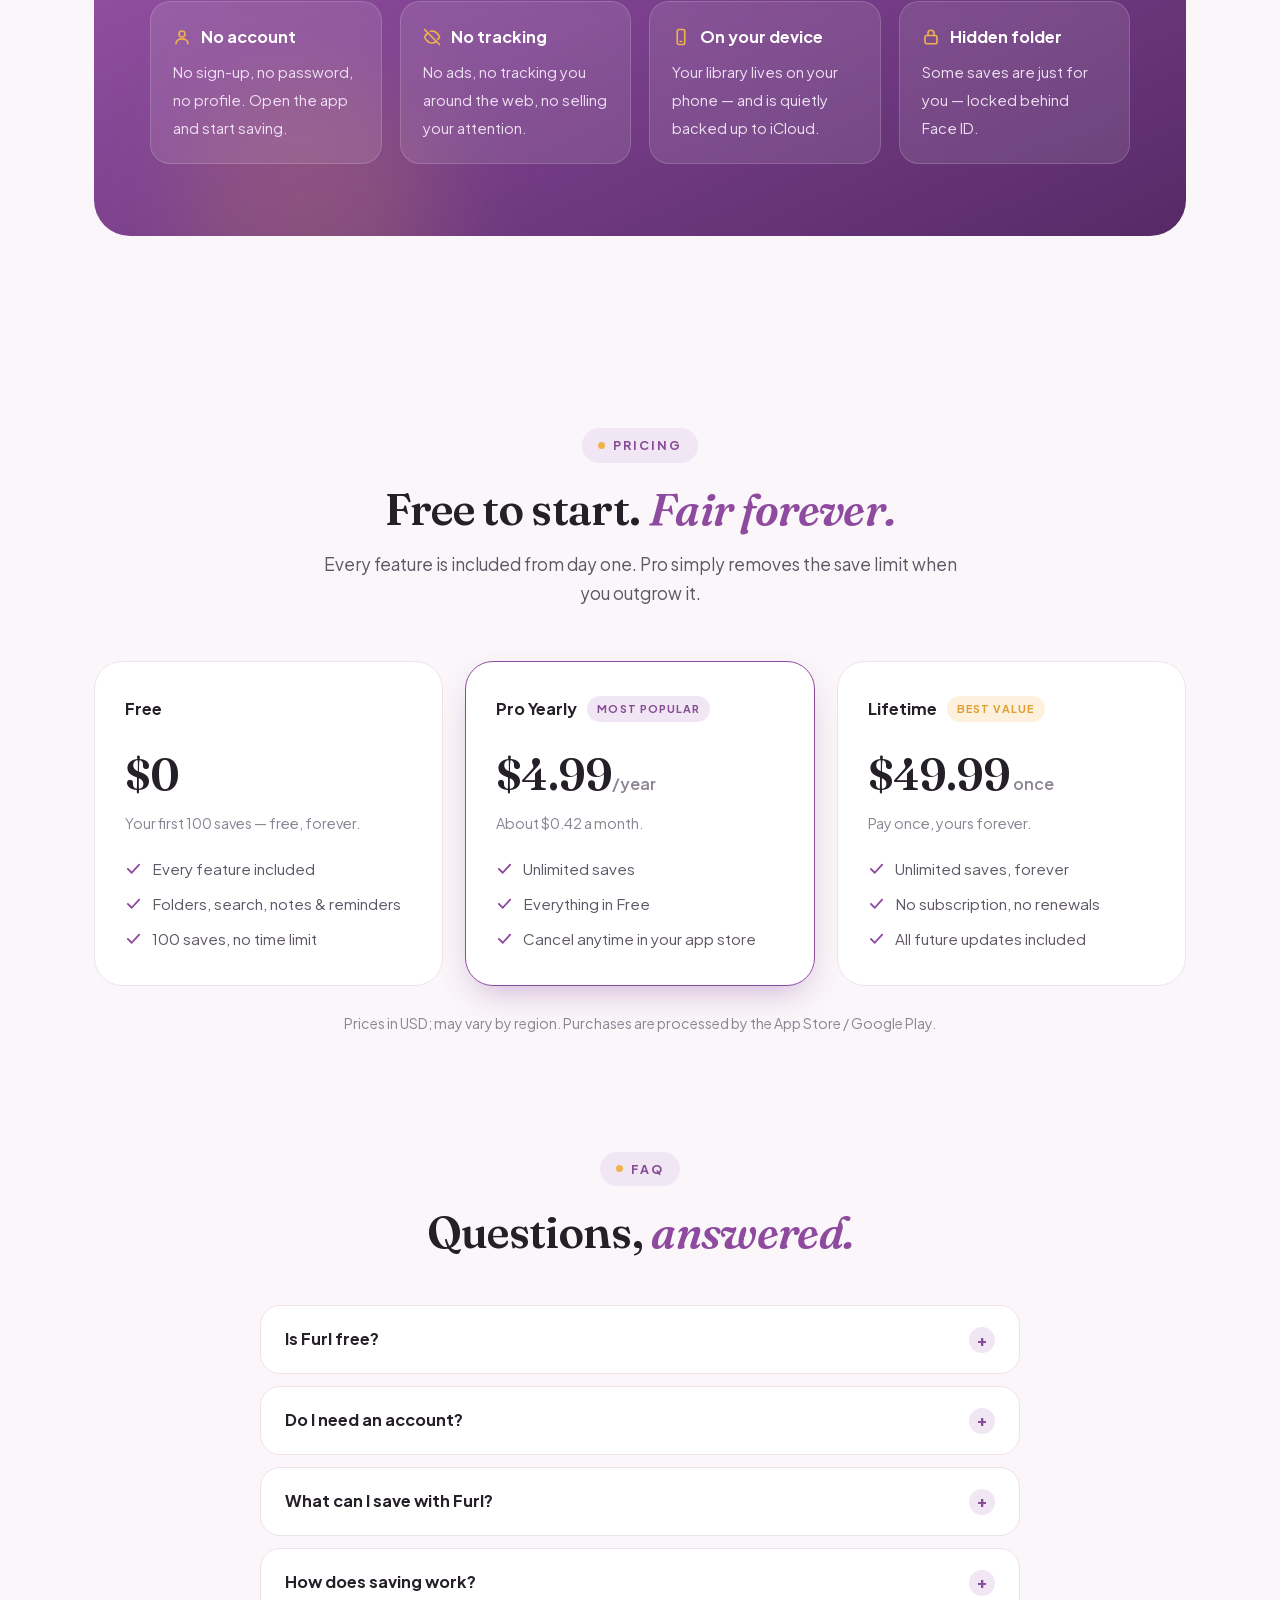
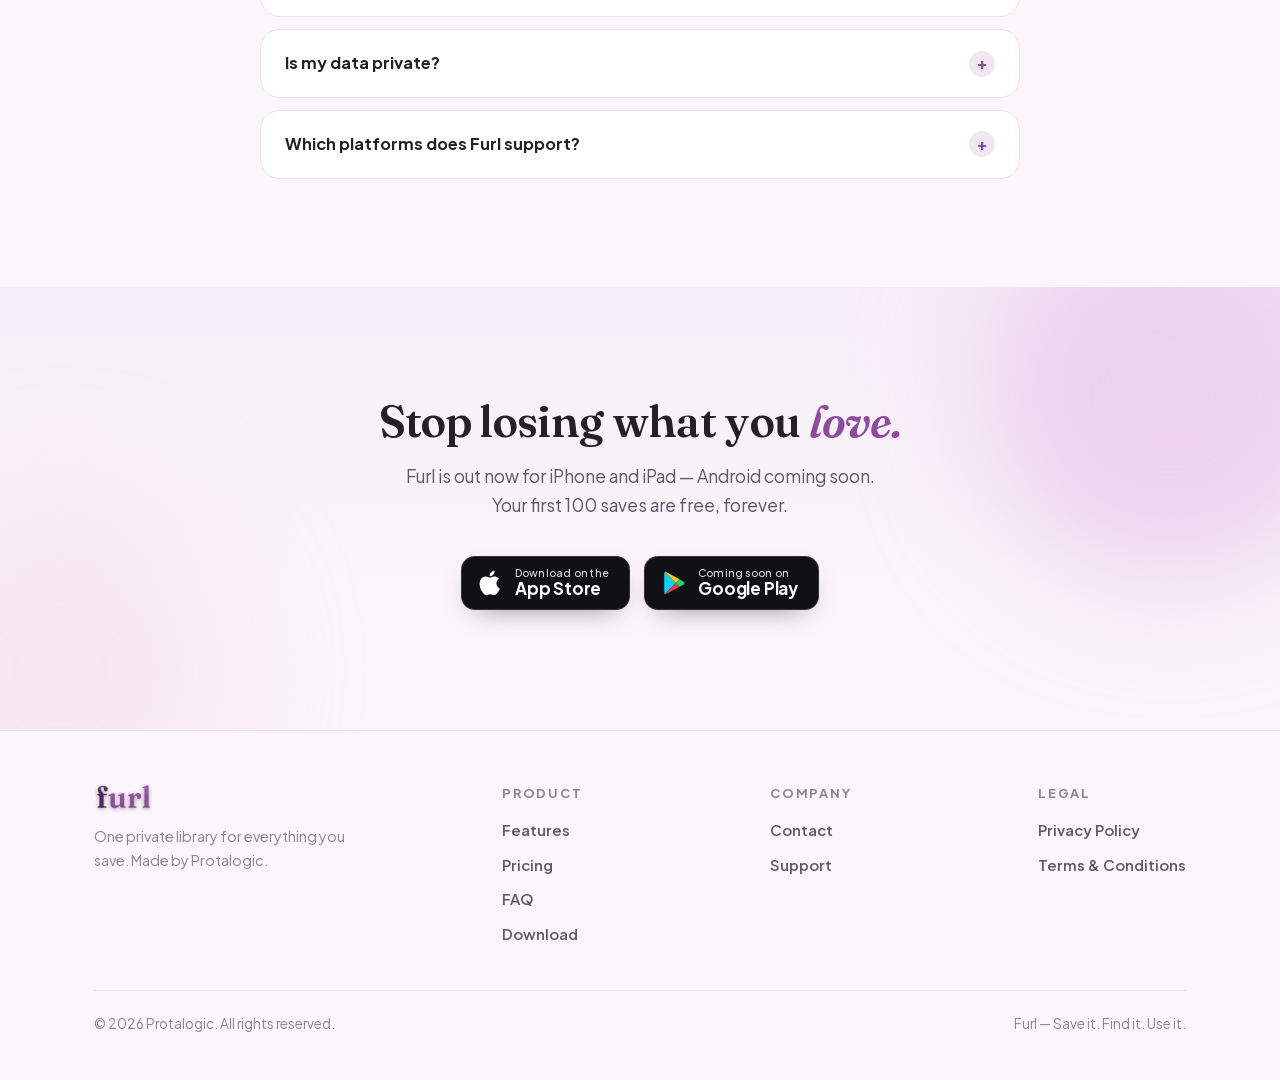
==== commit 88a5dd07: "update url for website and appstore" ====
--- a/index.html
+++ b/index.html
@@ -5,7 +5,7 @@
 <meta name="viewport" content="width=device-width, initial-scale=1">
 <title>Furl — Save it. Find it. Use it. | One private library for everything you save</title>
 <meta name="description" content="Furl saves reels, videos, articles & recipes from any app in two taps — no account needed. One beautiful, private library on your phone. Your first 100 saves are free, forever.">
-<link rel="canonical" href="https://getfurl.web.app/">
+<link rel="canonical" href="https://www.thefurlapp.com/">
 <meta name="theme-color" content="#7E4290">
 <meta name="apple-mobile-web-app-title" content="Furl">
 <meta name="application-name" content="Furl">
@@ -15,8 +15,8 @@
 <meta property="og:site_name" content="Furl">
 <meta property="og:title" content="Furl — Save it. Find it. Use it.">
 <meta property="og:description" content="Save reels, videos, articles & recipes from any app in two taps — no account needed. One private library on your phone. First 100 saves free, forever.">
-<meta property="og:url" content="https://getfurl.web.app/">
-<meta property="og:image" content="https://getfurl.web.app/assets/img/og-image.jpg">
+<meta property="og:url" content="https://www.thefurlapp.com/">
+<meta property="og:image" content="https://www.thefurlapp.com/assets/img/og-image.jpg">
 <meta property="og:image:width" content="1200">
 <meta property="og:image:height" content="630">
 <meta property="og:image:alt" content="Furl — one private library for everything you save">
@@ -25,7 +25,7 @@
 <meta name="twitter:card" content="summary_large_image">
 <meta name="twitter:title" content="Furl — Save it. Find it. Use it.">
 <meta name="twitter:description" content="Save reels, videos, articles & recipes from any app in two taps — no account, no feed, no tracking. First 100 saves free, forever.">
-<meta name="twitter:image" content="https://getfurl.web.app/assets/img/og-image.jpg">
+<meta name="twitter:image" content="https://www.thefurlapp.com/assets/img/og-image.jpg">
 
 <link rel="icon" href="/favicon.ico" sizes="48x48">
 <link rel="icon" href="/favicon-32.png" type="image/png" sizes="32x32">
@@ -43,29 +43,30 @@
   "@graph": [
     {
       "@type": "Organization",
-      "@id": "https://getfurl.web.app/#org",
+      "@id": "https://www.thefurlapp.com/#org",
       "name": "Protalogic",
-      "url": "https://getfurl.web.app/",
-      "logo": "https://getfurl.web.app/assets/img/icon-512.png",
+      "url": "https://www.thefurlapp.com/",
+      "logo": "https://www.thefurlapp.com/assets/img/icon-512.png",
       "email": "protalogic@gmail.com"
     },
     {
       "@type": "WebSite",
-      "@id": "https://getfurl.web.app/#website",
-      "url": "https://getfurl.web.app/",
+      "@id": "https://www.thefurlapp.com/#website",
+      "url": "https://www.thefurlapp.com/",
       "name": "Furl",
-      "publisher": { "@id": "https://getfurl.web.app/#org" }
+      "publisher": { "@id": "https://www.thefurlapp.com/#org" }
     },
     {
       "@type": "MobileApplication",
-      "@id": "https://getfurl.web.app/#app",
+      "@id": "https://www.thefurlapp.com/#app",
       "name": "Furl",
       "alternateName": "Furl — Save it. Find it. Use it.",
       "description": "Furl saves reels, videos, articles and recipes from any app into one beautiful, private library on your phone. No account, no feed, no tracking. First 100 saves free, forever.",
       "operatingSystem": "iOS, Android",
       "applicationCategory": "ProductivityApplication",
-      "image": "https://getfurl.web.app/assets/img/og-image.jpg",
-      "author": { "@id": "https://getfurl.web.app/#org" },
+      "installUrl": "https://apps.apple.com/app/id6785164462",
+      "image": "https://www.thefurlapp.com/assets/img/og-image.jpg",
+      "author": { "@id": "https://www.thefurlapp.com/#org" },
       "offers": {
         "@type": "Offer",
         "price": "0",
@@ -75,7 +76,7 @@
     },
     {
       "@type": "FAQPage",
-      "@id": "https://getfurl.web.app/#faq",
+      "@id": "https://www.thefurlapp.com/#faq",
       "mainEntity": [
         {
           "@type": "Question",
@@ -105,7 +106,7 @@
         {
           "@type": "Question",
           "name": "Which platforms does Furl support?",
-          "acceptedAnswer": { "@type": "Answer", "text": "Furl is built for iPhone, iPad and Android phones and tablets. It is launching soon on the App Store and Google Play." }
+          "acceptedAnswer": { "@type": "Answer", "text": "Furl is available now for iPhone and iPad on the App Store. The Android version is coming soon to Google Play." }
         }
       ]
     }
@@ -146,9 +147,9 @@
       <h1 class="rv rv-d1">Save it. <span class="serif-i accent-word">Find it.</span><br>Use it.</h1>
       <p class="hero-sub rv rv-d2">Reels in one app, videos in another, articles in a chat with yourself? Furl gathers everything you save into one beautiful, private library — from any app, in two taps.</p>
       <div class="store-badges rv rv-d3" id="download">
-        <a class="badge" href="https://apps.apple.com/" target="_blank" rel="noopener" aria-label="Download on the App Store (coming soon)">
+        <a class="badge" href="https://apps.apple.com/app/id6785164462" target="_blank" rel="noopener" aria-label="Download Furl on the App Store">
           <svg viewBox="0 0 24 24" fill="currentColor" aria-hidden="true"><path d="M17.05 12.54c-.03-2.89 2.36-4.28 2.47-4.35-1.35-1.97-3.44-2.24-4.18-2.27-1.78-.18-3.47 1.05-4.37 1.05-.9 0-2.29-1.02-3.77-1-1.94.03-3.72 1.13-4.72 2.86-2.01 3.49-.51 8.66 1.45 11.49.96 1.39 2.1 2.94 3.6 2.89 1.44-.06 1.99-.93 3.73-.93s2.23.93 3.76.9c1.55-.03 2.53-1.41 3.48-2.8 1.09-1.61 1.54-3.17 1.57-3.25-.03-.02-3-1.15-3.02-4.59zM14.17 4.04c.79-.96 1.33-2.29 1.18-3.62-1.14.05-2.53.76-3.35 1.72-.73.85-1.38 2.21-1.21 3.51 1.28.1 2.58-.65 3.38-1.61z"/></svg>
-          <span class="b-txt"><span class="b-top">Coming soon on the</span><span class="b-bot">App Store</span></span>
+          <span class="b-txt"><span class="b-top">Download on the</span><span class="b-bot">App Store</span></span>
         </a>
         <a class="badge" href="https://play.google.com/store/apps" target="_blank" rel="noopener" aria-label="Get it on Google Play (coming soon)">
           <svg viewBox="0 0 24 24" aria-hidden="true"><path fill="#01D3FE" d="M3.6 1.8 13.7 12 3.6 22.2c-.36-.2-.6-.59-.6-1.08V2.88c0-.49.24-.88.6-1.08z"/><path fill="#FFCE00" d="m17.1 8.6 -3.4 3.4 -10.1-10.2c.16-.09.35-.14.55-.14.22 0 .45.06.67.19l12.28 6.75z"/><path fill="#F63449" d="M17.1 15.4 4.82 22.15c-.22.13-.45.19-.67.19-.2 0-.39-.05-.55-.14l10.1-10.2 3.4 3.4z"/><path fill="#00E370" d="m20.75 13.39 -3.65 2.01-3.4-3.4 3.4-3.4 3.65 2.01c1.03.57 1.03 2.21 0 2.78z"/></svg>
@@ -585,7 +586,7 @@
       </details>
       <details>
         <summary>Which platforms does Furl support? <span class="plus">+</span></summary>
-        <p class="a">Furl is built for iPhone, iPad and Android phones and tablets. It's launching soon on the App Store and Google Play — the buttons above will point to the listing the moment it's live.</p>
+        <p class="a">Furl is available now for iPhone and iPad on the <a href="https://apps.apple.com/app/id6785164462">App Store</a>. The Android version is coming soon to Google Play.</p>
       </details>
     </div>
   </div>
@@ -599,11 +600,11 @@
   </div>
   <div class="wrap">
     <h2 class="rv">Stop losing what you <span class="serif-i accent-word">love.</span></h2>
-    <p class="rv rv-d1">Furl is launching soon on iPhone and Android.<br>Your first 100 saves are free, forever.</p>
+    <p class="rv rv-d1">Furl is out now for iPhone and iPad — Android coming soon.<br>Your first 100 saves are free, forever.</p>
     <div class="store-badges rv rv-d2">
-      <a class="badge" href="https://apps.apple.com/" target="_blank" rel="noopener" aria-label="Download on the App Store (coming soon)">
+      <a class="badge" href="https://apps.apple.com/app/id6785164462" target="_blank" rel="noopener" aria-label="Download Furl on the App Store">
         <svg viewBox="0 0 24 24" fill="currentColor" aria-hidden="true"><path d="M17.05 12.54c-.03-2.89 2.36-4.28 2.47-4.35-1.35-1.97-3.44-2.24-4.18-2.27-1.78-.18-3.47 1.05-4.37 1.05-.9 0-2.29-1.02-3.77-1-1.94.03-3.72 1.13-4.72 2.86-2.01 3.49-.51 8.66 1.45 11.49.96 1.39 2.1 2.94 3.6 2.89 1.44-.06 1.99-.93 3.73-.93s2.23.93 3.76.9c1.55-.03 2.53-1.41 3.48-2.8 1.09-1.61 1.54-3.17 1.57-3.25-.03-.02-3-1.15-3.02-4.59zM14.17 4.04c.79-.96 1.33-2.29 1.18-3.62-1.14.05-2.53.76-3.35 1.72-.73.85-1.38 2.21-1.21 3.51 1.28.1 2.58-.65 3.38-1.61z"/></svg>
-        <span class="b-txt"><span class="b-top">Coming soon on the</span><span class="b-bot">App Store</span></span>
+        <span class="b-txt"><span class="b-top">Download on the</span><span class="b-bot">App Store</span></span>
       </a>
       <a class="badge" href="https://play.google.com/store/apps" target="_blank" rel="noopener" aria-label="Get it on Google Play (coming soon)">
         <svg viewBox="0 0 24 24" aria-hidden="true"><path fill="#01D3FE" d="M3.6 1.8 13.7 12 3.6 22.2c-.36-.2-.6-.59-.6-1.08V2.88c0-.49.24-.88.6-1.08z"/><path fill="#FFCE00" d="m17.1 8.6 -3.4 3.4 -10.1-10.2c.16-.09.35-.14.55-.14.22 0 .45.06.67.19l12.28 6.75z"/><path fill="#F63449" d="M17.1 15.4 4.82 22.15c-.22.13-.45.19-.67.19-.2 0-.39-.05-.55-.14l10.1-10.2 3.4 3.4z"/><path fill="#00E370" d="m20.75 13.39 -3.65 2.01-3.4-3.4 3.4-3.4 3.65 2.01c1.03.57 1.03 2.21 0 2.78z"/></svg>
